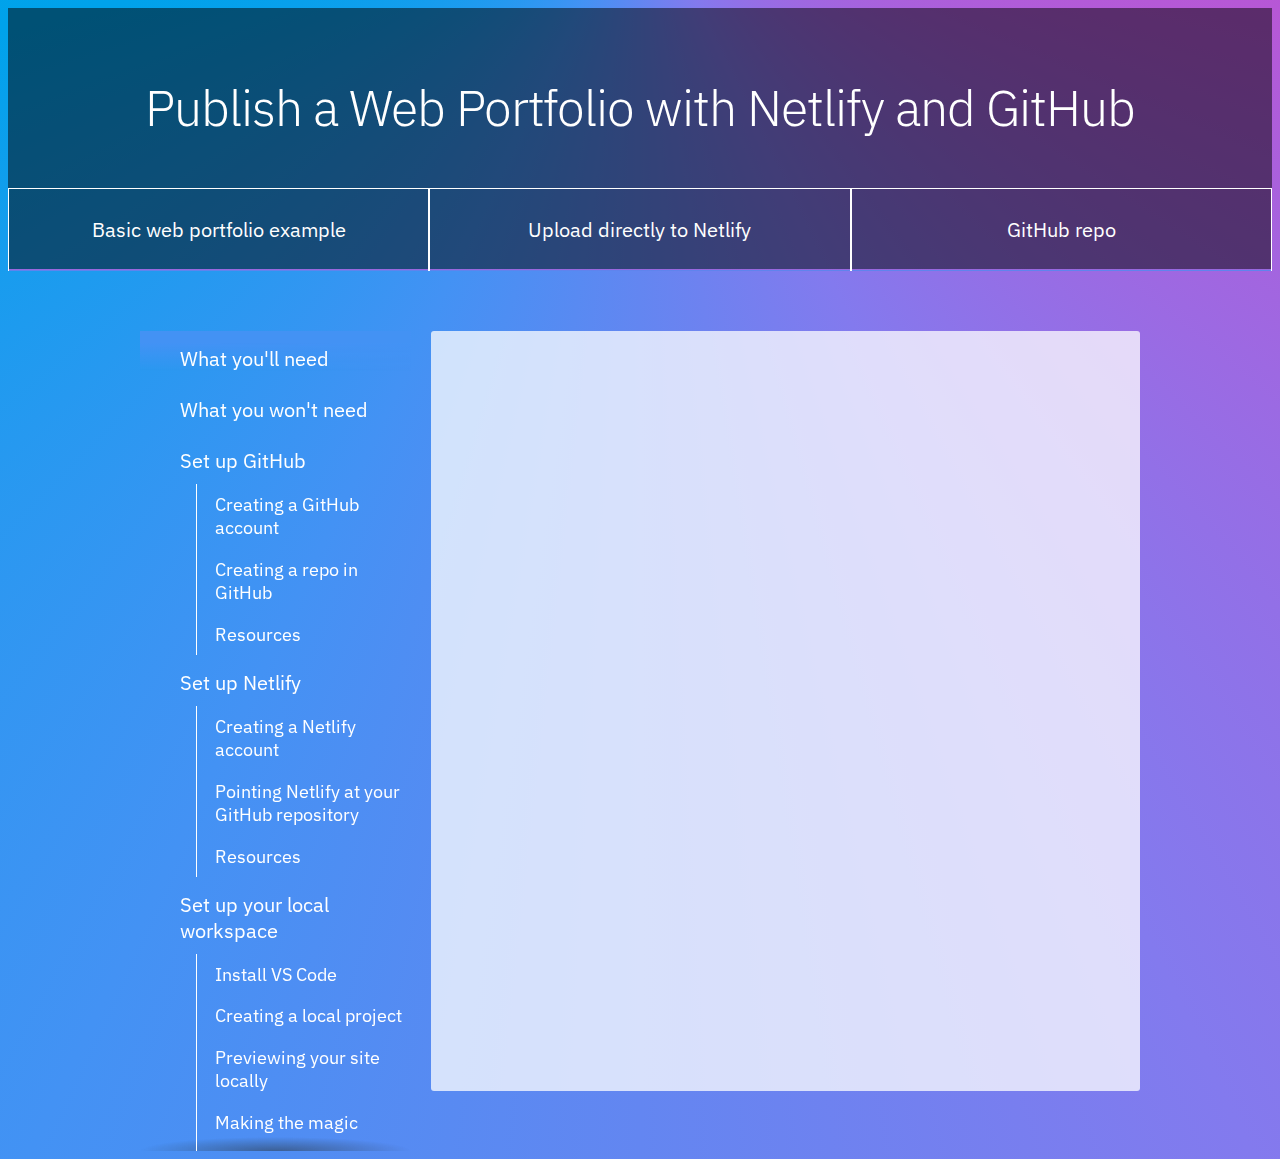
==== pages/netlify-and-github.html @ b7635936 "Add new page, restructure header" ====
<!DOCTYPE html>
<html lang="en">

<head>
    <meta charset="UTF-8" />
    <title>Netlify and Github Portfolio</title>
    <link rel="stylesheet" href="../css/normalize.css" />
    <link rel="stylesheet" href="../css/main.css" />
    <!-- GOOGLE FONTS -->
    <link rel="preconnect" href="https://fonts.gstatic.com" />
    <link href="https://fonts.googleapis.com/css2?family=IBM+Plex+Sans&display=swap" rel="stylesheet" />
    <link href="https://fonts.googleapis.com/css2?family=IBM+Plex+Mono&display=swap" rel="stylesheet" />
</head>

<body>
    <header>
        <h1>
            Publish a Web Portfolio with Netlify and GitHub
        </h1>

        <div class="header-navigation">
            <a class="header-navigation-item" href="https://wtd-basic-portfolio.netlify.app/">Basic web portfolio
                example</a>
            <a class="header-navigation-item" href="../index.html">Upload directly to Netlify</a>
            <a class="header-navigation-item" href="https://github.com/bobby-pancakes/docs-basic-portfolio">GitHub
                repo</a>
        </div>
    </header>

    <div class="wrapper">
        <aside id="toc" class="toc scroll-shadows">
            <ul class="toc-list">
                <li>
                    <a href="#what-you-need">What you'll need</a>
                </li>
                <li>
                    <a href="#what-you-wont-need">What you won't need</a>
                </li>
                <li>
                    <a href="#set-up-github">Set up GitHub</a>
                    <ul>
                        <li data-level="2">
                            <a href="#creating-a-github-account">Creating a GitHub account</a>
                        </li>
                        <li data-level="2">
                            <a href="#creating-a-repo-in-github">Creating a repo in GitHub</a>
                        </li>
                        <li data-level="2"><a href="#resources">Resources</a></li>
                    </ul>
                </li>
                <li>
                    <a href="#set-up-netlify">Set up Netlify</a>
                    <ul>
                        <li data-level="2">
                            <a href="#creating-a-netlify-account">Creating a Netlify account</a>
                        </li>
                        <li data-level="2">
                            <a href="#pointing-netlify-at-your-github-repository">Pointing Netlify at your GitHub
                                repository</a>
                        </li>
                        <li data-level="2"><a href="#resources-1">Resources</a></li>
                    </ul>
                </li>
                <li>
                    <a href="#set-up-your-local-workspace">Set up your local workspace</a>
                    <ul>
                        <li data-level="2">
                            <a href="#install-vs-code">Install VS Code</a>
                        </li>
                        <li data-level="2">
                            <a href="#creating-a-local-project">Creating a local project</a>
                        </li>
                        <li data-level="2">
                            <a href="#previewing-your-site-locally">Previewing your site locally</a>
                        </li>
                        <li data-level="2">
                            <a href="#making-the-magic">Making the magic</a>
                        </li>
                        <li data-level="2">
                            <a href="#vs-code-extensions">VS Code extensions</a>
                            <ul>
                                <li data-level="3"><a href="#utilities">Utilities</a></li>
                                <li data-level="3"><a href="#themes">Themes</a></li>
                            </ul>
                        </li>
                        <li data-level="2">
                            <a href="#resources-2">Resources</a>
                            <ul>
                                <li data-level="3"><a href="#html-links">HTML links</a></li>
                                <li data-level="3"><a href="#css-links">CSS links</a></li>
                            </ul>
                        </li>
                    </ul>
                </li>
                <li>
                    <a href="#add-your-html-and-css-to-your-github-repo">Add your HTML and CSS to your GitHub repo</a>
                    <ul>
                        <li data-level="2">
                            <a href="#uploading-your-files-to-github">Uploading your files to GitHub</a>
                        </li>
                        <li data-level="2"><a href="#resources-3">Resources</a></li>
                    </ul>
                </li>
                <li>
                    <a href="#review-your-live-website-and-make-changes-as-necessary">Review your live website and make
                        changes as
                        necessary</a>
                    <ul>
                        <li data-level="2">
                            <a href="#checking-your-site-publishing-status">Checking your site's publishing status</a>
                        </li>
                    </ul>
                </li>
                <li>
                    <a href="#portfolio-examples">Portfolio examples</a>
                </li>
            </ul>
        </aside>

        <main class="content">

        </main>

    </div>
</body>

</html>
---- css/main.css ----
/* NOTE
html is set to 62.5% so that all REM measurements are based on 10px sizing. Example: 1.5rem = 15px */

html {
  scroll-behavior: smooth;
  font-size: 62.5%;
}

body {
  font-size: 2rem;
  line-height: 1.6;
  font-weight: 400;
  font-family: "IBM Plex Sans", "HelveticaNeue", "Helvetica Neue", Helvetica,
    Arial, sans-serif;
  color: #222;
  background: conic-gradient(from 0deg at 50% -10%,
      #db1eae,
      #d235bb,
      #b559d7,
      #837aee,
      #4392f4,
      #00a2eb,
      #03abe0,
      #1eaedb);
  box-sizing: border-box;
}

code,
kbd,
pre,
samp {
  font-family: "IBM Plex mono", monospace;
}

::selection {
  color: #ffffff;
  background: #837aee;
  /* WebKit/Blink Browsers */
}

::-moz-selection {
  color: #ffffff;
  background: #837aee;
  /* Gecko Browsers */
}

/* Typography
–––––––––––––––––––––––––––––––––––––––––––––––––– */
h1,
h2,
h3,
h4,
h5,
h6 {
  margin-bottom: 2rem;
  font-weight: 300;
}

h1 {
  margin-top: 0;
  font-size: 4rem;
  line-height: 1.2;
  letter-spacing: -0.1rem;
}

h2 {
  margin-top: 8rem;
  font-size: 3.6rem;
  line-height: 1.25;
  letter-spacing: -0.1rem;
}

h3 {
  margin-top: 6rem;
  font-size: 3rem;
  line-height: 1.3;
  letter-spacing: -0.1rem;
}

h4 {
  font-size: 2.4rem;
  line-height: 1.35;
  letter-spacing: -0.08rem;
}

h5 {
  font-size: 1.8rem;
  line-height: 1.5;
  letter-spacing: -0.05rem;
}

h6 {
  font-size: 1.5rem;
  line-height: 1.6;
  letter-spacing: 0;
}

/* Larger than phablet */
@media (min-width: 550px) {
  h1 {
    font-size: 5rem;
  }

  h2 {
    font-size: 4.2rem;
  }

  h3 {
    font-size: 3.6rem;
  }

  h4 {
    font-size: 3rem;
  }

  h5 {
    font-size: 2.4rem;
  }

  h6 {
    font-size: 1.5rem;
  }
}

p {
  margin-top: 0;
}

p.first-paragraph {
  font-size: 115%;
}

/* Links
–––––––––––––––––––––––––––––––––––––––––––––––––– */
a {
  display: inline-block;
  background: linear-gradient(to bottom, #0fa0ce 0%, #0fa0ce 100%);
  background-position: 0 100%;
  background-repeat: repeat-x;
  background-size: 4px 4px;
  color: #333333;
  text-decoration: none;
  border-radius: 3px;
  transition: background-size 0.4s, color 0.6s, box-shadow 0.4s, padding 0.4s,
    margin 0.4s;
}

a:hover {
  color: #ffffff;
  background-size: 4px 50px;
  box-shadow: 0 8px 6px -6px black;
  padding: 0 0.25em;
  margin: 0 -0.25em;
}

/* Lists
–––––––––––––––––––––––––––––––––––––––––––––––––– */
ol {
  font-weight: bold;
}

ol,
ul {
  list-style-position: outside;
  padding-left: 1em;
  margin-top: 0;
}

ul ul,
ul ol,
ol ol,
ol ul {
  margin: 1.5rem 0 1.5rem 3rem;
  font-size: 90%;
}

ol li p,
ul li p,
li pre {
  font-weight: normal;
}

li {
  margin-bottom: 1rem;
}

li p {
  display: inline;
}

li img {
  display: block;
  margin-top: 1rem;
  margin-bottom: 3rem;
  box-shadow: 0 20px 25px -5px rgba(0, 0, 0, 0.1),
    0 10px 10px -5px rgba(0, 0, 0, 0.04);
}

/* Code
–––––––––––––––––––––––––––––––––––––––––––––––––– */
code {
  padding: 0.2rem 0.5rem;
  margin: 0 0.2rem;
  font-size: 90%;
  white-space: nowrap;
  background: #f1f1f1;
  border: 1px solid #e1e1e1;
  border-radius: 4px;
}

pre>code {
  display: block;
  padding: 1rem 1.5rem;
  white-space: pre-wrap;
}

/* Layout
–––––––––––––––––––––––––––––––––––––––––––––––––– */
.wrapper {
  position: relative;
  display: flex;
  width: 100%;
  max-width: 1000px;
  margin: 0 auto;
  margin-top: 3em;
  z-index: 1;
}

/* Header
–––––––––––––––––––––––––––––––––––––––––––––––––– */
body>header {
  text-align: center;
  padding-top: 1em;
  background: rgba(0, 0, 0, 0.5);
}

body>header a,
body>header h1 {
  color: #ffffff;
}

body>header h1 {
  margin: 1em 0;
}

header .header-navigation {
  display: flex;
  justify-content: space-around;
  margin-top: 2em;
}

header .header-navigation-item {
  flex: 1;
  padding: 1.25em 0;
  height: 100%;
  border: solid 1px;
  border-color: #ffffff;
  border-bottom: solid 0px;
  border-radius: 0;
}

header a {
  background: linear-gradient(to bottom, #b559d7 0%, #4392f4 100%);
  background-position: 0 100%;
  background-repeat: repeat-x;
  background-size: 2px 2px;
}

header a:hover {
  background-size: 4px 100%;
  padding: 1.25em 0;
  margin: 0;
  /* background: linear-gradient(to bottom, #4392f4 0%, #b559d7 100%); */
}

/* TOC
–––––––––––––––––––––––––––––––––––––––––––––––––– */
.toc {
  display: none;
  position: sticky;
  width: 30%;
  top: 1em;
  padding-right: 1em;
  height: calc(100vh - 4em);
  overflow-y: scroll;
}

/* Larger than Desktop */
@media (min-width: 1000px) {
  .content {
    width: 100%;
  }

  .toc {
    display: block;
  }
}

.toc a {
  display: inline-block;
  color: #ffffff;
  width: 100%;
  background: linear-gradient(90deg,
      #4392f4,
      #837aee,
      #b559d7);
  background-position: 0 100%;
  background-repeat: no-repeat;
  background-size: 0%;
  text-decoration: none;
  transition: background-size 0.5s, box-shadow 0.75s;
  padding: 0.5em 1em;
  padding-right: 0;
  box-shadow: none;
  border-radius: 0;
}

.toc a:hover {
  background-size: 100%;
  box-shadow: 0 8px 6px -6px black;
}

.toc li[data-level="2"] a,
.toc li[data-level="3"] a {
  border-left: 1px solid #ffffff;
}

.toc ul {
  list-style-type: none;
  margin: 0;
}

.toc ul.toc-list>li {
  margin-left: 0;
  margin-top: .25em;
}

.toc li {
  margin: 0;
  margin-left: 1em;
  line-height: 1.3em;
}

.toc>li:last-child {
  margin-bottom: 1em;
}

.scroll-shadows {
  --bgRGB: 67, 146, 244;
  --bg: rgb(var(--bgRGB));
  --bgTrans: rgba(var(--bgRGB), 0);
  --shadow: rgba(41, 50, 56, 0.5);
  overflow: auto;
  background:
    /* Shadow Cover TOP */
    linear-gradient(var(--bg) 30%,
      var(--bgTrans)) center top,

    /* Shadow Cover BOTTOM */
    linear-gradient(var(--bgTrans),
      var(--bg) 70%) center bottom,

    /* Shadow TOP */
    radial-gradient(farthest-side at 50% 0,
      var(--shadow),
      rgba(0, 0, 0, 0)) center top,

    /* Shadow BOTTOM */
    radial-gradient(farthest-side at 50% 100%,
      var(--shadow),
      rgba(0, 0, 0, 0)) center bottom;

  background-repeat: no-repeat;
  background-size: 100% 40px, 100% 40px, 100% 14px, 100% 14px;
  background-attachment: local, local, scroll, scroll;
}

/* Content styles
–––––––––––––––––––––––––––––––––––––––––––––––––– */
.content {
  width: 80%;
  max-width: 900px;
  background: rgba(255, 255, 255, 0.75);
  border-radius: 3px;
  padding: 2em 1em;
  margin-left: 1em;
  margin-bottom: 3em;
}

.content h2,
.content h3 {
  margin-top: 1em;
}

.procedure>li {
  margin-left: 2em;
}

.procedure>li ul li {
  list-style-type: disc;
}

.tip {
  font-size: 1.7rem;
  margin-left: 2em;
  padding: 1em 2em;
  background-color: rgba(30, 174, 219, 0.1);
  border-left: 5px solid #1eaedb;
  border-radius: 3px;
  box-shadow: 0 20px 25px -5px rgba(0, 0, 0, 0.1),
    0 10px 10px -5px rgba(0, 0, 0, 0.04);
}

.note {
  display: inline-block;
  font-size: 1.7rem;
  margin: 1em 2em;
  padding: 1em 2em;
  background-color: rgba(51, 51, 51, 0.1);
  border-left: 5px solid #333;
  border-radius: 3px;
  box-shadow: 0 20px 25px -5px rgba(0, 0, 0, 0.1),
    0 10px 10px -5px rgba(0, 0, 0, 0.04);
}

.inline-image {
  display: inline-block;
  margin: 0;
  padding: 0 0.25em;
}
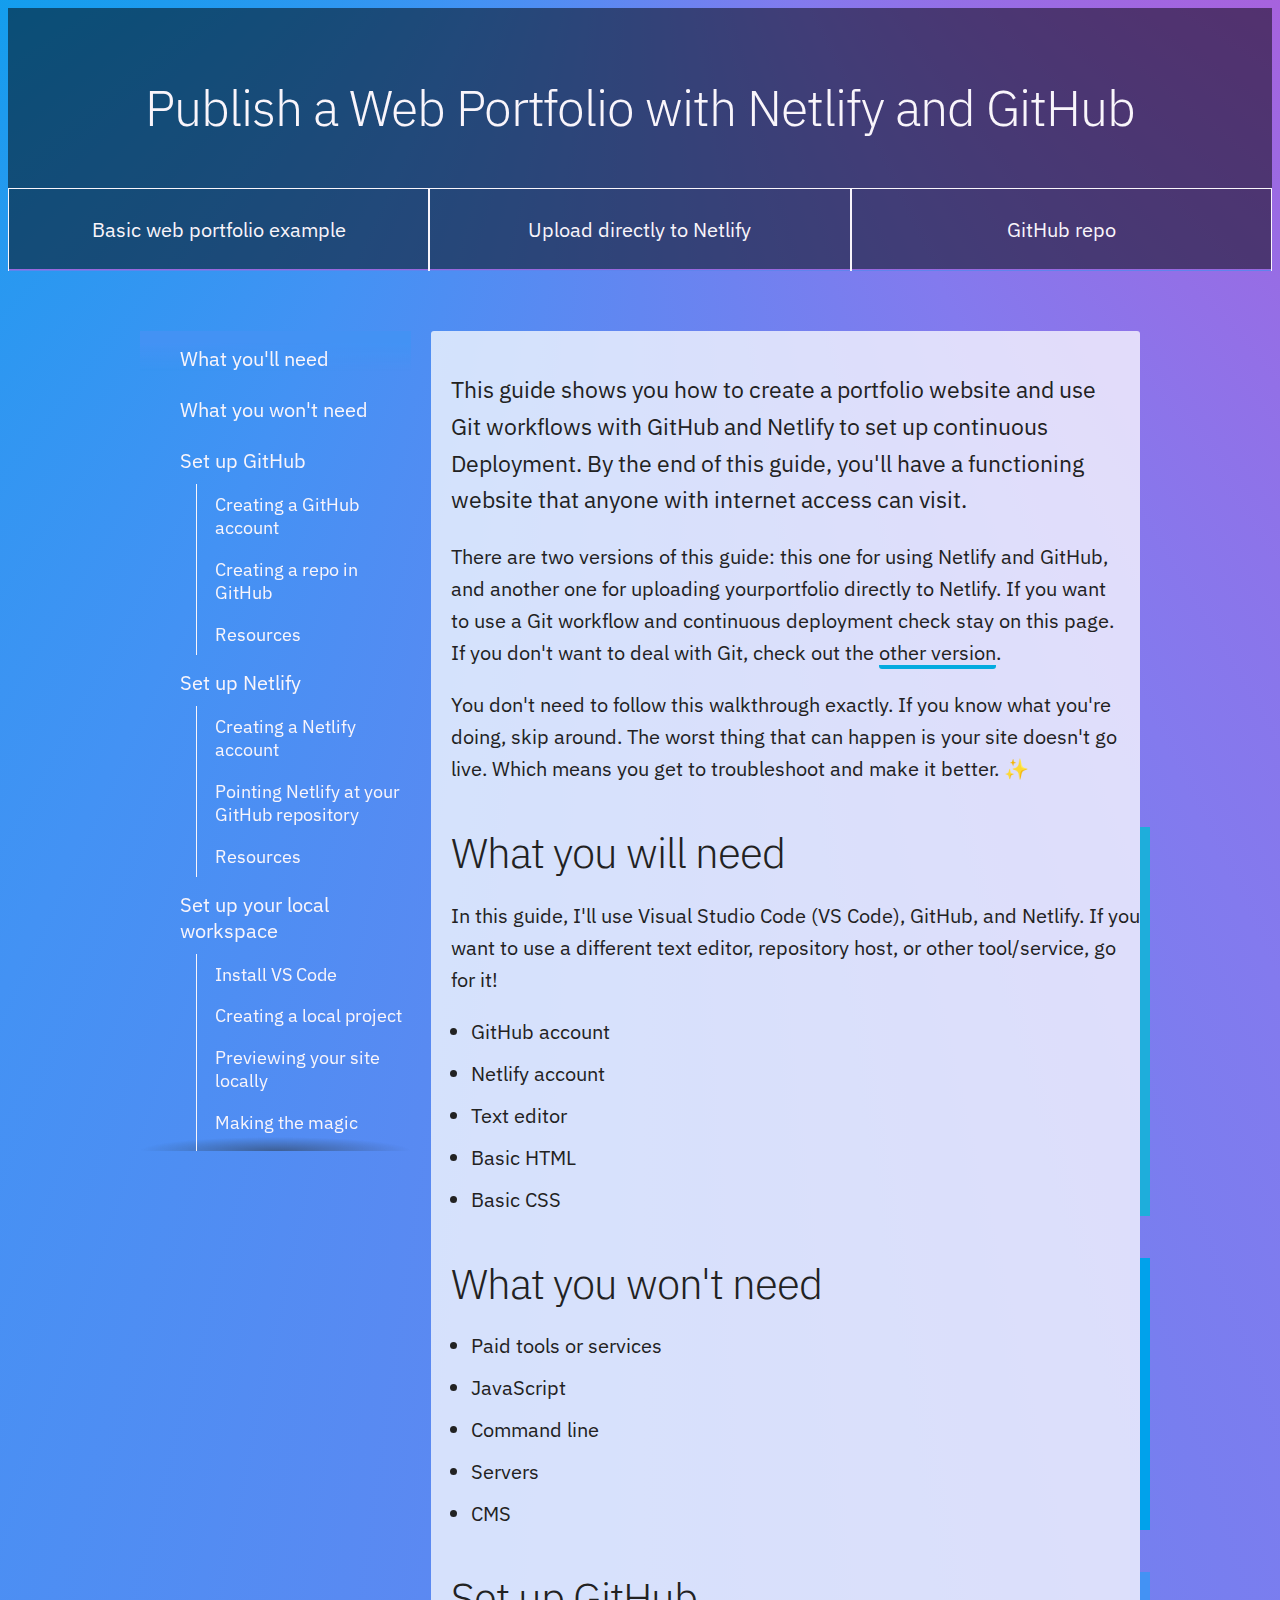
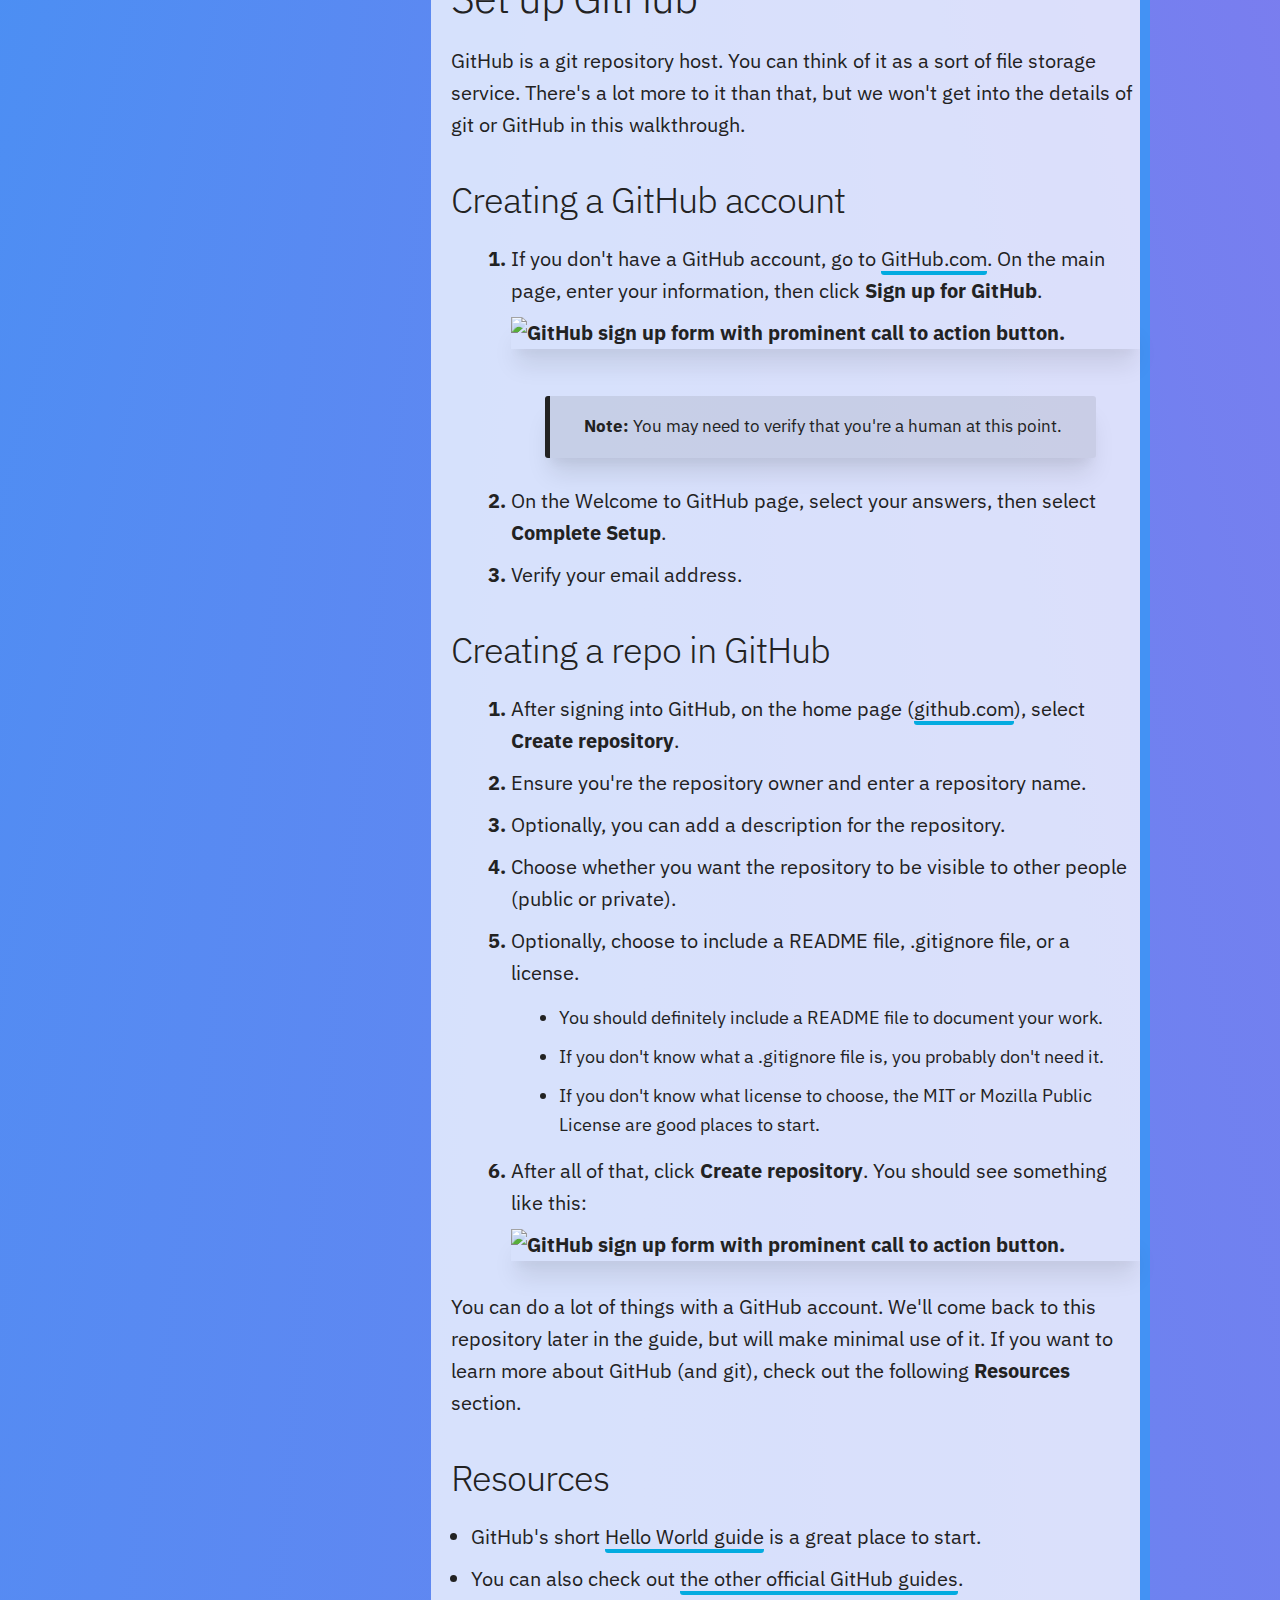
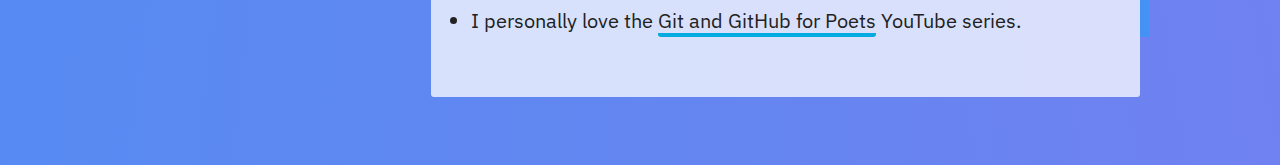
==== commit fd72f138: "Move initial content to new page" ====
--- a/pages/netlify-and-github.html
+++ b/pages/netlify-and-github.html
@@ -8,8 +8,12 @@
     <link rel="stylesheet" href="../css/main.css" />
     <!-- GOOGLE FONTS -->
     <link rel="preconnect" href="https://fonts.gstatic.com" />
-    <link href="https://fonts.googleapis.com/css2?family=IBM+Plex+Sans&display=swap" rel="stylesheet" />
-    <link href="https://fonts.googleapis.com/css2?family=IBM+Plex+Mono&display=swap" rel="stylesheet" />
+    <link
+        href="https://fonts.googleapis.com/css2?family=IBM+Plex+Sans&display=swap"
+        rel="stylesheet" />
+    <link
+        href="https://fonts.googleapis.com/css2?family=IBM+Plex+Mono&display=swap"
+        rel="stylesheet" />
 </head>
 
 <body>
@@ -19,10 +23,14 @@
         </h1>
 
         <div class="header-navigation">
-            <a class="header-navigation-item" href="https://wtd-basic-portfolio.netlify.app/">Basic web portfolio
+            <a class="header-navigation-item"
+                href="https://wtd-basic-portfolio.netlify.app/">Basic web
+                portfolio
                 example</a>
-            <a class="header-navigation-item" href="../index.html">Upload directly to Netlify</a>
-            <a class="header-navigation-item" href="https://github.com/bobby-pancakes/docs-basic-portfolio">GitHub
+            <a class="header-navigation-item" href="../index.html">Upload
+                directly to Netlify</a>
+            <a class="header-navigation-item"
+                href="https://github.com/bobby-pancakes/docs-basic-portfolio">GitHub
                 repo</a>
         </div>
     </header>
@@ -40,38 +48,48 @@
                     <a href="#set-up-github">Set up GitHub</a>
                     <ul>
                         <li data-level="2">
-                            <a href="#creating-a-github-account">Creating a GitHub account</a>
-                        </li>
-                        <li data-level="2">
-                            <a href="#creating-a-repo-in-github">Creating a repo in GitHub</a>
-                        </li>
-                        <li data-level="2"><a href="#resources">Resources</a></li>
+                            <a href="#creating-a-github-account">Creating a
+                                GitHub account</a>
+                        </li>
+                        <li data-level="2">
+                            <a href="#creating-a-repo-in-github">Creating a repo
+                                in GitHub</a>
+                        </li>
+                        <li data-level="2"><a href="#resources">Resources</a>
+                        </li>
                     </ul>
                 </li>
                 <li>
                     <a href="#set-up-netlify">Set up Netlify</a>
                     <ul>
                         <li data-level="2">
-                            <a href="#creating-a-netlify-account">Creating a Netlify account</a>
-                        </li>
-                        <li data-level="2">
-                            <a href="#pointing-netlify-at-your-github-repository">Pointing Netlify at your GitHub
+                            <a href="#creating-a-netlify-account">Creating a
+                                Netlify account</a>
+                        </li>
+                        <li data-level="2">
+                            <a
+                                href="#pointing-netlify-at-your-github-repository">Pointing
+                                Netlify at your GitHub
                                 repository</a>
                         </li>
-                        <li data-level="2"><a href="#resources-1">Resources</a></li>
-                    </ul>
-                </li>
-                <li>
-                    <a href="#set-up-your-local-workspace">Set up your local workspace</a>
+                        <li data-level="2"><a href="#resources-1">Resources</a>
+                        </li>
+                    </ul>
+                </li>
+                <li>
+                    <a href="#set-up-your-local-workspace">Set up your local
+                        workspace</a>
                     <ul>
                         <li data-level="2">
                             <a href="#install-vs-code">Install VS Code</a>
                         </li>
                         <li data-level="2">
-                            <a href="#creating-a-local-project">Creating a local project</a>
-                        </li>
-                        <li data-level="2">
-                            <a href="#previewing-your-site-locally">Previewing your site locally</a>
+                            <a href="#creating-a-local-project">Creating a local
+                                project</a>
+                        </li>
+                        <li data-level="2">
+                            <a href="#previewing-your-site-locally">Previewing
+                                your site locally</a>
                         </li>
                         <li data-level="2">
                             <a href="#making-the-magic">Making the magic</a>
@@ -79,35 +97,45 @@
                         <li data-level="2">
                             <a href="#vs-code-extensions">VS Code extensions</a>
                             <ul>
-                                <li data-level="3"><a href="#utilities">Utilities</a></li>
-                                <li data-level="3"><a href="#themes">Themes</a></li>
+                                <li data-level="3"><a
+                                        href="#utilities">Utilities</a></li>
+                                <li data-level="3"><a href="#themes">Themes</a>
+                                </li>
                             </ul>
                         </li>
                         <li data-level="2">
                             <a href="#resources-2">Resources</a>
                             <ul>
-                                <li data-level="3"><a href="#html-links">HTML links</a></li>
-                                <li data-level="3"><a href="#css-links">CSS links</a></li>
+                                <li data-level="3"><a href="#html-links">HTML
+                                        links</a></li>
+                                <li data-level="3"><a href="#css-links">CSS
+                                        links</a></li>
                             </ul>
                         </li>
                     </ul>
                 </li>
                 <li>
-                    <a href="#add-your-html-and-css-to-your-github-repo">Add your HTML and CSS to your GitHub repo</a>
-                    <ul>
-                        <li data-level="2">
-                            <a href="#uploading-your-files-to-github">Uploading your files to GitHub</a>
-                        </li>
-                        <li data-level="2"><a href="#resources-3">Resources</a></li>
-                    </ul>
-                </li>
-                <li>
-                    <a href="#review-your-live-website-and-make-changes-as-necessary">Review your live website and make
+                    <a href="#add-your-html-and-css-to-your-github-repo">Add
+                        your HTML and CSS to your GitHub repo</a>
+                    <ul>
+                        <li data-level="2">
+                            <a href="#uploading-your-files-to-github">Uploading
+                                your files to GitHub</a>
+                        </li>
+                        <li data-level="2"><a href="#resources-3">Resources</a>
+                        </li>
+                    </ul>
+                </li>
+                <li>
+                    <a
+                        href="#review-your-live-website-and-make-changes-as-necessary">Review
+                        your live website and make
                         changes as
                         necessary</a>
                     <ul>
                         <li data-level="2">
-                            <a href="#checking-your-site-publishing-status">Checking your site's publishing status</a>
+                            <a href="#checking-your-site-publishing-status">Checking
+                                your site's publishing status</a>
                         </li>
                     </ul>
                 </li>
@@ -118,7 +146,211 @@
         </aside>
 
         <main class="content">
-
+            <p class="first-paragraph">This guide shows you how to create a
+                portfolio
+                website and use Git workflows with GitHub and Netlify to set up
+                continuous Deployment. By the end of this guide,
+                you'll have a functioning website that anyone with internet
+                access can visit.
+            </p>
+            <p>There are two versions of this guide: this one for using Netlify
+                and GitHub, and
+                another one for uploading yourportfolio directly to Netlify. If
+                you want to use a Git workflow and continuous
+                deployment check stay on this page. If
+                you don't want to deal with Git,
+                check out the <a href="../index.html">other version</a>.
+            </p>
+            <p>
+                You don't need to follow this walkthrough exactly. If you know
+                what
+                you're doing, skip around. The worst thing that can happen is
+                your
+                site doesn't go live. Which means you get to troubleshoot and
+                make it
+                better. ✨
+            </p>
+
+            <section class="topic">
+                <h2 id="what-you-need">What you will need</h2>
+                <p>
+                    In this guide, I'll use Visual Studio Code
+                    (VS Code), GitHub, and Netlify. If you want to use a
+                    different
+                    text editor, repository host, or other tool/service, go for
+                    it!
+                </p>
+                <ul>
+                    <li>GitHub account</li>
+                    <li>Netlify account</li>
+                    <li>Text editor</li>
+                    <li>Basic HTML</li>
+                    <li>Basic CSS</li>
+                </ul>
+            </section>
+
+
+            <section class="topic">
+                <h2 id="what-you-wont-need">What you won't need</h2>
+                <ul>
+                    <li>Paid tools or services</li>
+                    <li>JavaScript</li>
+                    <li>Command line</li>
+                    <li>Servers</li>
+                    <li>CMS</li>
+                </ul>
+            </section>
+
+
+            <section class="topic">
+                <h2 id="set-up-github">Set up GitHub</h2>
+                <p>
+                    GitHub is a git repository host. You can think of it as a
+                    sort of file
+                    storage service. There's a lot more to it than that, but we
+                    won't get
+                    into the details of git or GitHub in this walkthrough.
+                </p>
+
+                <h3 id="creating-a-github-account">Creating a GitHub account
+                </h3>
+                <ol class="procedure">
+                    <li>
+                        <p>
+                            If you don't have a GitHub account, go to
+                            <a href="https://github.com/">GitHub.com</a>. On the
+                            main page,
+                            enter your information, then click
+                            <strong>Sign up for GitHub</strong>.
+                        </p>
+
+                        <img src="../images/github.png"
+                            alt="GitHub sign up form with prominent call to action button."
+                            title="GitHub sign up form" />
+
+                        <p class="note">
+                            <strong>Note:</strong> You may need to verify that
+                            you're a human
+                            at this point.
+                        </p>
+                    </li>
+                    <li>
+                        <p>
+                            On the Welcome to GitHub page, select your answers,
+                            then select
+                            <strong>Complete Setup</strong>.
+                        </p>
+                    </li>
+                    <li>
+                        <p>Verify your email address.</p>
+                    </li>
+                </ol>
+
+                <h3 id="creating-a-repo-in-github">Creating a repo in GitHub
+                </h3>
+                <ol class="procedure">
+                    <li>
+                        <p>
+                            After signing into GitHub, on the home page (<a
+                                href="http://github.com">github.com</a>), select
+                            <strong>Create repository</strong>.
+                        </p>
+                    </li>
+                    <li>
+                        <p>
+                            Ensure you're the repository owner and enter a
+                            repository name.
+                        </p>
+                    </li>
+                    <li>
+                        <p>Optionally, you can add a description for the
+                            repository.</p>
+                    </li>
+                    <li>
+                        <p>
+                            Choose whether you want the repository to be visible
+                            to other
+                            people (public or private).
+                        </p>
+                    </li>
+                    <li>
+                        <p>
+                            Optionally, choose to include a README file,
+                            .gitignore file, or a
+                            license.
+                        </p>
+                        <ul>
+                            <li>
+                                <p>
+                                    You should definitely include a README file
+                                    to document your
+                                    work.
+                                </p>
+                            </li>
+                            <li>
+                                <p>
+                                    If you don't know what a .gitignore file is,
+                                    you probably
+                                    don't need it.
+                                </p>
+                            </li>
+                            <li>
+                                <p>
+                                    If you don't know what license to choose,
+                                    the MIT or Mozilla
+                                    Public License are good places to start.
+                                </p>
+                            </li>
+                        </ul>
+                    </li>
+                    <li>
+                        <p>
+                            After all of that, click <strong>Create
+                                repository</strong>. You
+                            should see something like this:
+                        </p>
+
+                        <img src="../images/new-repo.png"
+                            alt="GitHub sign up form with prominent call to action button."
+                            title="GitHub sign up form" />
+                    </li>
+                </ol>
+                <p>
+                    You can do a lot of things with a GitHub account. We'll come
+                    back to
+                    this repository later in the guide, but will make minimal
+                    use of it.
+                    If you want to learn more about GitHub (and git), check out
+                    the
+                    following
+                    <strong>Resources</strong> section.
+                </p>
+
+                <h3 id="resources">Resources</h3>
+                <ul>
+                    <li>
+                        GitHub's short
+                        <a
+                            href="https://guides.github.com/activities/hello-world/">Hello
+                            World guide</a>
+                        is a great place to start.
+                    </li>
+                    <li>
+                        You can also check out
+                        <a href="https://guides.github.com/">the other official
+                            GitHub
+                            guides</a>.
+                    </li>
+                    <li>
+                        I personally love the
+                        <a
+                            href="https://www.youtube.com/playlist?list=PLRqwX-V7Uu6ZF9C0YMKuns9sLDzK6zoiV&amp;app">Git
+                            and GitHub for
+                            Poets</a>
+                        YouTube series.
+                    </li>
+                </ul>
+            </section>
         </main>
 
     </div>
--- a/css/main.css
+++ b/css/main.css
@@ -1,5 +1,18 @@
 /* NOTE
 html is set to 62.5% so that all REM measurements are based on 10px sizing. Example: 1.5rem = 15px */
+
+:root {
+  --gradient1: #db1eae;
+  --gradient2: #d235bb;
+  --gradient3: #b559d7;
+  --gradient4: #837aee;
+  --gradient5: #4392f4;
+  --gradient6: #00a2eb;
+  --gradient7: #03abe0;
+  --gradient8: #1eaedb;
+  --color-font: #222222;
+  --color-white: #f9f5fb;
+}
 
 html {
   scroll-behavior: smooth;
@@ -12,16 +25,16 @@
   font-weight: 400;
   font-family: "IBM Plex Sans", "HelveticaNeue", "Helvetica Neue", Helvetica,
     Arial, sans-serif;
-  color: #222;
+  color: var(--color-font);
   background: conic-gradient(from 0deg at 50% -10%,
-      #db1eae,
-      #d235bb,
-      #b559d7,
-      #837aee,
-      #4392f4,
-      #00a2eb,
-      #03abe0,
-      #1eaedb);
+      var(--gradient1),
+      var(--gradient2),
+      var(--gradient3),
+      var(--gradient4),
+      var(--gradient5),
+      var(--gradient6),
+      var(--gradient7),
+      var(--gradient8));
   box-sizing: border-box;
 }
 
@@ -33,14 +46,14 @@
 }
 
 ::selection {
-  color: #ffffff;
-  background: #837aee;
+  color: var(--color-white);
+  background: var(--gradient4);
   /* WebKit/Blink Browsers */
 }
 
 ::-moz-selection {
-  color: #ffffff;
-  background: #837aee;
+  color: var(--color-white);
+  background: var(--gradient4);
   /* Gecko Browsers */
 }
 
@@ -134,11 +147,11 @@
 –––––––––––––––––––––––––––––––––––––––––––––––––– */
 a {
   display: inline-block;
-  background: linear-gradient(to bottom, #0fa0ce 0%, #0fa0ce 100%);
+  background: linear-gradient(to bottom, var(--gradient7) 0%, var(--gradient7) 100%);
   background-position: 0 100%;
   background-repeat: repeat-x;
   background-size: 4px 4px;
-  color: #333333;
+  color: var(--color-font);
   text-decoration: none;
   border-radius: 3px;
   transition: background-size 0.4s, color 0.6s, box-shadow 0.4s, padding 0.4s,
@@ -146,7 +159,7 @@
 }
 
 a:hover {
-  color: #ffffff;
+  color: var(--color-white);
   background-size: 4px 50px;
   box-shadow: 0 8px 6px -6px black;
   padding: 0 0.25em;
@@ -203,8 +216,8 @@
   margin: 0 0.2rem;
   font-size: 90%;
   white-space: nowrap;
-  background: #f1f1f1;
-  border: 1px solid #e1e1e1;
+  background: var(--color-white);
+  border: 1px solid var(--color-white);
   border-radius: 4px;
 }
 
@@ -236,7 +249,7 @@
 
 body>header a,
 body>header h1 {
-  color: #ffffff;
+  color: var(--color-white);
 }
 
 body>header h1 {
@@ -254,13 +267,13 @@
   padding: 1.25em 0;
   height: 100%;
   border: solid 1px;
-  border-color: #ffffff;
+  border-color: var(--color-white);
   border-bottom: solid 0px;
   border-radius: 0;
 }
 
 header a {
-  background: linear-gradient(to bottom, #b559d7 0%, #4392f4 100%);
+  background: linear-gradient(to bottom, var(--gradient3) 0%, var(--gradient5) 100%);
   background-position: 0 100%;
   background-repeat: repeat-x;
   background-size: 2px 2px;
@@ -270,7 +283,6 @@
   background-size: 4px 100%;
   padding: 1.25em 0;
   margin: 0;
-  /* background: linear-gradient(to bottom, #4392f4 0%, #b559d7 100%); */
 }
 
 /* TOC
@@ -298,12 +310,12 @@
 
 .toc a {
   display: inline-block;
-  color: #ffffff;
+  color: var(--color-white);
   width: 100%;
   background: linear-gradient(90deg,
-      #4392f4,
-      #837aee,
-      #b559d7);
+      var(--gradient5),
+      var(--gradient4),
+      var(--gradient3));
   background-position: 0 100%;
   background-repeat: no-repeat;
   background-size: 0%;
@@ -322,7 +334,7 @@
 
 .toc li[data-level="2"] a,
 .toc li[data-level="3"] a {
-  border-left: 1px solid #ffffff;
+  border-left: 1px solid var(--color-white);
 }
 
 .toc ul {
@@ -405,7 +417,7 @@
   margin-left: 2em;
   padding: 1em 2em;
   background-color: rgba(30, 174, 219, 0.1);
-  border-left: 5px solid #1eaedb;
+  border-left: 5px solid var(--gradient8);
   border-radius: 3px;
   box-shadow: 0 20px 25px -5px rgba(0, 0, 0, 0.1),
     0 10px 10px -5px rgba(0, 0, 0, 0.04);
@@ -417,7 +429,7 @@
   margin: 1em 2em;
   padding: 1em 2em;
   background-color: rgba(51, 51, 51, 0.1);
-  border-left: 5px solid #333;
+  border-left: 5px solid var(--color-font);
   border-radius: 3px;
   box-shadow: 0 20px 25px -5px rgba(0, 0, 0, 0.1),
     0 10px 10px -5px rgba(0, 0, 0, 0.04);
@@ -427,4 +439,32 @@
   display: inline-block;
   margin: 0;
   padding: 0 0.25em;
+}
+
+/* 
+#db1eae,
+#d235bb,
+#b559d7,
+#837aee,
+#4392f4,
+#00a2eb,
+#03abe0,
+#1eaedb 
+*/
+
+section.topic {
+  border-right: solid .5em;
+  margin-right: -1.5em;
+}
+
+section.topic:nth-of-type(1n) {
+  border-color: var(--gradient8);
+}
+
+section.topic:nth-of-type(2n) {
+  border-color: var(--gradient6);
+}
+
+section.topic:nth-of-type(3n) {
+  border-color: var(--gradient5);
 }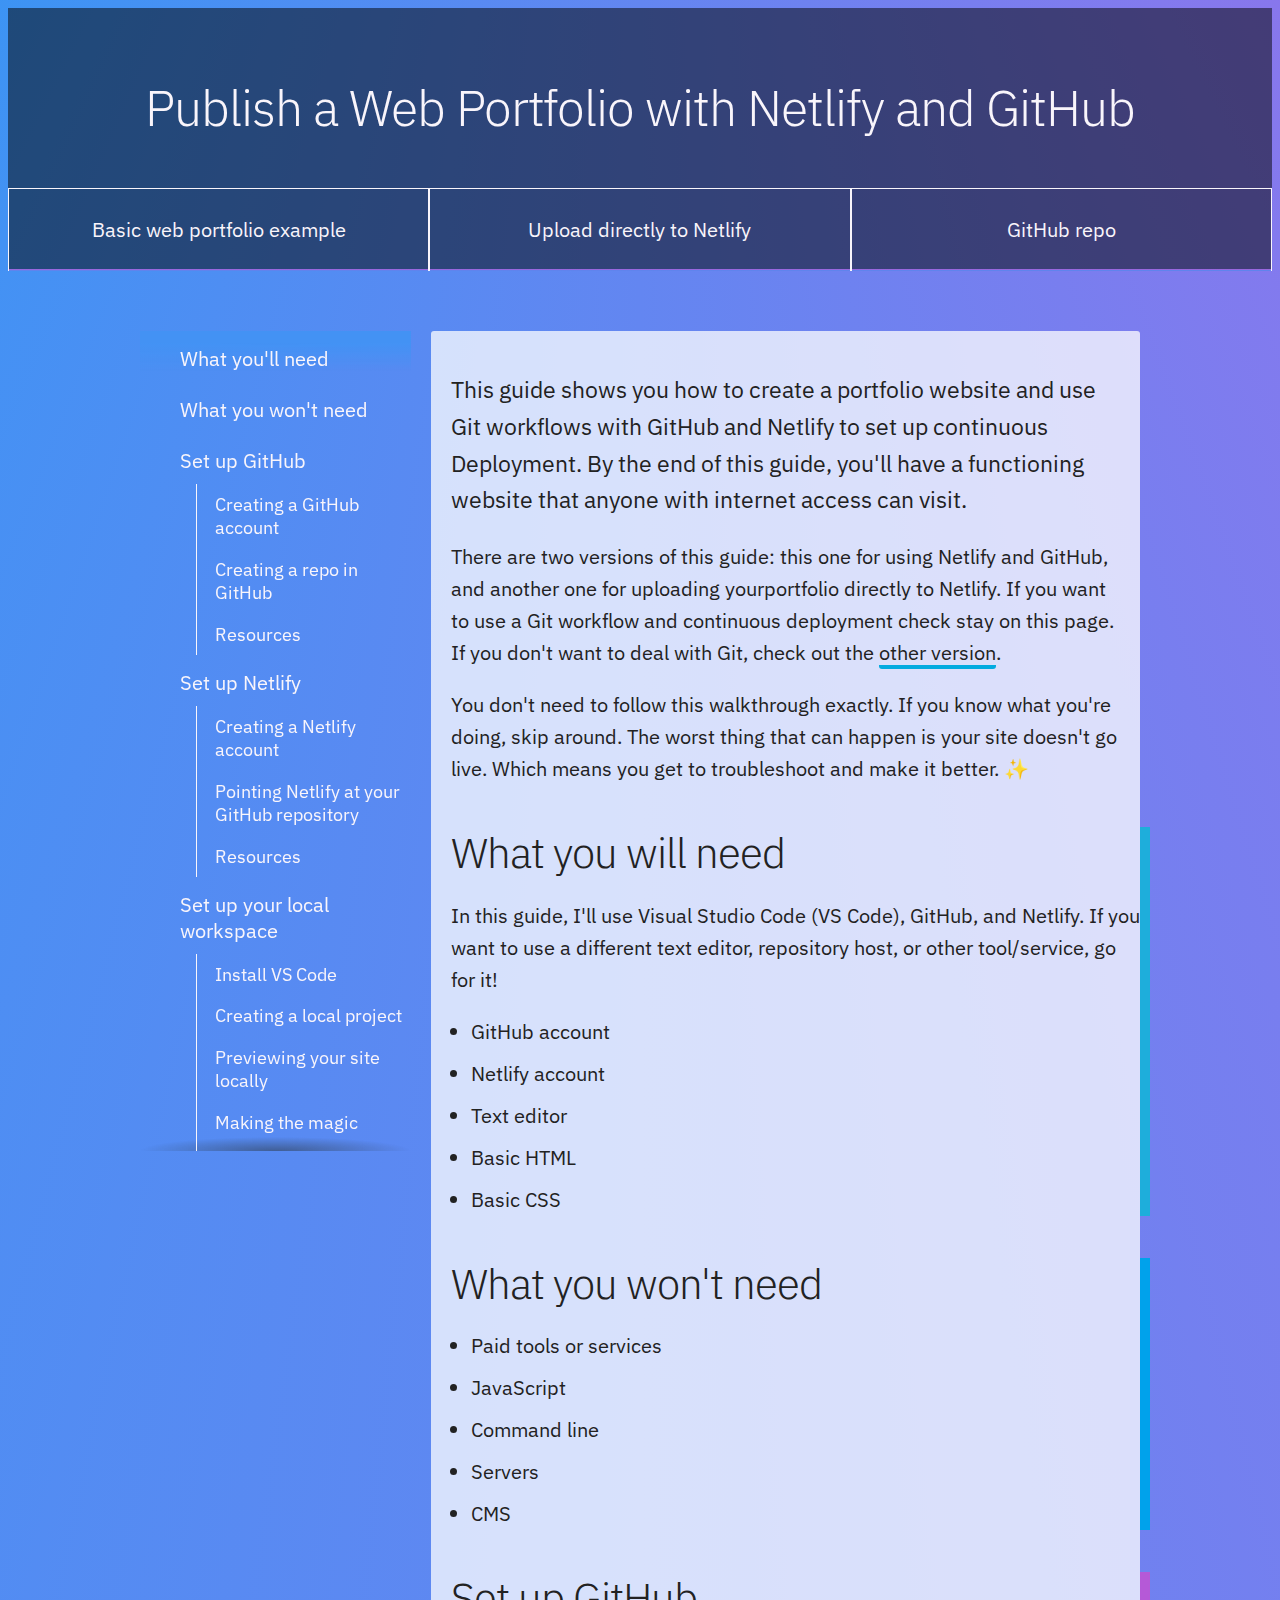
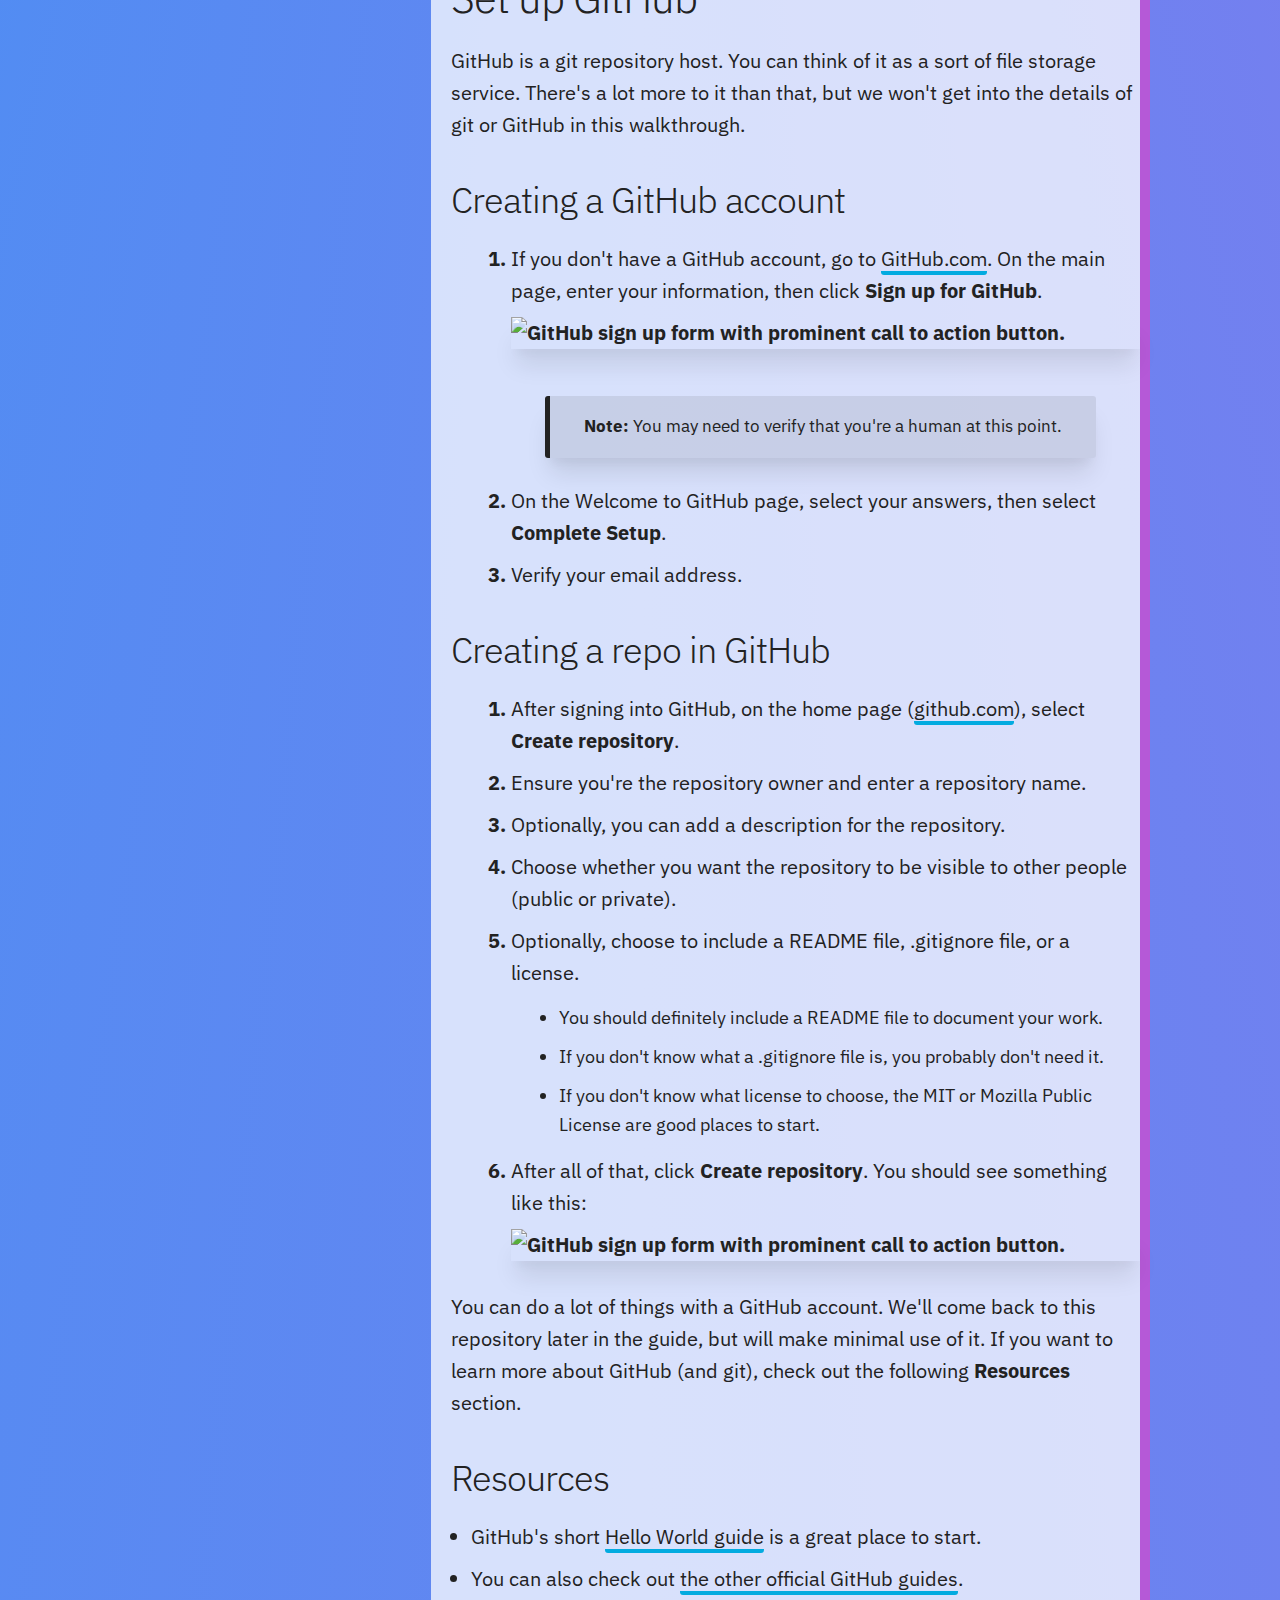
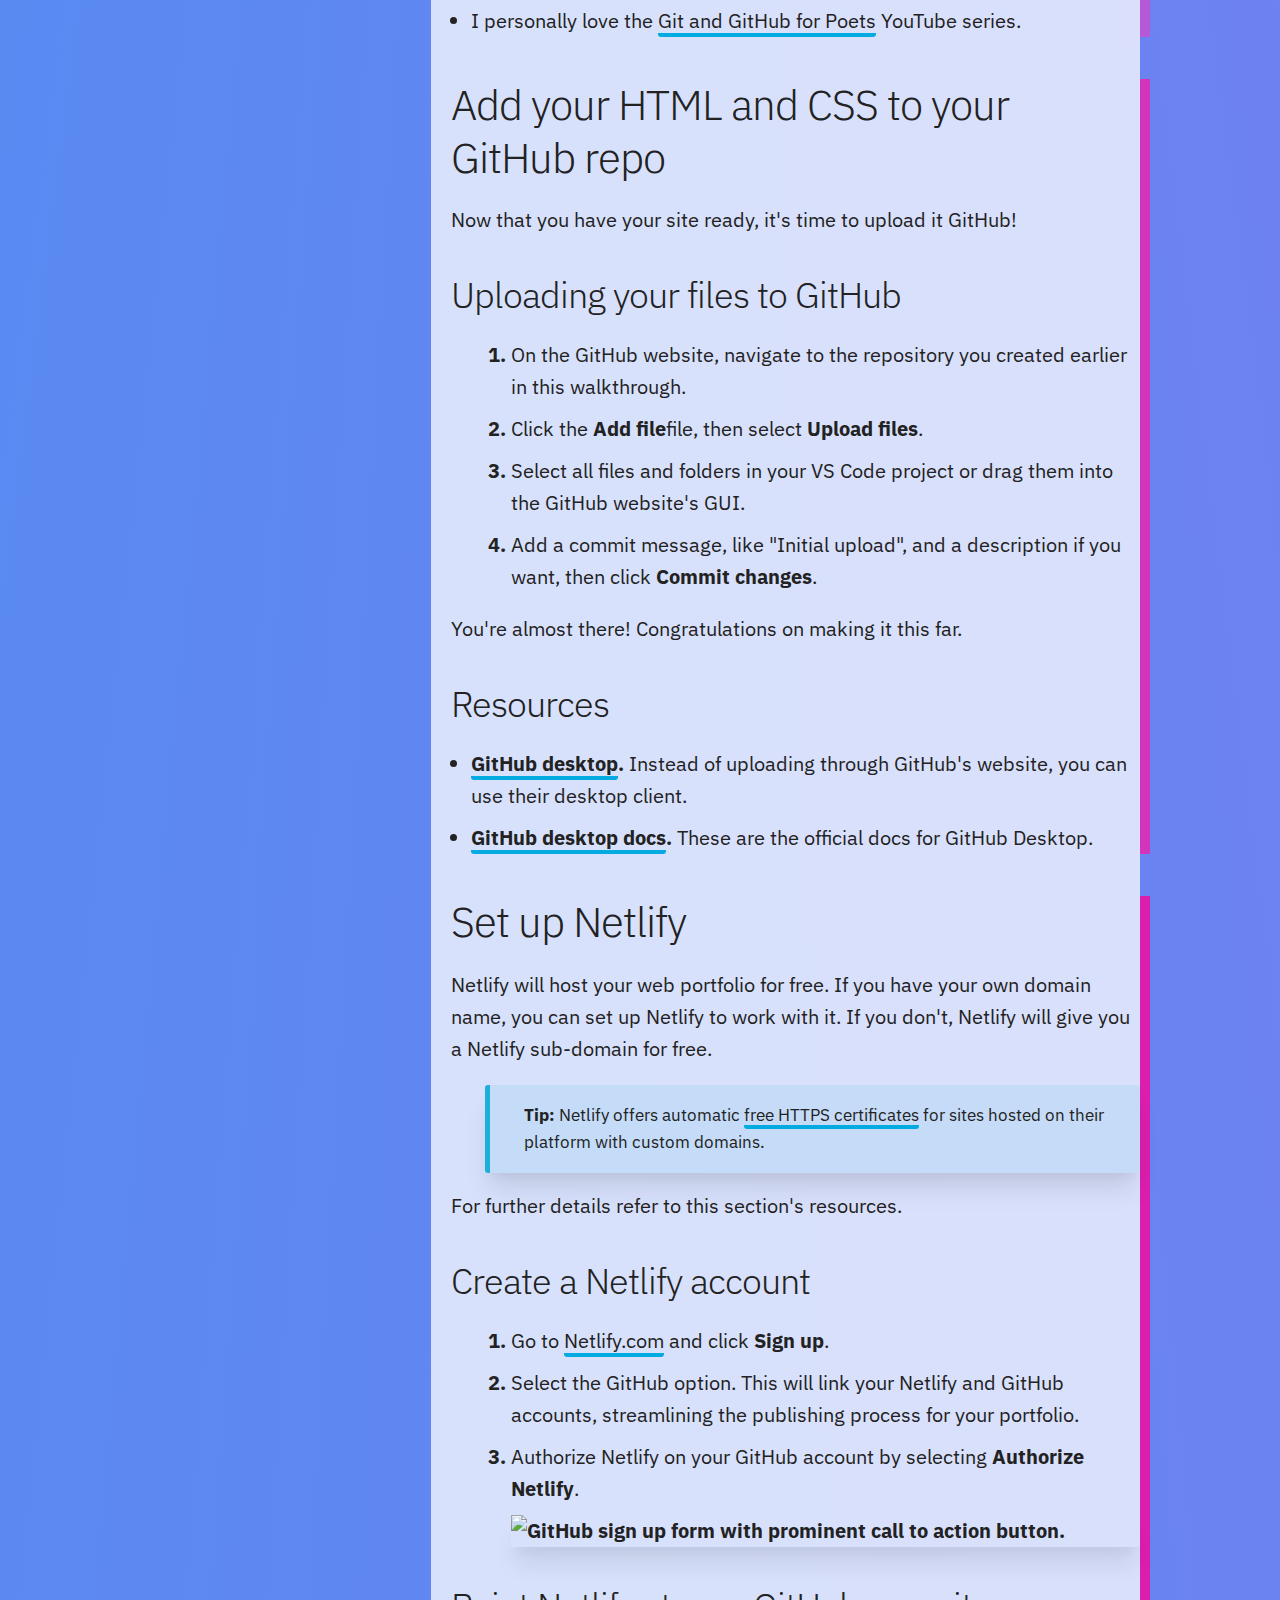
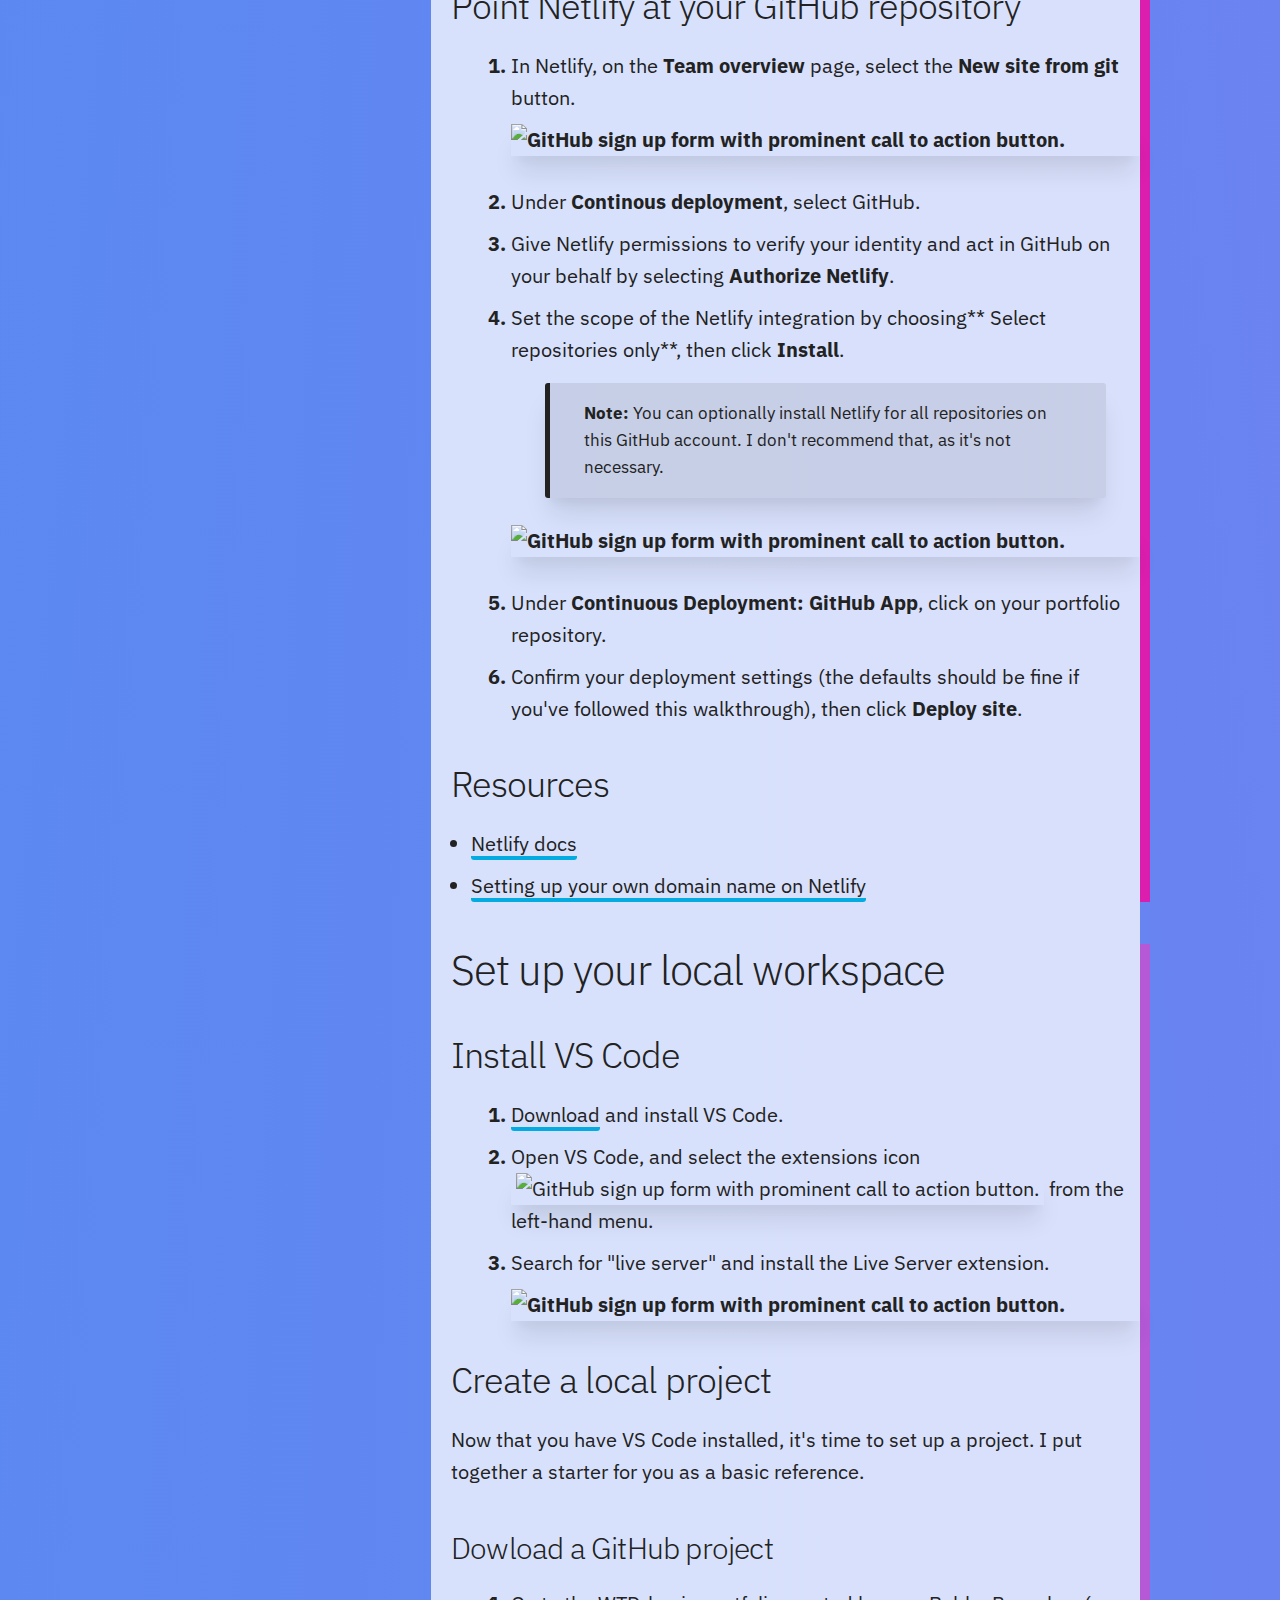
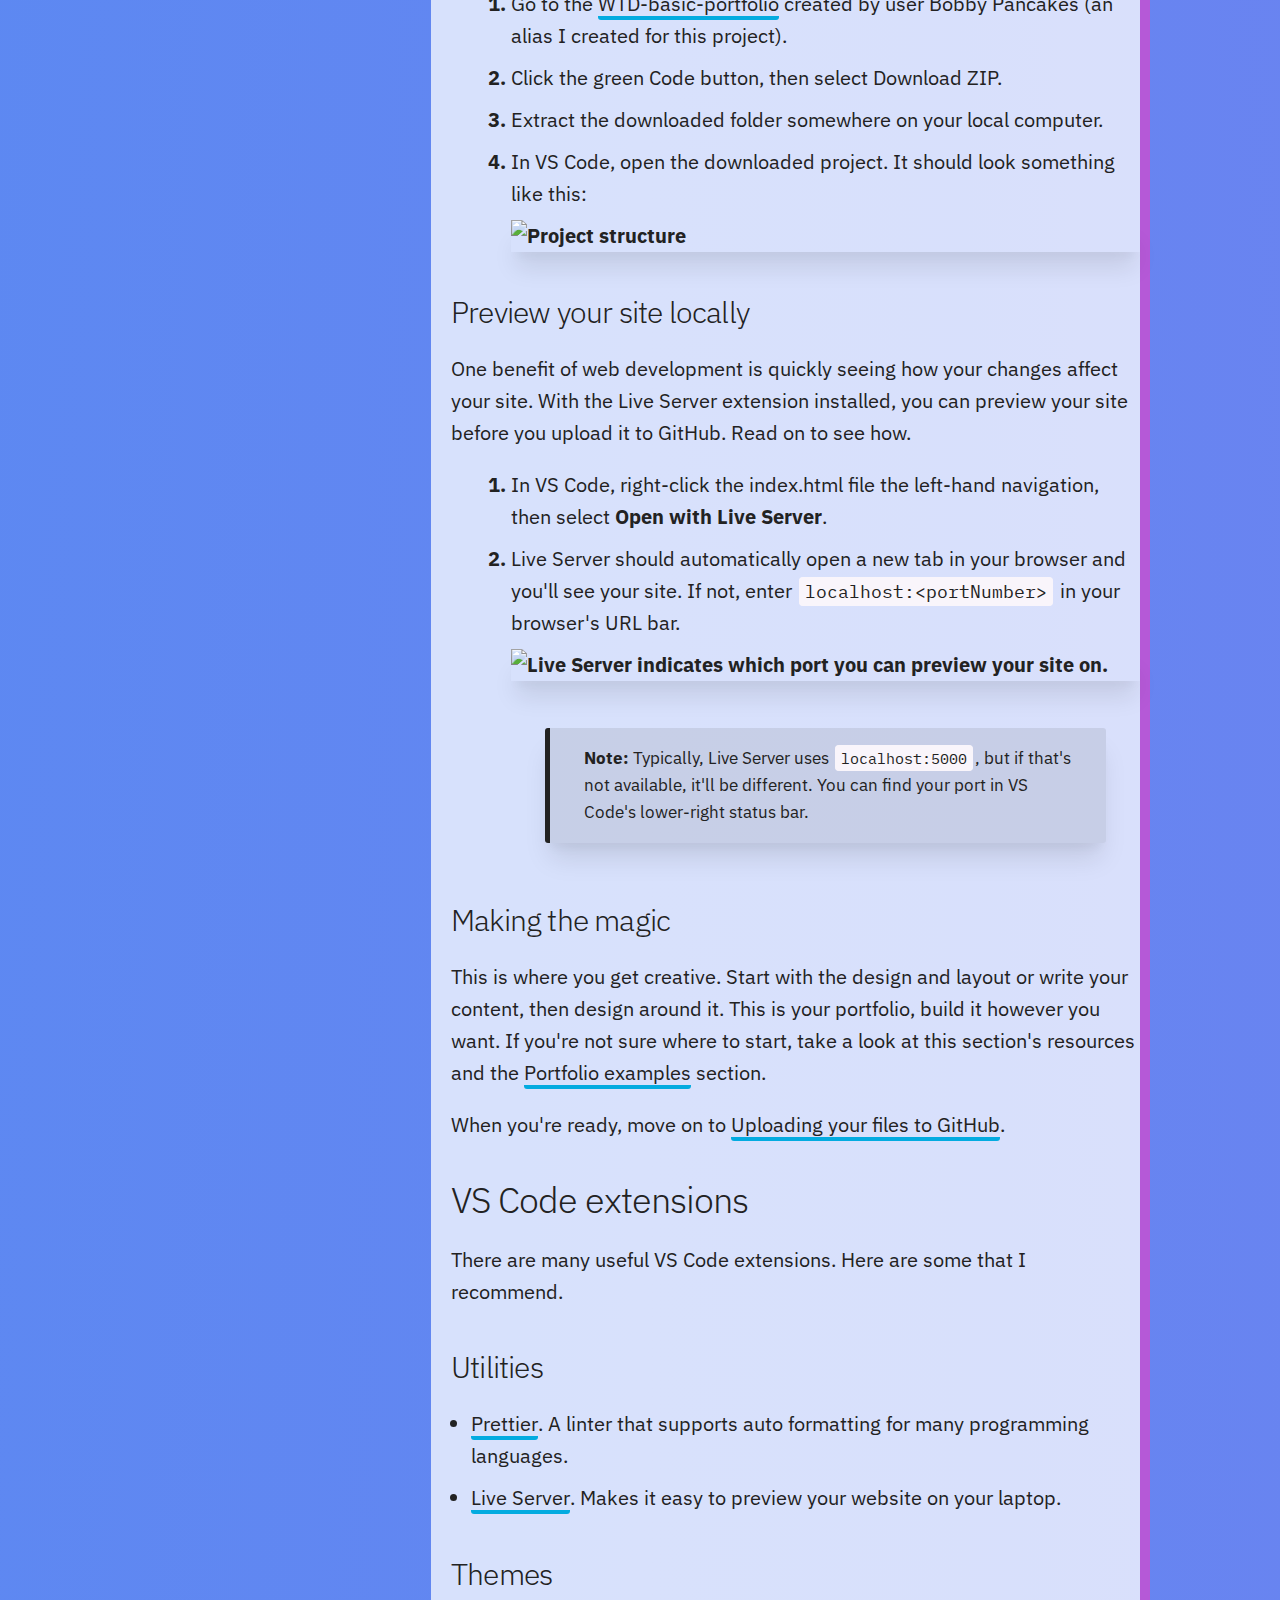
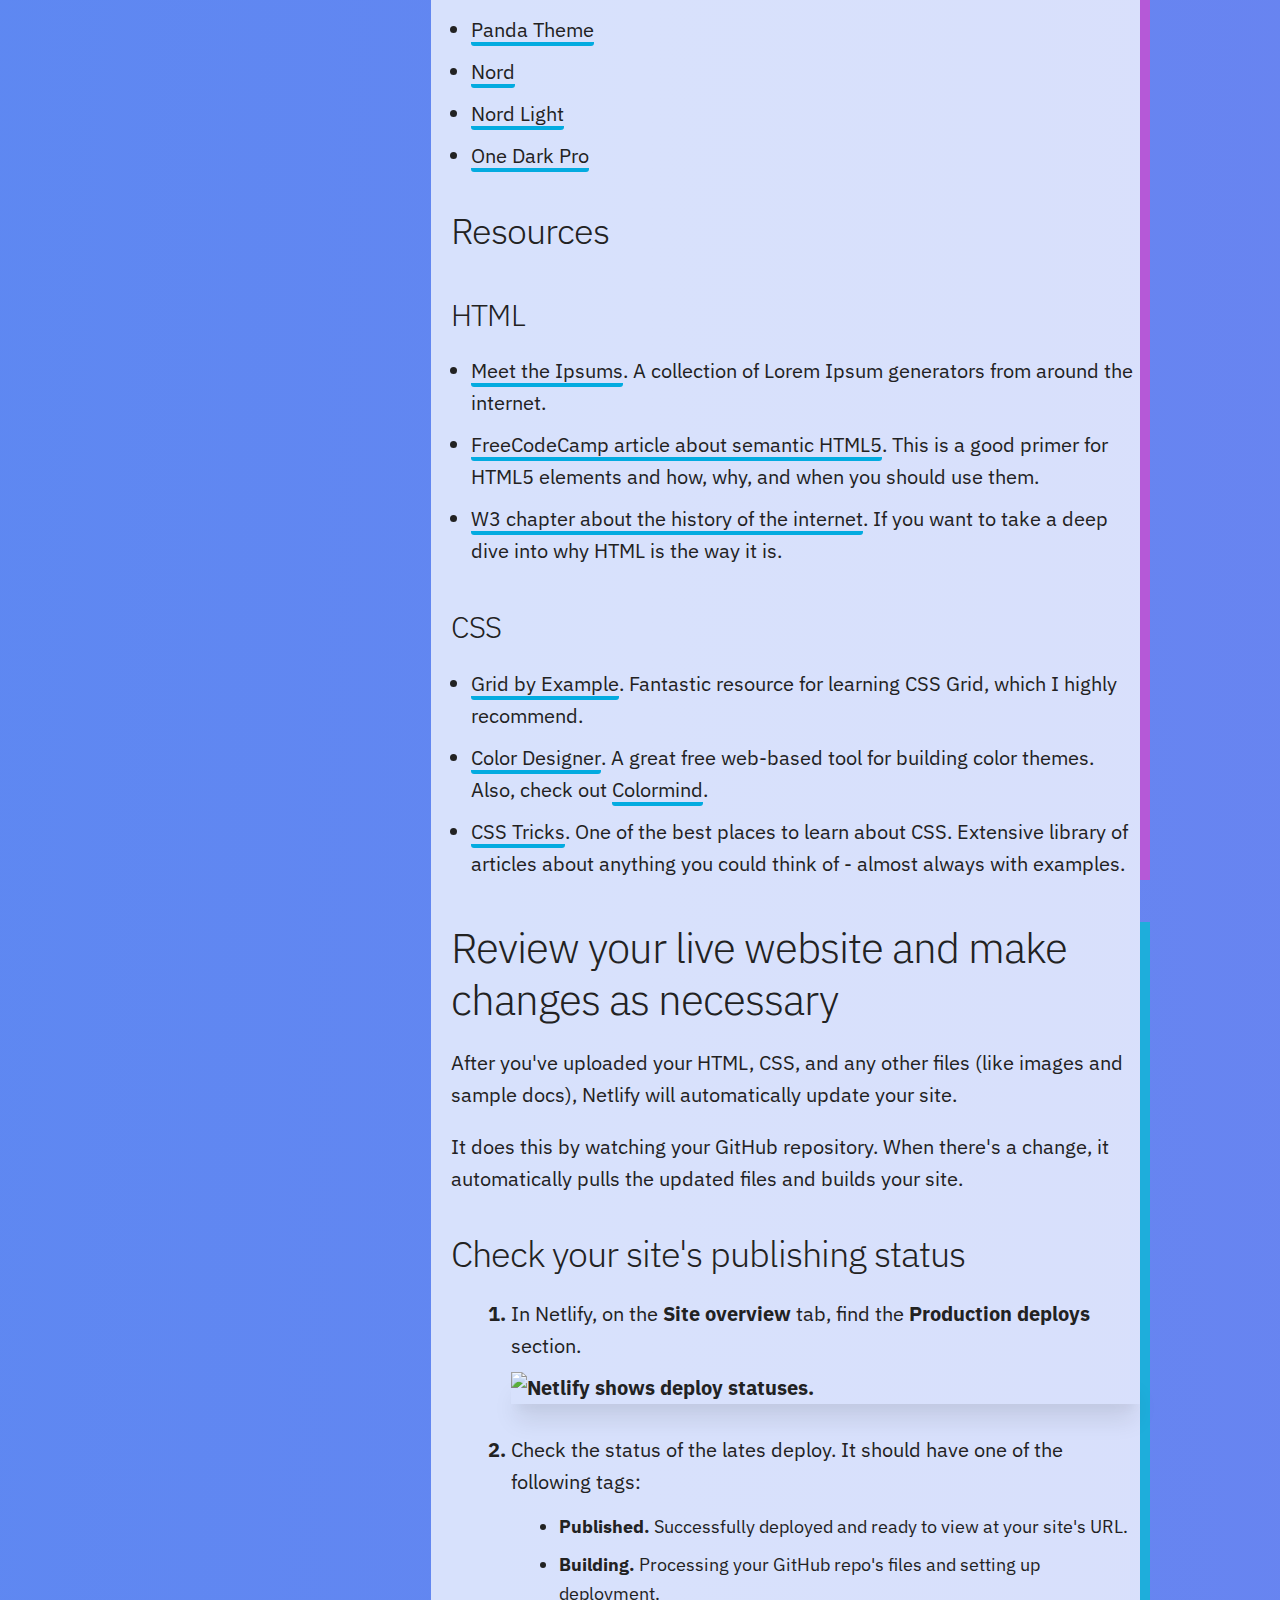
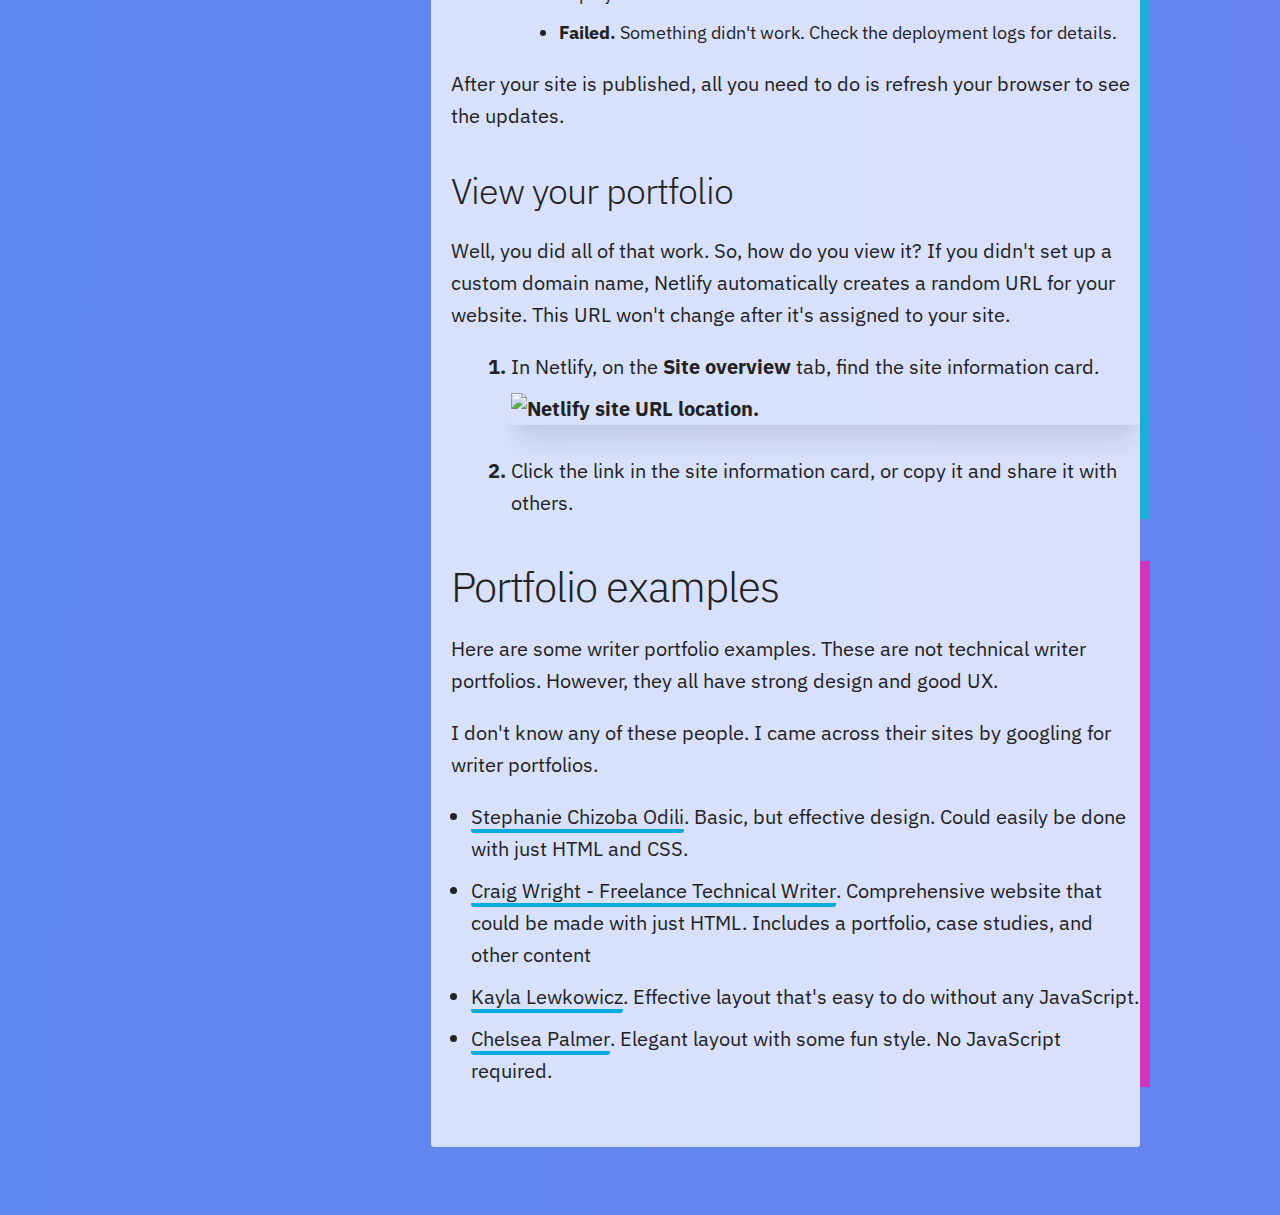
==== commit 076a5a06: "Migrate more content" ====
--- a/pages/netlify-and-github.html
+++ b/pages/netlify-and-github.html
@@ -351,6 +351,586 @@
                     </li>
                 </ul>
             </section>
+
+            <section class="topic">
+                <h2 id="add-your-html-and-css-to-your-github-repo">
+                    Add your HTML and CSS to your GitHub repo
+                </h2>
+                <p>Now that you have your site ready, it's time to upload it
+                    GitHub!</p>
+
+                <h3 id="upload-your-files-to-github">
+                    Uploading your files to GitHub
+                </h3>
+                <ol class="procedure">
+                    <li>
+                        <p>
+                            On the GitHub website, navigate to the repository
+                            you created
+                            earlier in this walkthrough.
+                        </p>
+                    </li>
+                    <li>
+                        <p>
+                            Click the <strong>Add file</strong>file, then select
+                            <strong>Upload files</strong>.
+                        </p>
+                    </li>
+                    <li>
+                        <p>
+                            Select all files and folders in your VS Code project
+                            or drag them
+                            into the GitHub website's GUI.
+                        </p>
+                    </li>
+                    <li>
+                        <p>
+                            Add a commit message, like "Initial upload", and a
+                            description if
+                            you want, then click <strong>Commit
+                                changes</strong>.
+                        </p>
+                    </li>
+                </ol>
+
+                <p>You're almost there! Congratulations on making it this far.
+                </p>
+
+                <h3 id="resources-3">Resources</h3>
+                <ul>
+                    <li>
+                        <strong><a href="https://desktop.github.com/">GitHub
+                                desktop</a>.</strong>
+                        Instead of uploading through GitHub's website, you can
+                        use their
+                        desktop
+                        client.
+                    </li>
+                    <li>
+                        <strong><a
+                                href="https://docs.github.com/en/free-pro-team@latest/desktop">GitHub
+                                desktop docs</a>.</strong>
+                        These are the official docs for GitHub Desktop.
+                    </li>
+                </ul>
+            </section>
+
+            <section class="topic">
+                <h2 id="set-up-netlify">Set up Netlify</h2>
+
+                <p>
+                    Netlify will host your web portfolio for free. If you have
+                    your own
+                    domain name, you can set up Netlify to work with it. If you
+                    don't,
+                    Netlify will give you a Netlify sub-domain for free.
+                </p>
+                <p class="tip">
+                    <strong>Tip:</strong> Netlify offers automatic
+                    <a
+                        href="https://docs.netlify.com/domains-https/https-ssl/#certificate-service-types">free
+                        HTTPS
+                        certificates</a>
+                    for sites hosted on their platform with custom domains.
+                </p>
+                <p>For further details refer to this section's resources.</p>
+
+                <h3 id="create-a-netlify-account">Create a Netlify account</h3>
+                <ol class="procedure">
+                    <li>
+                        <p>
+                            Go to <a
+                                href="https://www.netlify.com/">Netlify.com</a>
+                            and click
+                            <strong>Sign up</strong>.
+                        </p>
+                    </li>
+                    <li>
+                        <p>Select the GitHub option.</p>
+                        <p>
+                            This will link your Netlify and GitHub accounts,
+                            streamlining the
+                            publishing process for your portfolio.
+                        </p>
+                    </li>
+                    <li>
+                        <p>
+                            Authorize Netlify on your GitHub account by
+                            selecting
+                            <strong>Authorize Netlify</strong>.
+                        </p>
+
+                        <img src="./images/netlify-and-github.png"
+                            alt="GitHub sign up form with prominent call to action button."
+                            title="GitHub sign up form" />
+                    </li>
+                </ol>
+
+                <h3 id="point-netlify-at-your-github-repository">
+                    Point Netlify at your GitHub repository
+                </h3>
+                <ol class="procedure">
+                    <li>
+                        <p>
+                            In Netlify, on the <strong>Team overview</strong>
+                            page, select the
+                            <strong>New site from git</strong> button.
+                        </p>
+
+                        <img src="./images/new-site.png"
+                            alt="GitHub sign up form with prominent call to action button."
+                            title="GitHub sign up form" />
+                    </li>
+                    <li>
+                        <p>Under <strong>Continous deployment</strong>, select
+                            GitHub.</p>
+                    </li>
+                    <li>
+                        <p>
+                            Give Netlify permissions to verify your identity and
+                            act in GitHub
+                            on your behalf by selecting <strong>Authorize
+                                Netlify</strong>.
+                        </p>
+                    </li>
+                    <li>
+                        <p>
+                            Set the scope of the Netlify integration by
+                            choosing** Select
+                            repositories only**, then click
+                            <strong>Install</strong>.
+                        </p>
+                        <p class="note">
+                            <strong>Note:</strong> You can optionally install
+                            Netlify for all
+                            repositories on this GitHub account. I don't
+                            recommend that, as
+                            it's not necessary.
+                        </p>
+
+                        <img src="./images/scope.png"
+                            alt="GitHub sign up form with prominent call to action button."
+                            title="GitHub sign up form" />
+                    </li>
+                    <li>
+                        <p>
+                            Under <strong>Continuous Deployment: GitHub
+                                App</strong>, click on
+                            your portfolio repository.
+                        </p>
+                    </li>
+                    <li>
+                        <p>
+                            Confirm your deployment settings (the defaults
+                            should be fine if
+                            you've followed this walkthrough), then click
+                            <strong>Deploy site</strong>.
+                        </p>
+                    </li>
+                </ol>
+
+                <h3 id="resources-1">Resources</h3>
+                <ul>
+                    <li>
+                        <a href="https://docs.netlify.com/">Netlify docs</a>
+                    </li>
+                    <li>
+                        <a
+                            href="https://docs.netlify.com/domains-https/custom-domains/configure-external-dns/">Setting
+                            up your own
+                            domain name on Netlify</a>
+                    </li>
+                </ul>
+            </section>
+
+            <section class="topic">
+                <h2 id="set-up-your-local-workspace">Set up your local workspace
+                </h2>
+
+                <h3 id="install-vs-code">Install VS Code</h3>
+                <ol class="procedure">
+                    <li>
+                        <p>
+                            <a
+                                href="https://code.visualstudio.com/">Download</a>
+                            and install
+                            VS Code.
+                        </p>
+                    </li>
+                    <li>
+                        <p>
+                            Open VS Code, and select the extensions icon
+                            <img src="./images/extension.png"
+                                alt="GitHub sign up form with prominent call to action button."
+                                title="GitHub sign up form"
+                                class="inline-image" />
+                            from the left-hand menu.
+                        </p>
+                    </li>
+                    <li>
+                        <p>
+                            Search for &quot;live server&quot; and install the
+                            Live Server
+                            extension.
+                        </p>
+
+                        <img src="./images/live-server.png"
+                            alt="GitHub sign up form with prominent call to action button."
+                            title="GitHub sign up form" />
+                    </li>
+                </ol>
+
+                <h3 id="create-a-local-project">Create a local project</h3>
+                <p>
+                    Now that you have VS Code installed, it's time to set up a
+                    project. I
+                    put together a starter for you as a basic reference.
+                </p>
+
+                <h4>Dowload a GitHub project</h4>
+                <ol class="procedure">
+                    <li>
+                        <p>
+                            Go to the
+                            <a
+                                href="https://github.com/bobby-pancakes/basic-portfolio">WTD-basic-portfolio</a>
+                            created by user Bobby Pancakes (an alias I created
+                            for this
+                            project).
+                        </p>
+                    </li>
+                    <li>
+                        <p>Click the green Code button, then select Download
+                            ZIP.</p>
+                    </li>
+                    <li>
+                        <p>
+                            Extract the downloaded folder somewhere on your
+                            local computer.
+                        </p>
+                    </li>
+                    <li>
+                        <p>
+                            In VS Code, open the downloaded project. It should
+                            look something
+                            like this:
+                        </p>
+                        <img src="./images/project.png" alt="Project structure"
+                            title="Project structure" />
+                    </li>
+                </ol>
+
+                <h4 id="preview-your-site-locally">Preview your site locally
+                </h4>
+                <p>
+                    One benefit of web development is quickly seeing how your
+                    changes
+                    affect your site. With the Live Server extension installed,
+                    you can
+                    preview your site before you upload it to GitHub. Read on to
+                    see how.
+                </p>
+                <ol class="procedure">
+                    <li>
+                        <p>
+                            In VS Code, right-click the index.html file the
+                            left-hand
+                            navigation, then select <strong>Open with Live
+                                Server</strong>.
+                        </p>
+                    </li>
+                    <li>
+                        <p>
+                            Live Server should automatically open a new tab in
+                            your browser
+                            and you'll see your site. If not, enter
+                            <code>localhost:&#60;portNumber></code> in your
+                            browser's URL bar.
+                        </p>
+                        <img src="./images/port.png"
+                            alt="Live Server indicates which port you can preview your site on."
+                            title="Live Server port" />
+                        <p class="note">
+                            <strong>Note:</strong> Typically, Live Server uses
+                            <code>localhost:5000</code>, but if that's not
+                            available, it'll be
+                            different. You can find your port in VS Code's
+                            lower-right status
+                            bar.
+                        </p>
+                    </li>
+                </ol>
+
+                <h4 id="making-the-magic">Making the magic</h4>
+                <p>
+                    This is where you get creative. Start with the design and
+                    layout or
+                    write your content, then design around it. This is your
+                    portfolio,
+                    build it however you want. If you're not sure where to
+                    start, take a
+                    look at this section's resources and the
+                    <a href="#portfolio-examples">Portfolio examples</a>
+                    section.
+                </p>
+
+                <p>
+                    When you're ready, move on to
+                    <a href="#uploading-your-files-to-github">Uploading your
+                        files to
+                        GitHub</a>.
+                </p>
+
+                <h3 id="vs-code-extensions">VS Code extensions</h3>
+                <p>
+                    There are many useful VS Code extensions. Here are some that
+                    I
+                    recommend.
+                </p>
+
+                <h4 id="utilities">Utilities</h4>
+                <ul>
+                    <li>
+                        <a
+                            href="https://marketplace.visualstudio.com/items?itemName=esbenp.prettier-vscode">Prettier</a>.
+                        A linter
+                        that supports auto formatting for many programming
+                        languages.
+                    </li>
+                    <li>
+                        <a
+                            href="https://marketplace.visualstudio.com/items?itemName=CoenraadS.bracket-pair-colorizer">Live
+                            Server</a>. Makes it easy to preview your website on
+                        your laptop.
+                    </li>
+                </ul>
+
+                <h4 id="themes">Themes</h4>
+                <ul>
+                    <li>
+                        <a
+                            href="https://marketplace.visualstudio.com/items?itemName=tinkertrain.theme-panda">Panda
+                            Theme</a>
+                    </li>
+                    <li>
+                        <a
+                            href="https://marketplace.visualstudio.com/items?itemName=arcticicestudio.nord-visual-studio-code">Nord</a>
+                    </li>
+                    <li>
+                        <a
+                            href="https://marketplace.visualstudio.com/items?itemName=huytd.nord-light">Nord
+                            Light</a>
+                    </li>
+                    <li>
+                        <a
+                            href="https://marketplace.visualstudio.com/items?itemName=zhuangtongfa.Material-theme">One
+                            Dark Pro</a>
+                    </li>
+                </ul>
+
+                <h3 id="resources-2">Resources</h3>
+
+                <h4 id="html-links">HTML</h4>
+                <ul>
+                    <li>
+                        <a href="https://meettheipsums.com/">Meet the
+                            Ipsums</a>. A
+                        collection of Lorem Ipsum generators from around the
+                        internet.
+                    </li>
+                    <li>
+                        <a
+                            href="https://www.freecodecamp.org/news/semantic-html5-elements/">FreeCodeCamp
+                            article about semantic
+                            HTML5</a>. This is a good primer for HTML5 elements
+                        and how, why,
+                        and when
+                        you should use them.
+                    </li>
+                    <li>
+                        <a
+                            href="https://www.w3.org/People/Raggett/book4/ch02.html">W3
+                            chapter
+                            about the history of the internet</a>.
+                        If you want to take a deep dive into why HTML is the way
+                        it is.
+                    </li>
+                </ul>
+
+                <h4 id="css-links">CSS</h4>
+                <ul>
+                    <li>
+                        <a href="https://gridbyexample.com/">Grid by
+                            Example</a>. Fantastic
+                        resource for learning CSS Grid, which I highly
+                        recommend.
+                    </li>
+                    <li>
+                        <a href="https://colordesigner.io/">Color Designer</a>.
+                        A great free
+                        web-based tool for building color themes. Also, check
+                        out
+                        <a href="http://colormind.io/">Colormind</a>.
+                    </li>
+                    <li>
+                        <a href="https://css-tricks.com/">CSS Tricks</a>. One of
+                        the best
+                        places to learn about CSS. Extensive library of articles
+                        about
+                        anything you could think of - almost always with
+                        examples.
+                    </li>
+                </ul>
+            </section>
+
+            <section class="topic">
+                <h2 id="review-your-live-website-and-make-changes-as-necessary">
+                    Review your live website and make changes as necessary
+                </h2>
+                <p>
+                    After you've uploaded your HTML, CSS, and any other files
+                    (like images
+                    and sample docs), Netlify will automatically update your
+                    site.
+                </p>
+                <p>
+                    It does this by watching your GitHub repository. When
+                    there's a
+                    change, it automatically pulls the updated files and builds
+                    your site.
+                </p>
+
+                <h3 id="check-your-site-publishing-status">
+                    Check your site's publishing status
+                </h3>
+                <ol class="procedure">
+                    <li>
+                        <p>
+                            In Netlify, on the <strong>Site overview</strong>
+                            tab, find the
+                            <strong>Production deploys</strong> section.
+                        </p>
+                        <img src="./images/deploy.png"
+                            alt="Netlify shows deploy statuses."
+                            title="Netlify deploy status" />
+                    </li>
+                    <li>
+                        <p>
+                            Check the status of the lates deploy. It should have
+                            one of the
+                            following tags:
+                        </p>
+
+                        <ul>
+                            <li>
+                                <p>
+                                    <strong>Published.</strong> Successfully
+                                    deployed and ready to
+                                    view at your site's URL.
+                                </p>
+                            </li>
+                            <li>
+                                <p>
+                                    <strong>Building.</strong> Processing your
+                                    GitHub repo's files
+                                    and setting up deployment.
+                                </p>
+                            </li>
+                            <li>
+                                <p>
+                                    <strong>Failed.</strong> Something didn't
+                                    work. Check the
+                                    deployment logs for details.
+                                </p>
+                            </li>
+                        </ul>
+                    </li>
+                </ol>
+                <p>
+                    After your site is published, all you need to do is refresh
+                    your
+                    browser to see the updates.
+                </p>
+
+                <h3 id="view-your-portfolio">View your portfolio</h3>
+                <p>
+                    Well, you did all of that work. So, how do you view it? If
+                    you didn't
+                    set up a custom domain name, Netlify automatically creates a
+                    random
+                    URL for your website. This URL won't change after it's
+                    assigned to
+                    your site.
+                </p>
+                <ol class="procedure">
+                    <li>
+                        <p>
+                            In Netlify, on the <strong>Site overview</strong>
+                            tab, find the
+                            site information card.
+                        </p>
+                        <img src="./images/site-url.png"
+                            alt="Netlify site URL location."
+                            title="Netlify site URL" />
+                    </li>
+                    <li>
+                        <p>
+                            Click the link in the site information card, or copy
+                            it and share
+                            it with others.
+                        </p>
+                    </li>
+                </ol>
+            </section>
+
+            <section class="topic">
+                <h2 id="portfolio-examples">Portfolio examples</h2>
+                <p>
+                    Here are some writer portfolio examples. These are not
+                    technical
+                    writer portfolios. However, they all have strong design and
+                    good UX.
+                </p>
+                <p>
+                    I don't know any of these people. I came across their sites
+                    by
+                    googling for writer portfolios.
+                </p>
+                <ul>
+                    <li>
+                        <a href="https://www.stephanieodili.com">Stephanie
+                            Chizoba
+                            Odili</a>.
+                        <p>
+                            Basic, but effective design. Could easily be done
+                            with just HTML
+                            and CSS.
+                        </p>
+                    </li>
+                    <li>
+                        <a href="https://www.straygoat.co.uk/">Craig Wright -
+                            Freelance
+                            Technical Writer</a>.
+                        <p>
+                            Comprehensive website that could be made with just
+                            HTML. Includes
+                            a portfolio, case studies, and other content
+                        </p>
+                    </li>
+                    <li>
+                        <a href="https://www.kaylalewkowicz.com/">Kayla
+                            Lewkowicz</a>.
+                        <p>Effective layout that's easy to do without any
+                            JavaScript.</p>
+                    </li>
+                    <li>
+                        <a href="https://www.chelsealpalmer.com/home/">Chelsea
+                            Palmer</a>.
+                        <p>Elegant layout with some fun style. No JavaScript
+                            required.</p>
+                    </li>
+                </ul>
+            </section>
         </main>
 
     </div>
--- a/css/main.css
+++ b/css/main.css
@@ -466,5 +466,13 @@
 }
 
 section.topic:nth-of-type(3n) {
-  border-color: var(--gradient5);
+  border-color: var(--gradient3);
+}
+
+section.topic:nth-of-type(4n) {
+  border-color: var(--gradient2);
+}
+
+section.topic:nth-of-type(5n) {
+  border-color: var(--gradient1);
 }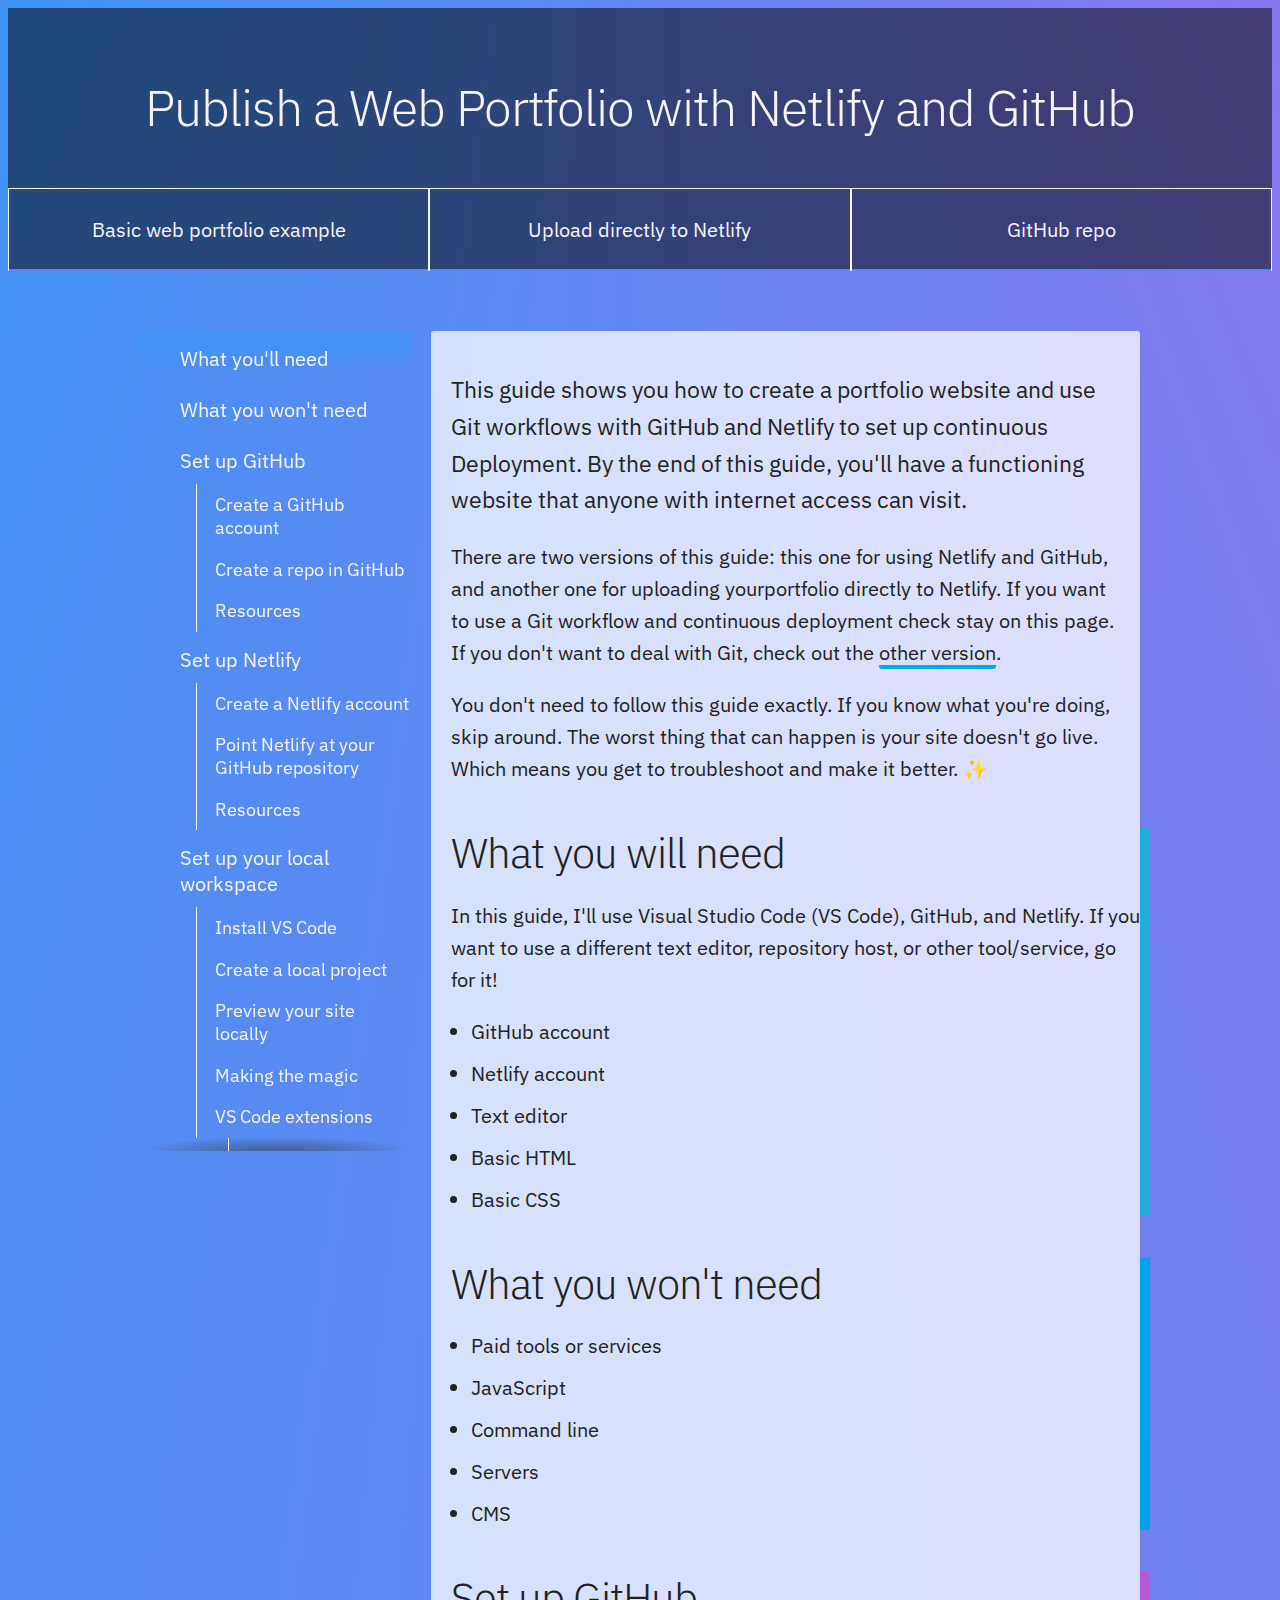
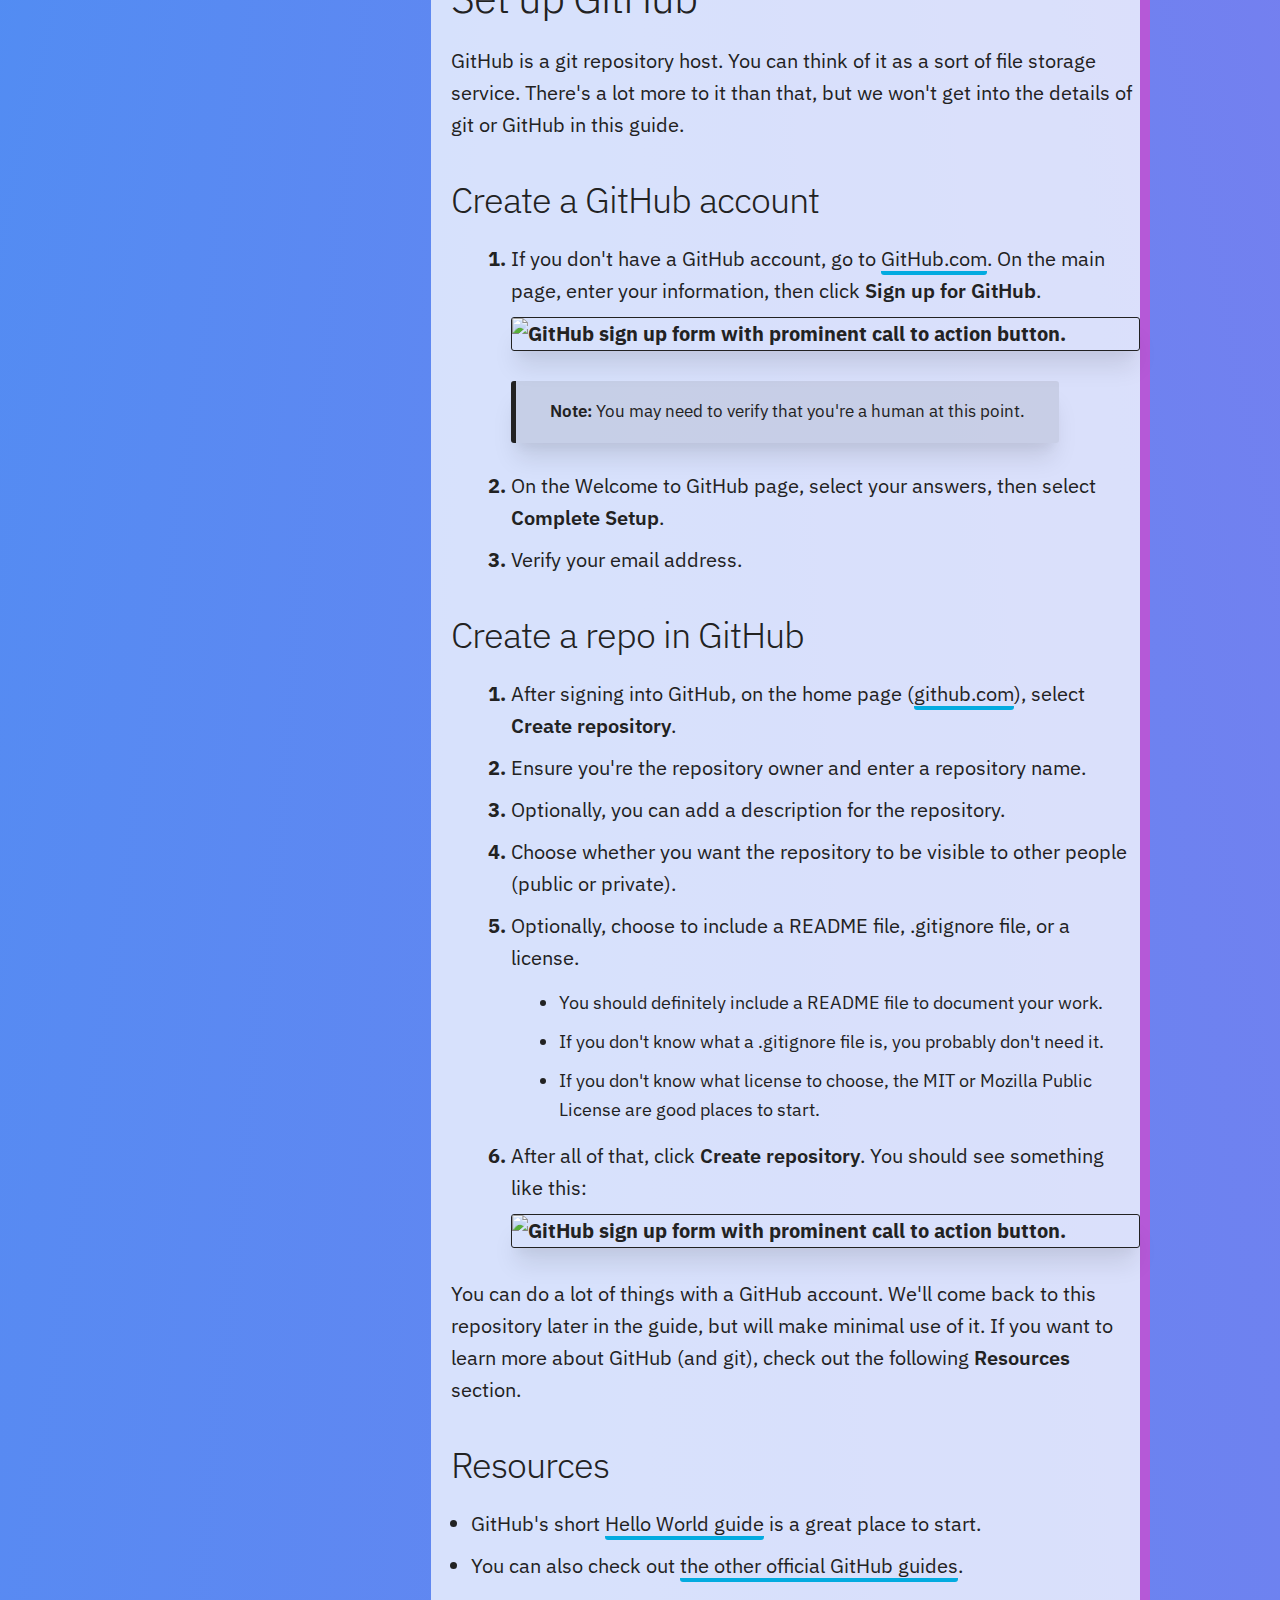
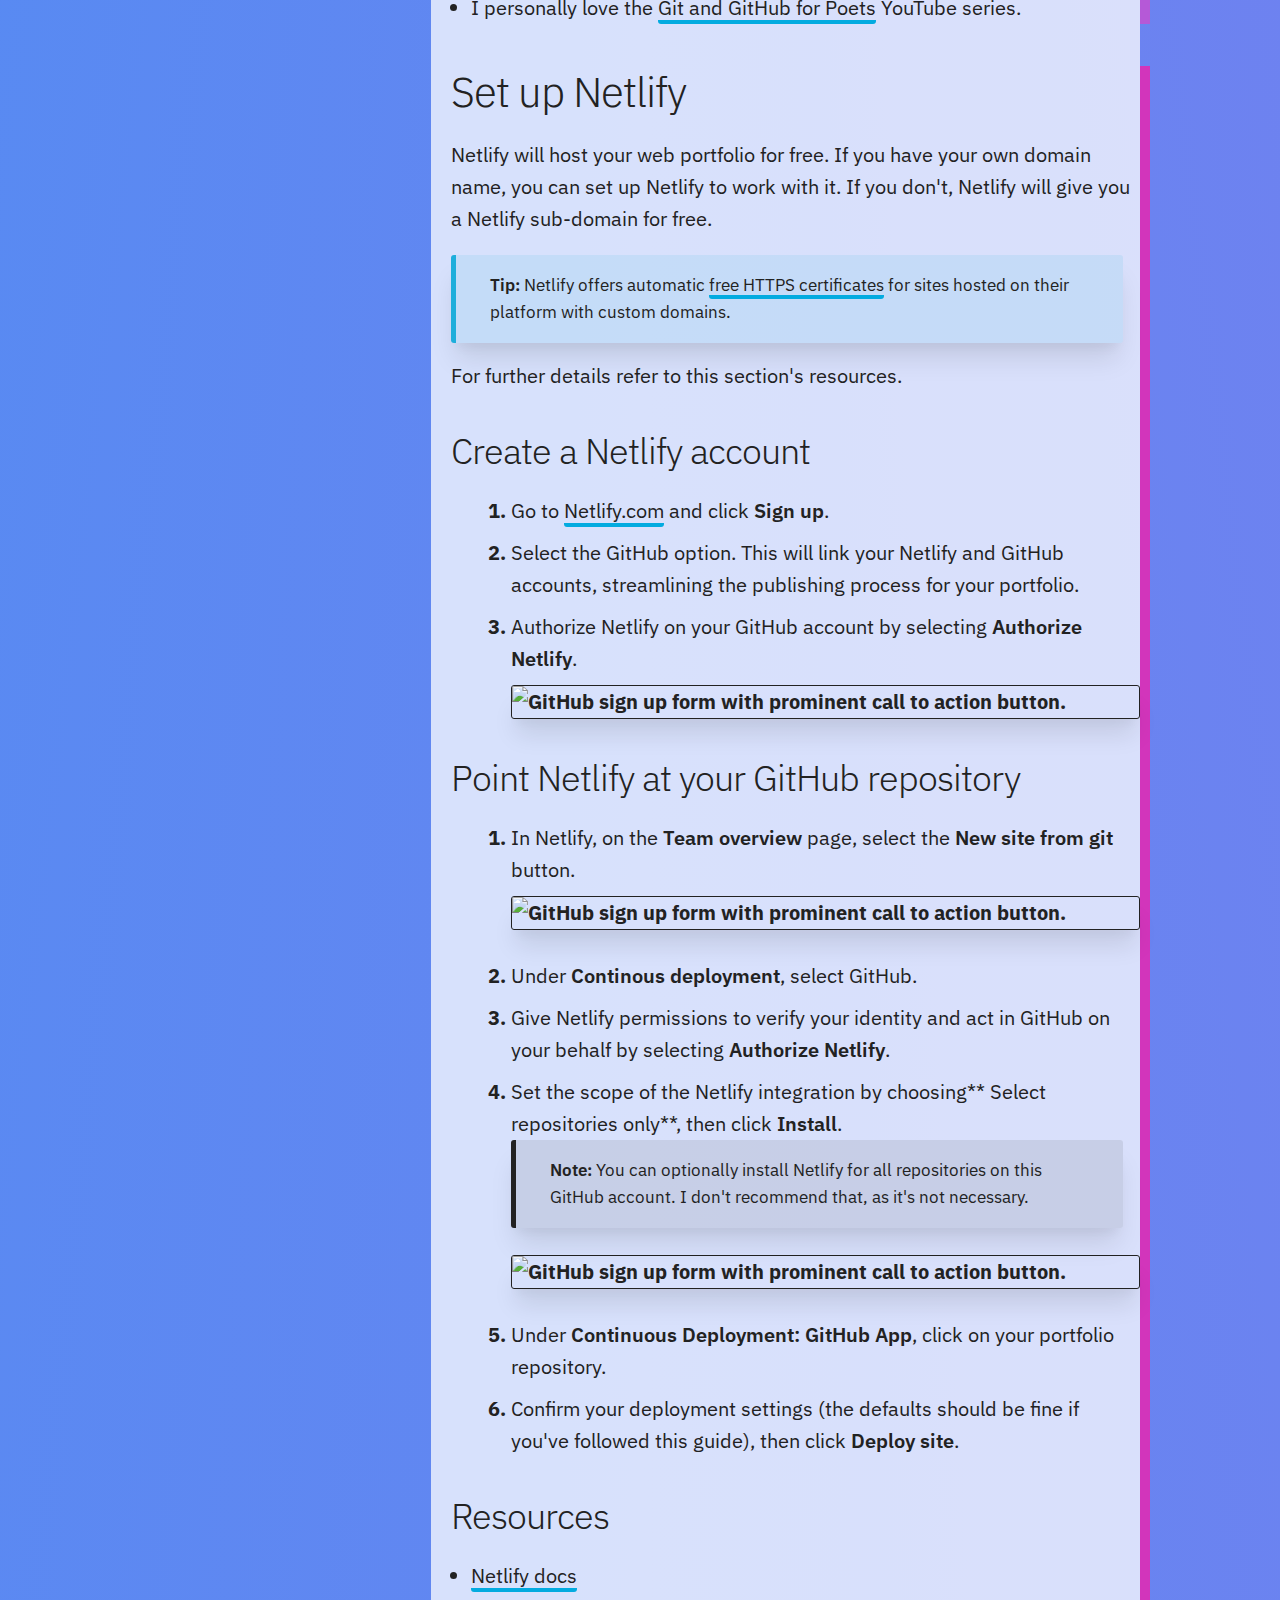
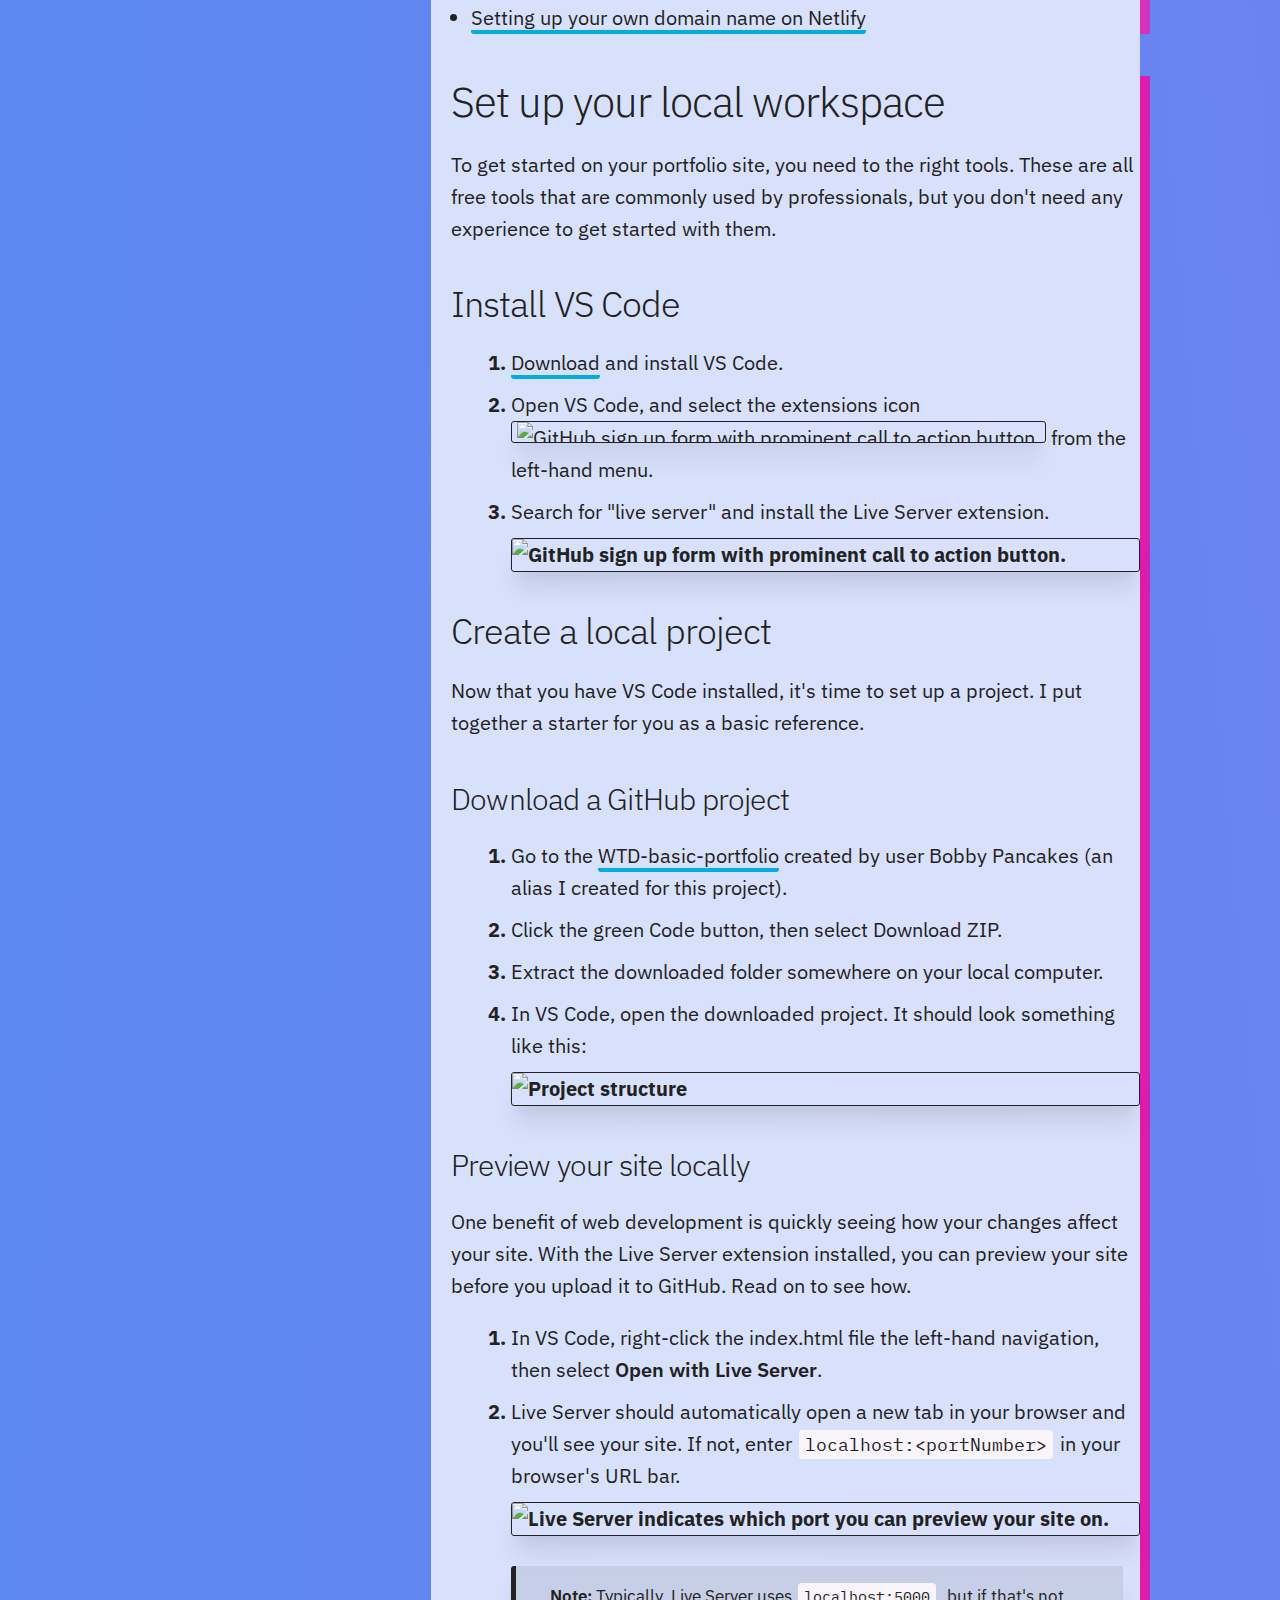
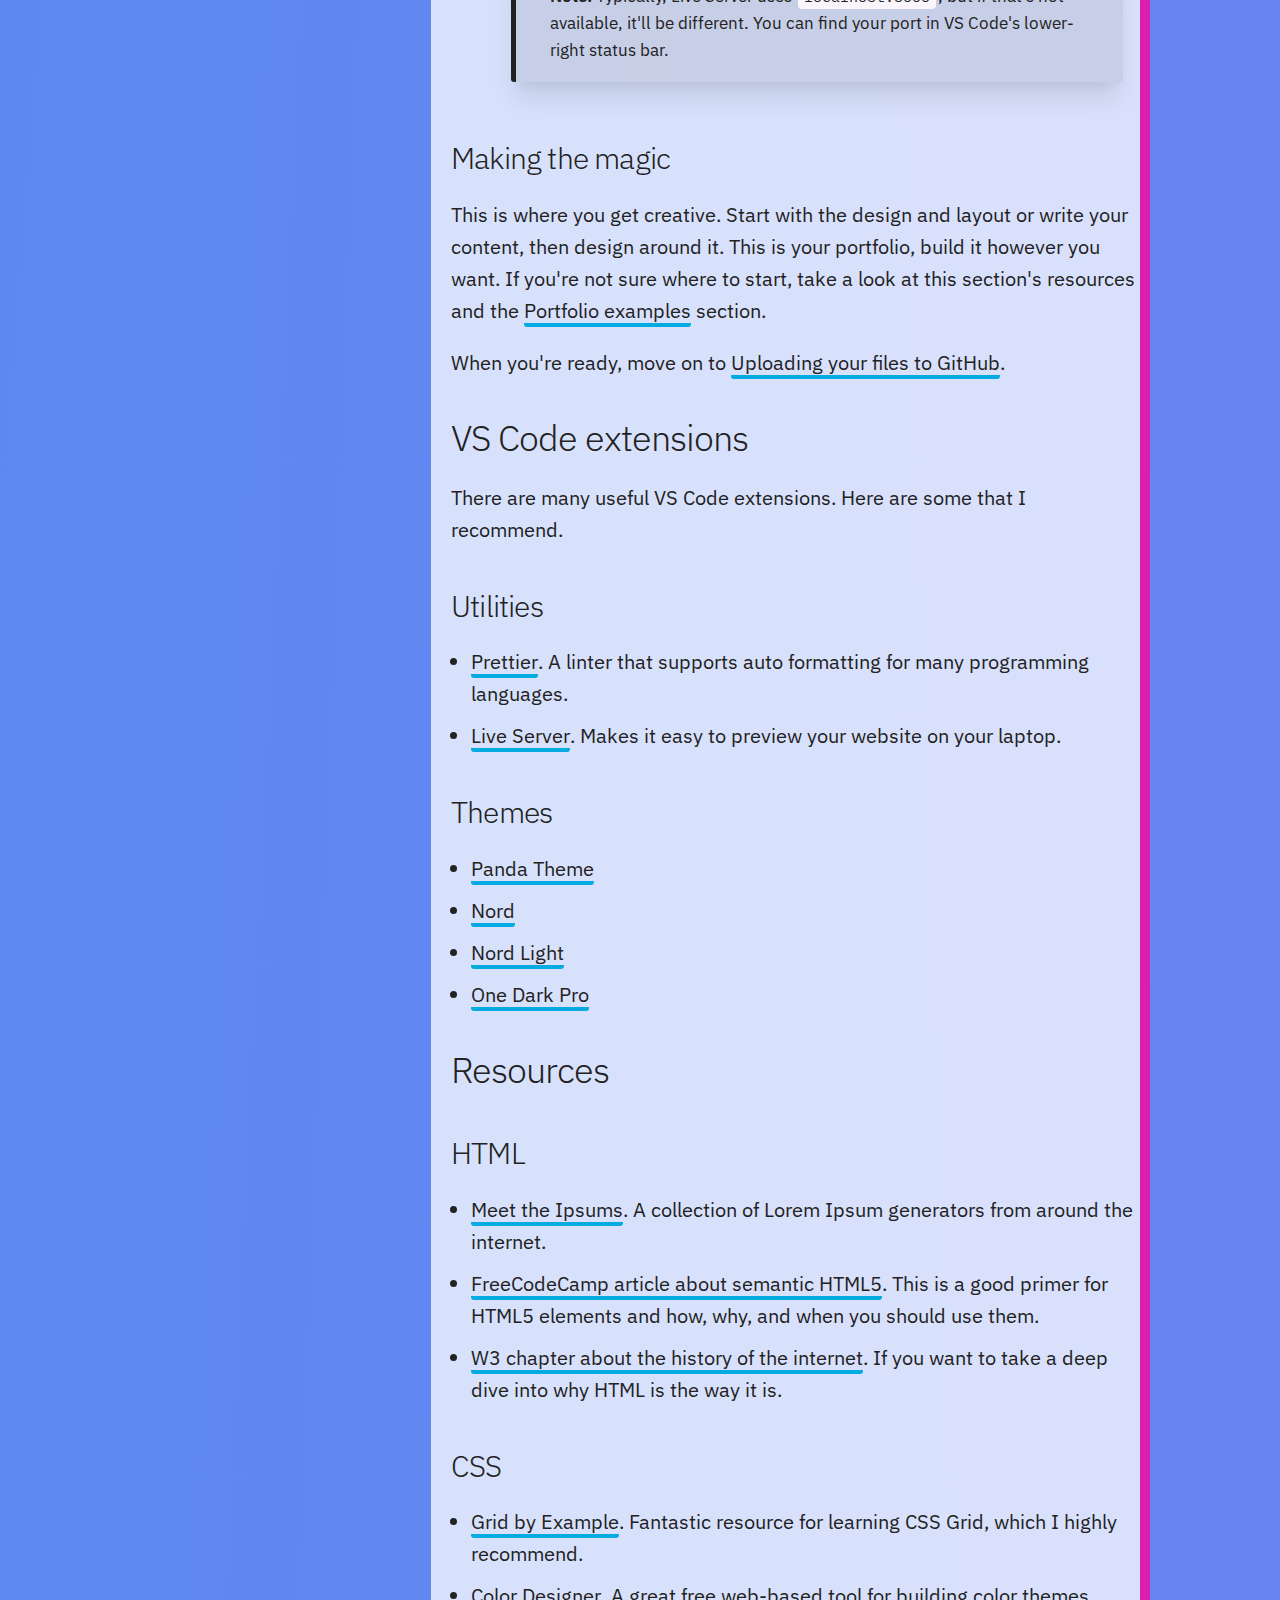
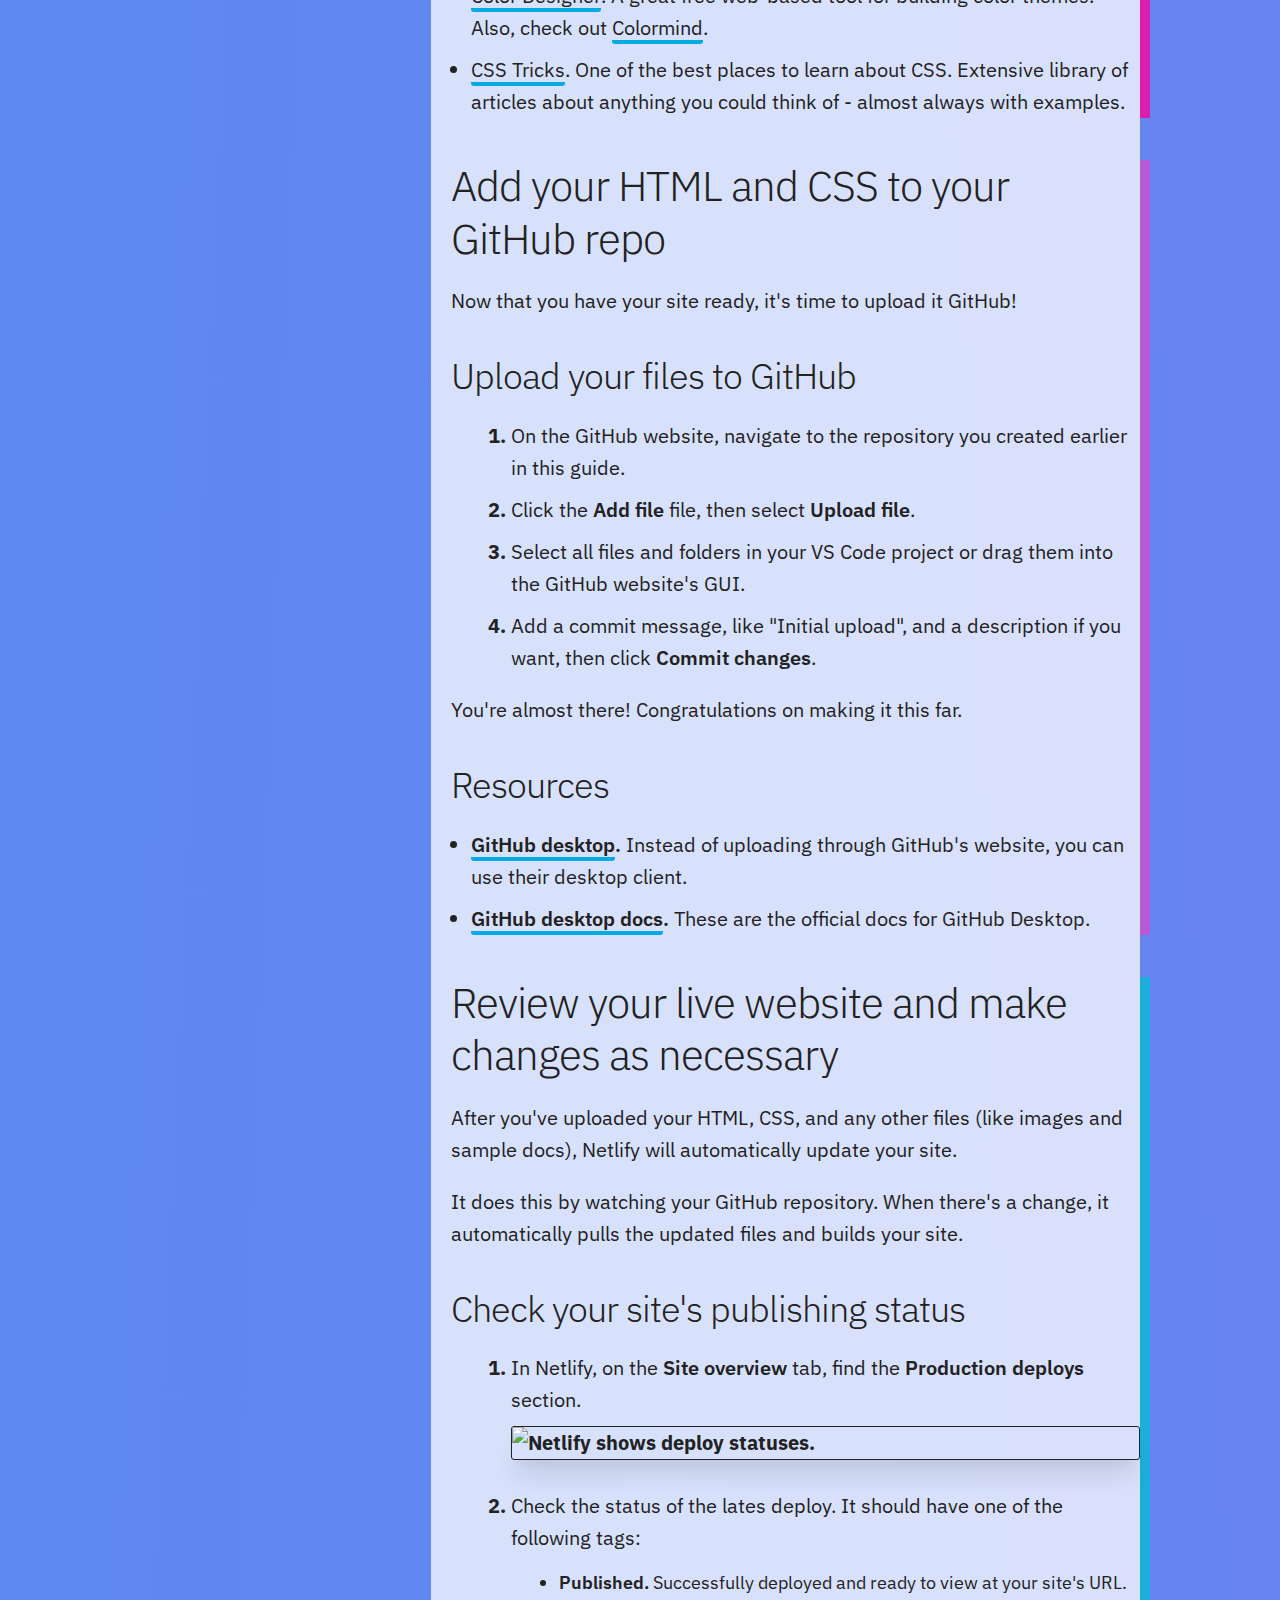
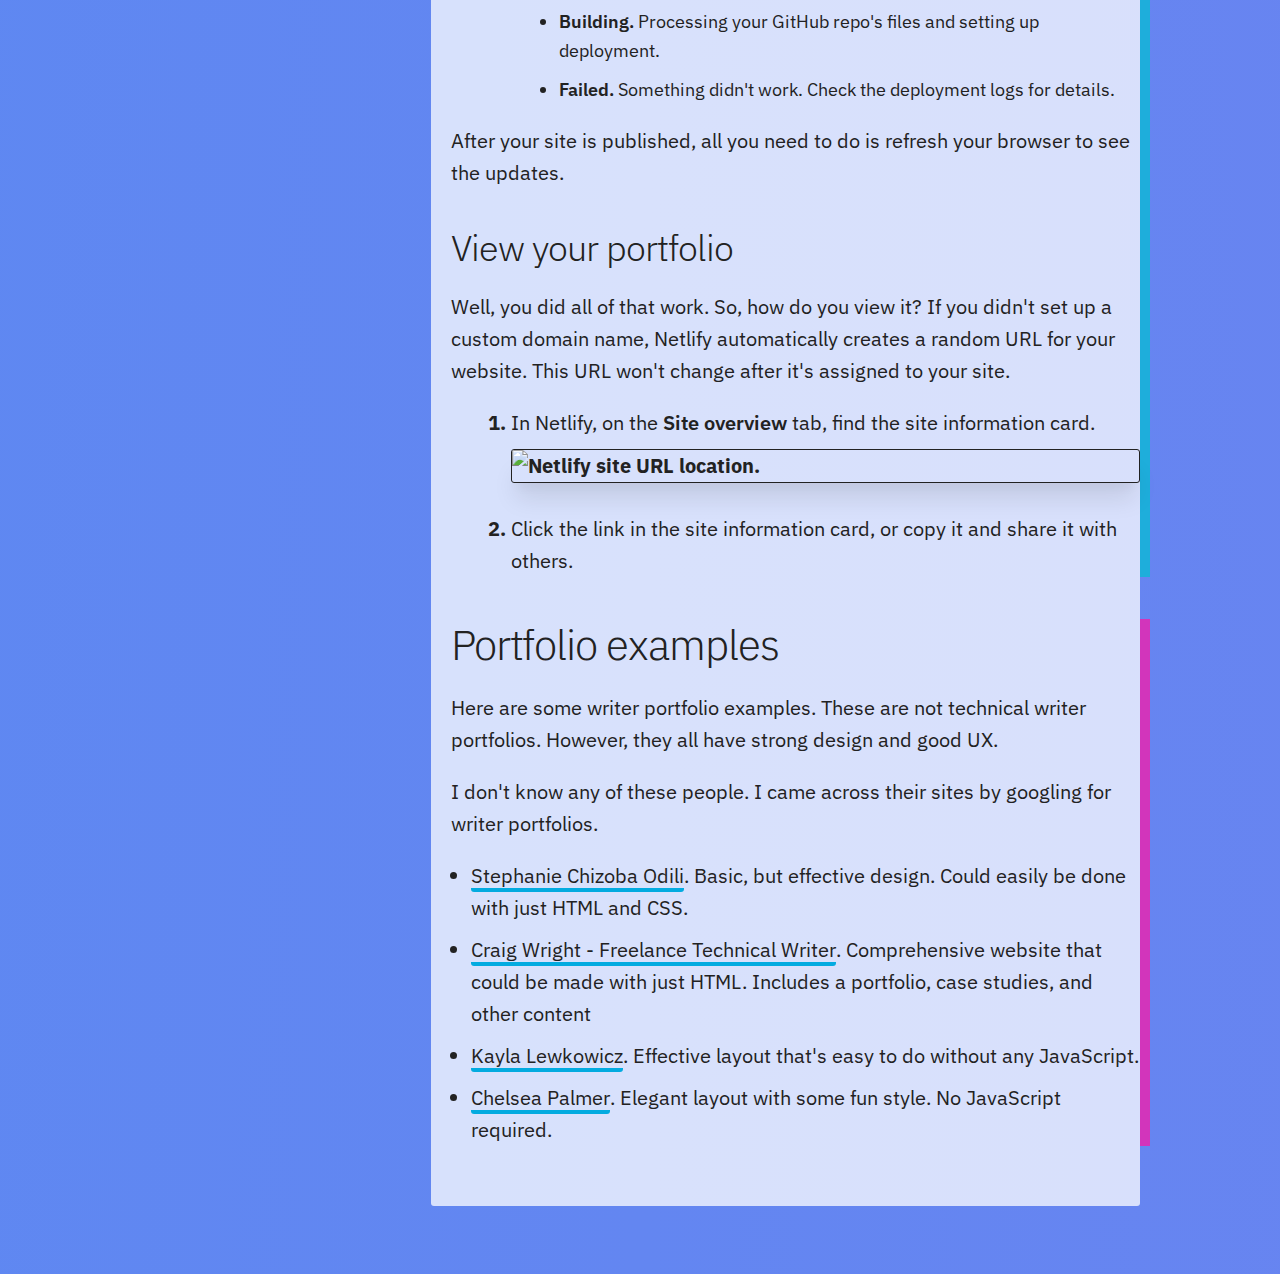
==== commit 0214f60f: "Clean up new page" ====
--- a/pages/netlify-and-github.html
+++ b/pages/netlify-and-github.html
@@ -48,11 +48,11 @@
                     <a href="#set-up-github">Set up GitHub</a>
                     <ul>
                         <li data-level="2">
-                            <a href="#creating-a-github-account">Creating a
+                            <a href="#create-a-github-account">Create a
                                 GitHub account</a>
                         </li>
                         <li data-level="2">
-                            <a href="#creating-a-repo-in-github">Creating a repo
+                            <a href="#create-a-repo-in-github">Create a repo
                                 in GitHub</a>
                         </li>
                         <li data-level="2"><a href="#resources">Resources</a>
@@ -63,12 +63,11 @@
                     <a href="#set-up-netlify">Set up Netlify</a>
                     <ul>
                         <li data-level="2">
-                            <a href="#creating-a-netlify-account">Creating a
+                            <a href="#create-a-netlify-account">Create a
                                 Netlify account</a>
                         </li>
                         <li data-level="2">
-                            <a
-                                href="#pointing-netlify-at-your-github-repository">Pointing
+                            <a href="#point-netlify-at-your-github-repository">Point
                                 Netlify at your GitHub
                                 repository</a>
                         </li>
@@ -84,11 +83,11 @@
                             <a href="#install-vs-code">Install VS Code</a>
                         </li>
                         <li data-level="2">
-                            <a href="#creating-a-local-project">Creating a local
+                            <a href="#create-a-local-project">Create a local
                                 project</a>
                         </li>
                         <li data-level="2">
-                            <a href="#previewing-your-site-locally">Previewing
+                            <a href="#preview-your-site-locally">Preview
                                 your site locally</a>
                         </li>
                         <li data-level="2">
@@ -119,7 +118,7 @@
                         your HTML and CSS to your GitHub repo</a>
                     <ul>
                         <li data-level="2">
-                            <a href="#uploading-your-files-to-github">Uploading
+                            <a href="#upload-your-files-to-github">Upload
                                 your files to GitHub</a>
                         </li>
                         <li data-level="2"><a href="#resources-3">Resources</a>
@@ -127,14 +126,11 @@
                     </ul>
                 </li>
                 <li>
-                    <a
-                        href="#review-your-live-website-and-make-changes-as-necessary">Review
-                        your live website and make
-                        changes as
-                        necessary</a>
+                    <a href="#review-your-site">Review
+                        your site</a>
                     <ul>
                         <li data-level="2">
-                            <a href="#checking-your-site-publishing-status">Checking
+                            <a href="#check-your-site-publishing-status">Check
                                 your site's publishing status</a>
                         </li>
                     </ul>
@@ -162,7 +158,7 @@
                 check out the <a href="../index.html">other version</a>.
             </p>
             <p>
-                You don't need to follow this walkthrough exactly. If you know
+                You don't need to follow this guide exactly. If you know
                 what
                 you're doing, skip around. The worst thing that can happen is
                 your
@@ -173,6 +169,7 @@
 
             <section class="topic">
                 <h2 id="what-you-need">What you will need</h2>
+
                 <p>
                     In this guide, I'll use Visual Studio Code
                     (VS Code), GitHub, and Netlify. If you want to use a
@@ -192,6 +189,7 @@
 
             <section class="topic">
                 <h2 id="what-you-wont-need">What you won't need</h2>
+
                 <ul>
                     <li>Paid tools or services</li>
                     <li>JavaScript</li>
@@ -204,16 +202,18 @@
 
             <section class="topic">
                 <h2 id="set-up-github">Set up GitHub</h2>
+
                 <p>
                     GitHub is a git repository host. You can think of it as a
                     sort of file
                     storage service. There's a lot more to it than that, but we
                     won't get
-                    into the details of git or GitHub in this walkthrough.
-                </p>
-
-                <h3 id="creating-a-github-account">Creating a GitHub account
+                    into the details of git or GitHub in this guide.
+                </p>
+
+                <h3 id="create-a-github-account">Create a GitHub account
                 </h3>
+
                 <ol class="procedure">
                     <li>
                         <p>
@@ -221,15 +221,16 @@
                             <a href="https://github.com/">GitHub.com</a>. On the
                             main page,
                             enter your information, then click
-                            <strong>Sign up for GitHub</strong>.
+                            <span class="bold">Sign up for GitHub</span>.
                         </p>
 
                         <img src="../images/github.png"
                             alt="GitHub sign up form with prominent call to action button."
                             title="GitHub sign up form" />
 
-                        <p class="note">
-                            <strong>Note:</strong> You may need to verify that
+                        <p class="admonition note">
+                            <span class="bold">Note:</span> You may need to
+                            verify that
                             you're a human
                             at this point.
                         </p>
@@ -238,7 +239,7 @@
                         <p>
                             On the Welcome to GitHub page, select your answers,
                             then select
-                            <strong>Complete Setup</strong>.
+                            <span class="bold">Complete Setup</span>.
                         </p>
                     </li>
                     <li>
@@ -246,14 +247,15 @@
                     </li>
                 </ol>
 
-                <h3 id="creating-a-repo-in-github">Creating a repo in GitHub
+                <h3 id="create-a-repo-in-github">Create a repo in GitHub
                 </h3>
+
                 <ol class="procedure">
                     <li>
                         <p>
                             After signing into GitHub, on the home page (<a
                                 href="http://github.com">github.com</a>), select
-                            <strong>Create repository</strong>.
+                            <span class="bold">Create repository</span>.
                         </p>
                     </li>
                     <li>
@@ -305,8 +307,8 @@
                     </li>
                     <li>
                         <p>
-                            After all of that, click <strong>Create
-                                repository</strong>. You
+                            After all of that, click <span class="bold">Create
+                                repository</span>. You
                             should see something like this:
                         </p>
 
@@ -323,10 +325,11 @@
                     If you want to learn more about GitHub (and git), check out
                     the
                     following
-                    <strong>Resources</strong> section.
+                    <span class="bold">Resources</span> section.
                 </p>
 
                 <h3 id="resources">Resources</h3>
+
                 <ul>
                     <li>
                         GitHub's short
@@ -348,69 +351,6 @@
                             and GitHub for
                             Poets</a>
                         YouTube series.
-                    </li>
-                </ul>
-            </section>
-
-            <section class="topic">
-                <h2 id="add-your-html-and-css-to-your-github-repo">
-                    Add your HTML and CSS to your GitHub repo
-                </h2>
-                <p>Now that you have your site ready, it's time to upload it
-                    GitHub!</p>
-
-                <h3 id="upload-your-files-to-github">
-                    Uploading your files to GitHub
-                </h3>
-                <ol class="procedure">
-                    <li>
-                        <p>
-                            On the GitHub website, navigate to the repository
-                            you created
-                            earlier in this walkthrough.
-                        </p>
-                    </li>
-                    <li>
-                        <p>
-                            Click the <strong>Add file</strong>file, then select
-                            <strong>Upload files</strong>.
-                        </p>
-                    </li>
-                    <li>
-                        <p>
-                            Select all files and folders in your VS Code project
-                            or drag them
-                            into the GitHub website's GUI.
-                        </p>
-                    </li>
-                    <li>
-                        <p>
-                            Add a commit message, like "Initial upload", and a
-                            description if
-                            you want, then click <strong>Commit
-                                changes</strong>.
-                        </p>
-                    </li>
-                </ol>
-
-                <p>You're almost there! Congratulations on making it this far.
-                </p>
-
-                <h3 id="resources-3">Resources</h3>
-                <ul>
-                    <li>
-                        <strong><a href="https://desktop.github.com/">GitHub
-                                desktop</a>.</strong>
-                        Instead of uploading through GitHub's website, you can
-                        use their
-                        desktop
-                        client.
-                    </li>
-                    <li>
-                        <strong><a
-                                href="https://docs.github.com/en/free-pro-team@latest/desktop">GitHub
-                                desktop docs</a>.</strong>
-                        These are the official docs for GitHub Desktop.
                     </li>
                 </ul>
             </section>
@@ -425,8 +365,8 @@
                     don't,
                     Netlify will give you a Netlify sub-domain for free.
                 </p>
-                <p class="tip">
-                    <strong>Tip:</strong> Netlify offers automatic
+                <p class="admonition">
+                    <span class="bold">Tip:</span> Netlify offers automatic
                     <a
                         href="https://docs.netlify.com/domains-https/https-ssl/#certificate-service-types">free
                         HTTPS
@@ -436,13 +376,14 @@
                 <p>For further details refer to this section's resources.</p>
 
                 <h3 id="create-a-netlify-account">Create a Netlify account</h3>
+
                 <ol class="procedure">
                     <li>
                         <p>
                             Go to <a
                                 href="https://www.netlify.com/">Netlify.com</a>
                             and click
-                            <strong>Sign up</strong>.
+                            <span class="bold">Sign up</span>.
                         </p>
                     </li>
                     <li>
@@ -457,10 +398,10 @@
                         <p>
                             Authorize Netlify on your GitHub account by
                             selecting
-                            <strong>Authorize Netlify</strong>.
-                        </p>
-
-                        <img src="./images/netlify-and-github.png"
+                            <span class="bold">Authorize Netlify</span>.
+                        </p>
+
+                        <img src="../images/netlify-and-github.png"
                             alt="GitHub sign up form with prominent call to action button."
                             title="GitHub sign up form" />
                     </li>
@@ -469,28 +410,32 @@
                 <h3 id="point-netlify-at-your-github-repository">
                     Point Netlify at your GitHub repository
                 </h3>
+
                 <ol class="procedure">
                     <li>
                         <p>
-                            In Netlify, on the <strong>Team overview</strong>
+                            In Netlify, on the <span class="bold">Team
+                                overview</span>
                             page, select the
-                            <strong>New site from git</strong> button.
-                        </p>
-
-                        <img src="./images/new-site.png"
+                            <span class="bold">New site from git</span> button.
+                        </p>
+
+                        <img src="../images/new-site.png"
                             alt="GitHub sign up form with prominent call to action button."
                             title="GitHub sign up form" />
                     </li>
                     <li>
-                        <p>Under <strong>Continous deployment</strong>, select
+                        <p>Under <span class="bold">Continous deployment</span>,
+                            select
                             GitHub.</p>
                     </li>
                     <li>
                         <p>
                             Give Netlify permissions to verify your identity and
                             act in GitHub
-                            on your behalf by selecting <strong>Authorize
-                                Netlify</strong>.
+                            on your behalf by selecting <span
+                                class="bold">Authorize
+                                Netlify</span>.
                         </p>
                     </li>
                     <li>
@@ -498,24 +443,26 @@
                             Set the scope of the Netlify integration by
                             choosing** Select
                             repositories only**, then click
-                            <strong>Install</strong>.
-                        </p>
-                        <p class="note">
-                            <strong>Note:</strong> You can optionally install
+                            <span class="bold">Install</span>.
+                        </p>
+                        <p class="admonition note">
+                            <span class="bold">Note:</span> You can optionally
+                            install
                             Netlify for all
                             repositories on this GitHub account. I don't
                             recommend that, as
                             it's not necessary.
                         </p>
 
-                        <img src="./images/scope.png"
+                        <img src="../images/scope.png"
                             alt="GitHub sign up form with prominent call to action button."
                             title="GitHub sign up form" />
                     </li>
                     <li>
                         <p>
-                            Under <strong>Continuous Deployment: GitHub
-                                App</strong>, click on
+                            Under <span class="bold">Continuous Deployment:
+                                GitHub
+                                App</span>, click on
                             your portfolio repository.
                         </p>
                     </li>
@@ -523,13 +470,14 @@
                         <p>
                             Confirm your deployment settings (the defaults
                             should be fine if
-                            you've followed this walkthrough), then click
-                            <strong>Deploy site</strong>.
+                            you've followed this guide), then click
+                            <span class="bold">Deploy site</span>.
                         </p>
                     </li>
                 </ol>
 
                 <h3 id="resources-1">Resources</h3>
+
                 <ul>
                     <li>
                         <a href="https://docs.netlify.com/">Netlify docs</a>
@@ -547,7 +495,15 @@
                 <h2 id="set-up-your-local-workspace">Set up your local workspace
                 </h2>
 
+                <p>To get started on your portfolio site, you need to the right
+                    tools.
+                    These are all free tools that are commonly used by
+                    professionals, but
+                    you don't need any experience to get started with them.
+                </p>
+
                 <h3 id="install-vs-code">Install VS Code</h3>
+
                 <ol class="procedure">
                     <li>
                         <p>
@@ -560,7 +516,7 @@
                     <li>
                         <p>
                             Open VS Code, and select the extensions icon
-                            <img src="./images/extension.png"
+                            <img src="../images/extension.png"
                                 alt="GitHub sign up form with prominent call to action button."
                                 title="GitHub sign up form"
                                 class="inline-image" />
@@ -574,20 +530,22 @@
                             extension.
                         </p>
 
-                        <img src="./images/live-server.png"
+                        <img src="../images/live-server.png"
                             alt="GitHub sign up form with prominent call to action button."
                             title="GitHub sign up form" />
                     </li>
                 </ol>
 
                 <h3 id="create-a-local-project">Create a local project</h3>
+
                 <p>
                     Now that you have VS Code installed, it's time to set up a
                     project. I
                     put together a starter for you as a basic reference.
                 </p>
 
-                <h4>Dowload a GitHub project</h4>
+                <h4>Download a GitHub project</h4>
+
                 <ol class="procedure">
                     <li>
                         <p>
@@ -615,13 +573,14 @@
                             look something
                             like this:
                         </p>
-                        <img src="./images/project.png" alt="Project structure"
+                        <img src="../images/project.png" alt="Project structure"
                             title="Project structure" />
                     </li>
                 </ol>
 
                 <h4 id="preview-your-site-locally">Preview your site locally
                 </h4>
+
                 <p>
                     One benefit of web development is quickly seeing how your
                     changes
@@ -634,9 +593,8 @@
                     <li>
                         <p>
                             In VS Code, right-click the index.html file the
-                            left-hand
-                            navigation, then select <strong>Open with Live
-                                Server</strong>.
+                            left-hand navigation, then select <span
+                                class="bold">Open with Live Server</span>.
                         </p>
                     </li>
                     <li>
@@ -647,11 +605,12 @@
                             <code>localhost:&#60;portNumber></code> in your
                             browser's URL bar.
                         </p>
-                        <img src="./images/port.png"
+                        <img src="../images/port.png"
                             alt="Live Server indicates which port you can preview your site on."
                             title="Live Server port" />
-                        <p class="note">
-                            <strong>Note:</strong> Typically, Live Server uses
+                        <p class="admonition note">
+                            <span class="bold">Note:</span> Typically, Live
+                            Server uses
                             <code>localhost:5000</code>, but if that's not
                             available, it'll be
                             different. You can find your port in VS Code's
@@ -662,6 +621,7 @@
                 </ol>
 
                 <h4 id="making-the-magic">Making the magic</h4>
+
                 <p>
                     This is where you get creative. Start with the design and
                     layout or
@@ -682,6 +642,7 @@
                 </p>
 
                 <h3 id="vs-code-extensions">VS Code extensions</h3>
+
                 <p>
                     There are many useful VS Code extensions. Here are some that
                     I
@@ -689,6 +650,7 @@
                 </p>
 
                 <h4 id="utilities">Utilities</h4>
+
                 <ul>
                     <li>
                         <a
@@ -706,6 +668,7 @@
                 </ul>
 
                 <h4 id="themes">Themes</h4>
+
                 <ul>
                     <li>
                         <a
@@ -731,6 +694,7 @@
                 <h3 id="resources-2">Resources</h3>
 
                 <h4 id="html-links">HTML</h4>
+
                 <ul>
                     <li>
                         <a href="https://meettheipsums.com/">Meet the
@@ -758,6 +722,7 @@
                 </ul>
 
                 <h4 id="css-links">CSS</h4>
+
                 <ul>
                     <li>
                         <a href="https://gridbyexample.com/">Grid by
@@ -784,9 +749,76 @@
             </section>
 
             <section class="topic">
-                <h2 id="review-your-live-website-and-make-changes-as-necessary">
+                <h2 id="add-your-html-and-css-to-your-github-repo">
+                    Add your HTML and CSS to your GitHub repo
+                </h2>
+
+                <p>Now that you have your site ready, it's time to upload it
+                    GitHub!</p>
+
+                <h3 id="upload-your-files-to-github">
+                    Upload your files to GitHub
+                </h3>
+
+                <ol class="procedure">
+                    <li>
+                        <p>
+                            On the GitHub website, navigate to the repository
+                            you created
+                            earlier in this guide.
+                        </p>
+                    </li>
+                    <li>
+                        <p>
+                            Click the <span class="bold">Add file</span> file,
+                            then select
+                            <span class="bold">Upload file</span>.
+                        </p>
+                    </li>
+                    <li>
+                        <p>
+                            Select all files and folders in your VS Code project
+                            or drag them
+                            into the GitHub website's GUI.
+                        </p>
+                    </li>
+                    <li>
+                        <p>
+                            Add a commit message, like "Initial upload", and a
+                            description if
+                            you want, then click <span class="bold">Commit
+                                changes</span>.
+                        </p>
+                    </li>
+                </ol>
+
+                <p>You're almost there! Congratulations on making it this far.
+                </p>
+
+                <h3 id="resources-3">Resources</h3>
+
+                <ul>
+                    <li>
+                        <span class="bold"><a
+                                href="https://desktop.github.com/">GitHub
+                                desktop</a>.</span>
+                        Instead of uploading through GitHub's website, you can
+                        use their desktop client.
+                    </li>
+                    <li>
+                        <span class="bold"><a
+                                href="https://docs.github.com/en/free-pro-team@latest/desktop">GitHub
+                                desktop docs</a>.</span>
+                        These are the official docs for GitHub Desktop.
+                    </li>
+                </ul>
+            </section>
+
+            <section class="topic">
+                <h2 id="review-your-site">
                     Review your live website and make changes as necessary
                 </h2>
+
                 <p>
                     After you've uploaded your HTML, CSS, and any other files
                     (like images
@@ -803,14 +835,17 @@
                 <h3 id="check-your-site-publishing-status">
                     Check your site's publishing status
                 </h3>
+
                 <ol class="procedure">
                     <li>
                         <p>
-                            In Netlify, on the <strong>Site overview</strong>
+                            In Netlify, on the <span class="bold">Site
+                                overview</span>
                             tab, find the
-                            <strong>Production deploys</strong> section.
-                        </p>
-                        <img src="./images/deploy.png"
+                            <span class="bold">Production deploys</span>
+                            section.
+                        </p>
+                        <img src="../images/deploy.png"
                             alt="Netlify shows deploy statuses."
                             title="Netlify deploy status" />
                     </li>
@@ -824,21 +859,24 @@
                         <ul>
                             <li>
                                 <p>
-                                    <strong>Published.</strong> Successfully
+                                    <span class="bold">Published.</span>
+                                    Successfully
                                     deployed and ready to
                                     view at your site's URL.
                                 </p>
                             </li>
                             <li>
                                 <p>
-                                    <strong>Building.</strong> Processing your
+                                    <span class="bold">Building.</span>
+                                    Processing your
                                     GitHub repo's files
                                     and setting up deployment.
                                 </p>
                             </li>
                             <li>
                                 <p>
-                                    <strong>Failed.</strong> Something didn't
+                                    <span class="bold">Failed.</span> Something
+                                    didn't
                                     work. Check the
                                     deployment logs for details.
                                 </p>
@@ -853,6 +891,7 @@
                 </p>
 
                 <h3 id="view-your-portfolio">View your portfolio</h3>
+
                 <p>
                     Well, you did all of that work. So, how do you view it? If
                     you didn't
@@ -865,11 +904,12 @@
                 <ol class="procedure">
                     <li>
                         <p>
-                            In Netlify, on the <strong>Site overview</strong>
+                            In Netlify, on the <span class="bold">Site
+                                overview</span>
                             tab, find the
                             site information card.
                         </p>
-                        <img src="./images/site-url.png"
+                        <img src="../images/site-url.png"
                             alt="Netlify site URL location."
                             title="Netlify site URL" />
                     </li>
@@ -885,6 +925,7 @@
 
             <section class="topic">
                 <h2 id="portfolio-examples">Portfolio examples</h2>
+
                 <p>
                     Here are some writer portfolio examples. These are not
                     technical
--- a/css/main.css
+++ b/css/main.css
@@ -143,6 +143,13 @@
   font-size: 115%;
 }
 
+li p img {
+  display: inline-block;
+  margin: 0;
+  margin-bottom: -2px;
+  max-height: 1em;
+}
+
 /* Links
 –––––––––––––––––––––––––––––––––––––––––––––––––– */
 a {
@@ -205,6 +212,9 @@
   display: block;
   margin-top: 1rem;
   margin-bottom: 3rem;
+  border: 1px solid;
+  border-color: var(--color-font);
+  border-radius: 3px;
   box-shadow: 0 20px 25px -5px rgba(0, 0, 0, 0.1),
     0 10px 10px -5px rgba(0, 0, 0, 0.04);
 }
@@ -389,6 +399,14 @@
 
 /* Content styles
 –––––––––––––––––––––––––––––––––––––––––––––––––– */
+.bold {
+  font-weight: 600;
+}
+
+.italicize {
+  font-style: italic;
+}
+
 .content {
   width: 80%;
   max-width: 900px;
@@ -412,9 +430,9 @@
   list-style-type: disc;
 }
 
-.tip {
+.admonition {
   font-size: 1.7rem;
-  margin-left: 2em;
+  margin-right: 1em;
   padding: 1em 2em;
   background-color: rgba(30, 174, 219, 0.1);
   border-left: 5px solid var(--gradient8);
@@ -425,14 +443,8 @@
 
 .note {
   display: inline-block;
-  font-size: 1.7rem;
-  margin: 1em 2em;
-  padding: 1em 2em;
   background-color: rgba(51, 51, 51, 0.1);
   border-left: 5px solid var(--color-font);
-  border-radius: 3px;
-  box-shadow: 0 20px 25px -5px rgba(0, 0, 0, 0.1),
-    0 10px 10px -5px rgba(0, 0, 0, 0.04);
 }
 
 .inline-image {
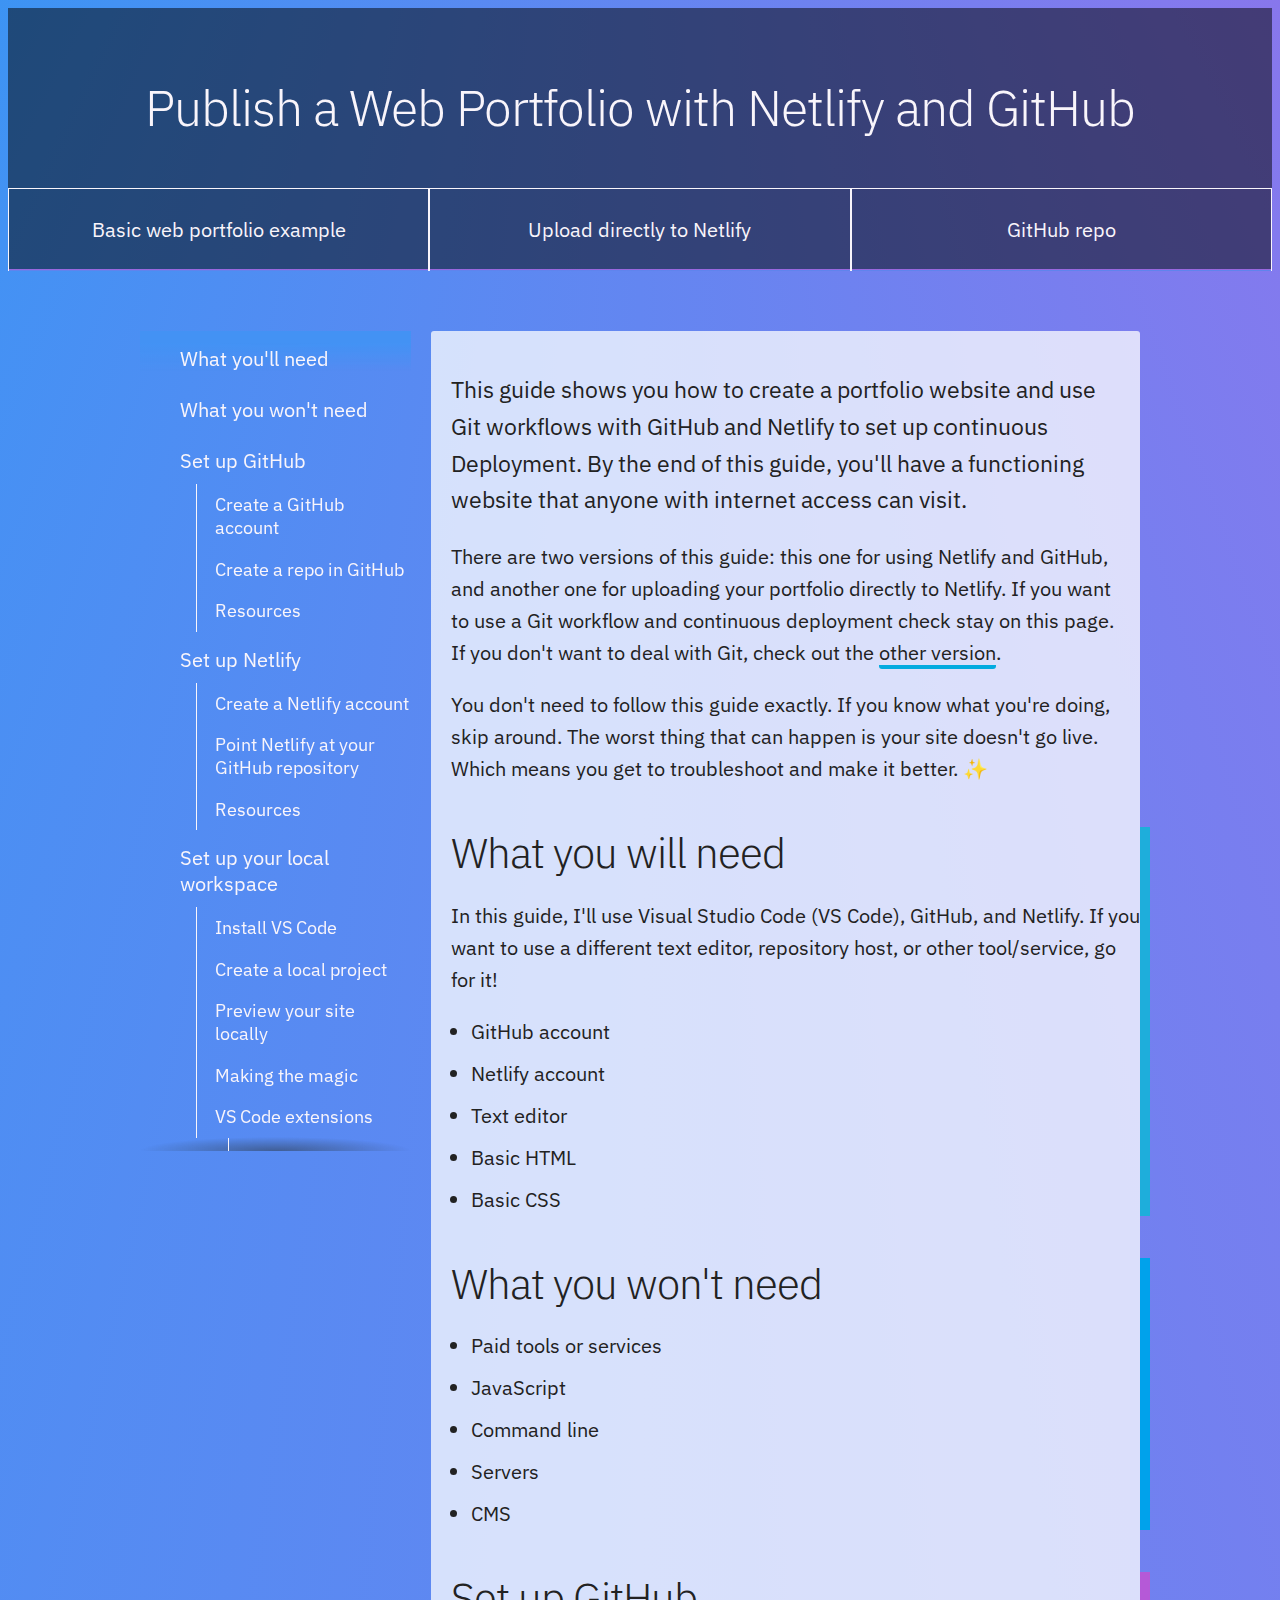
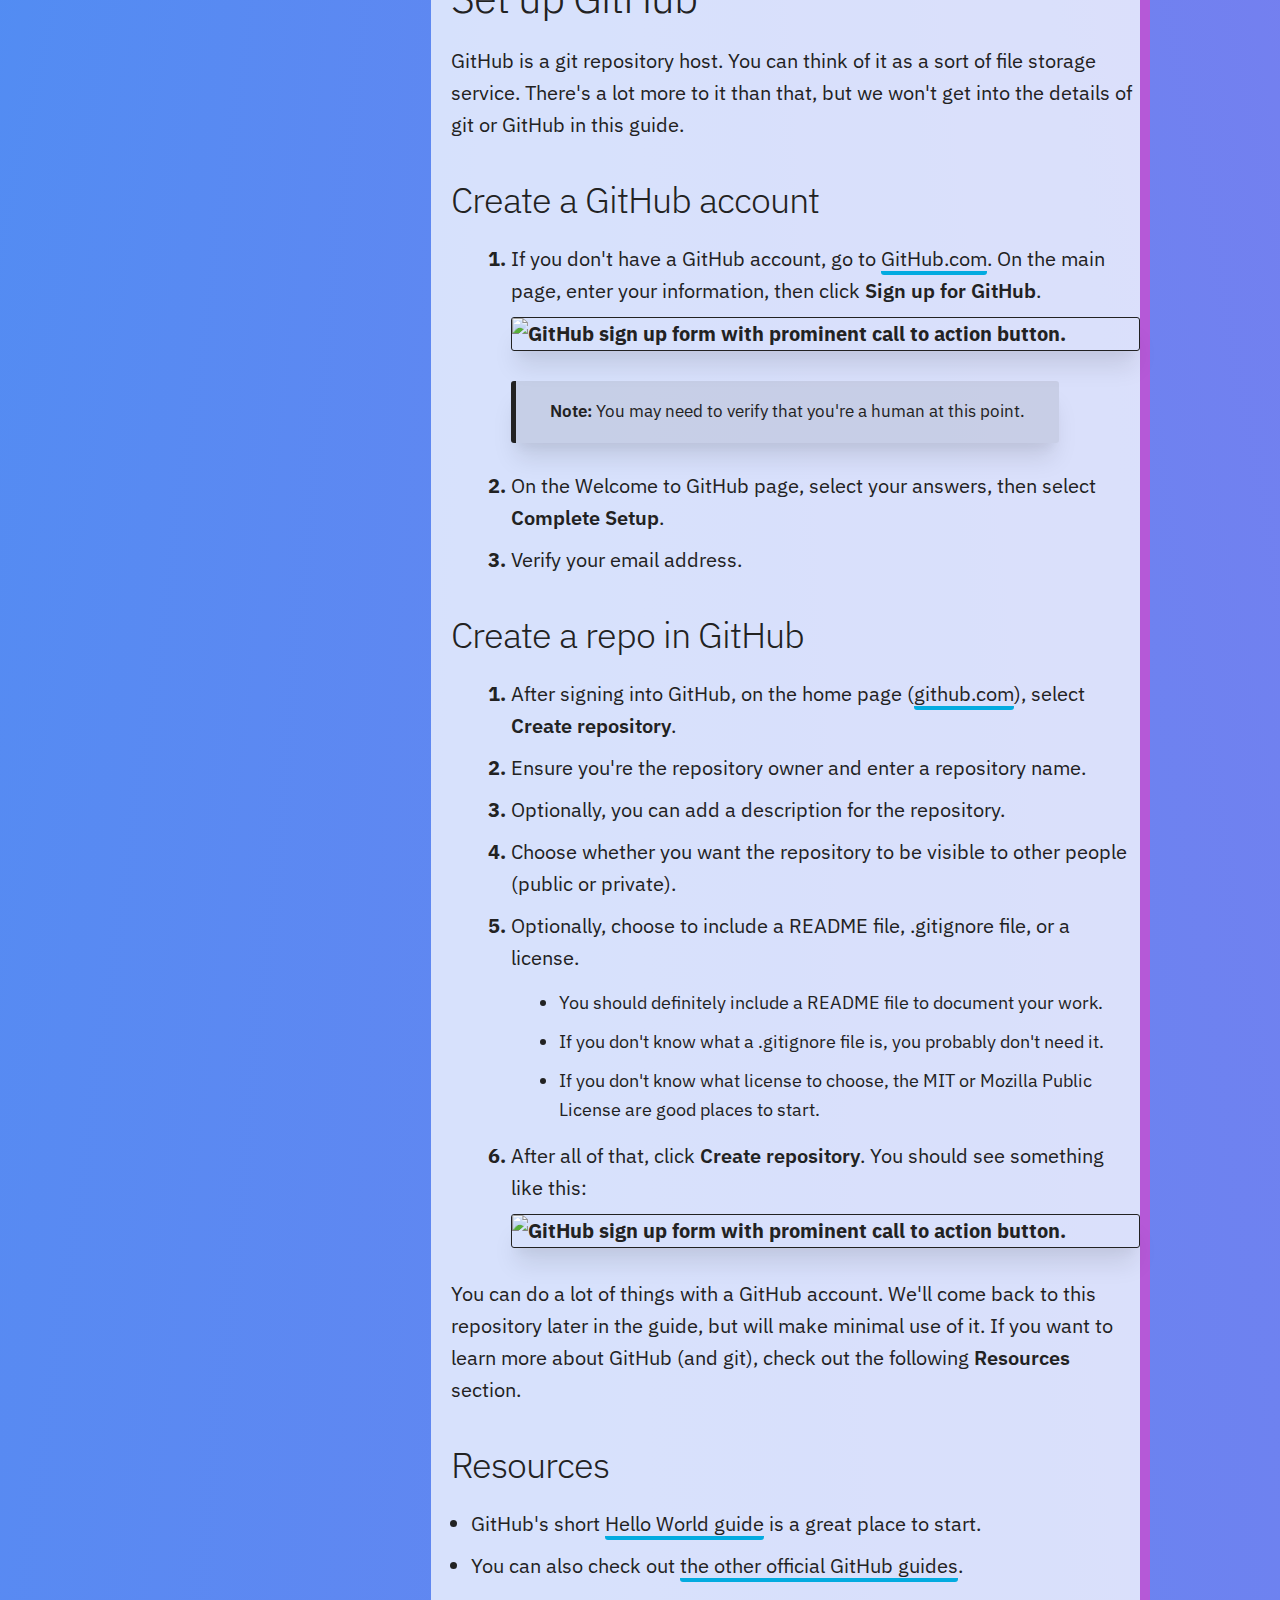
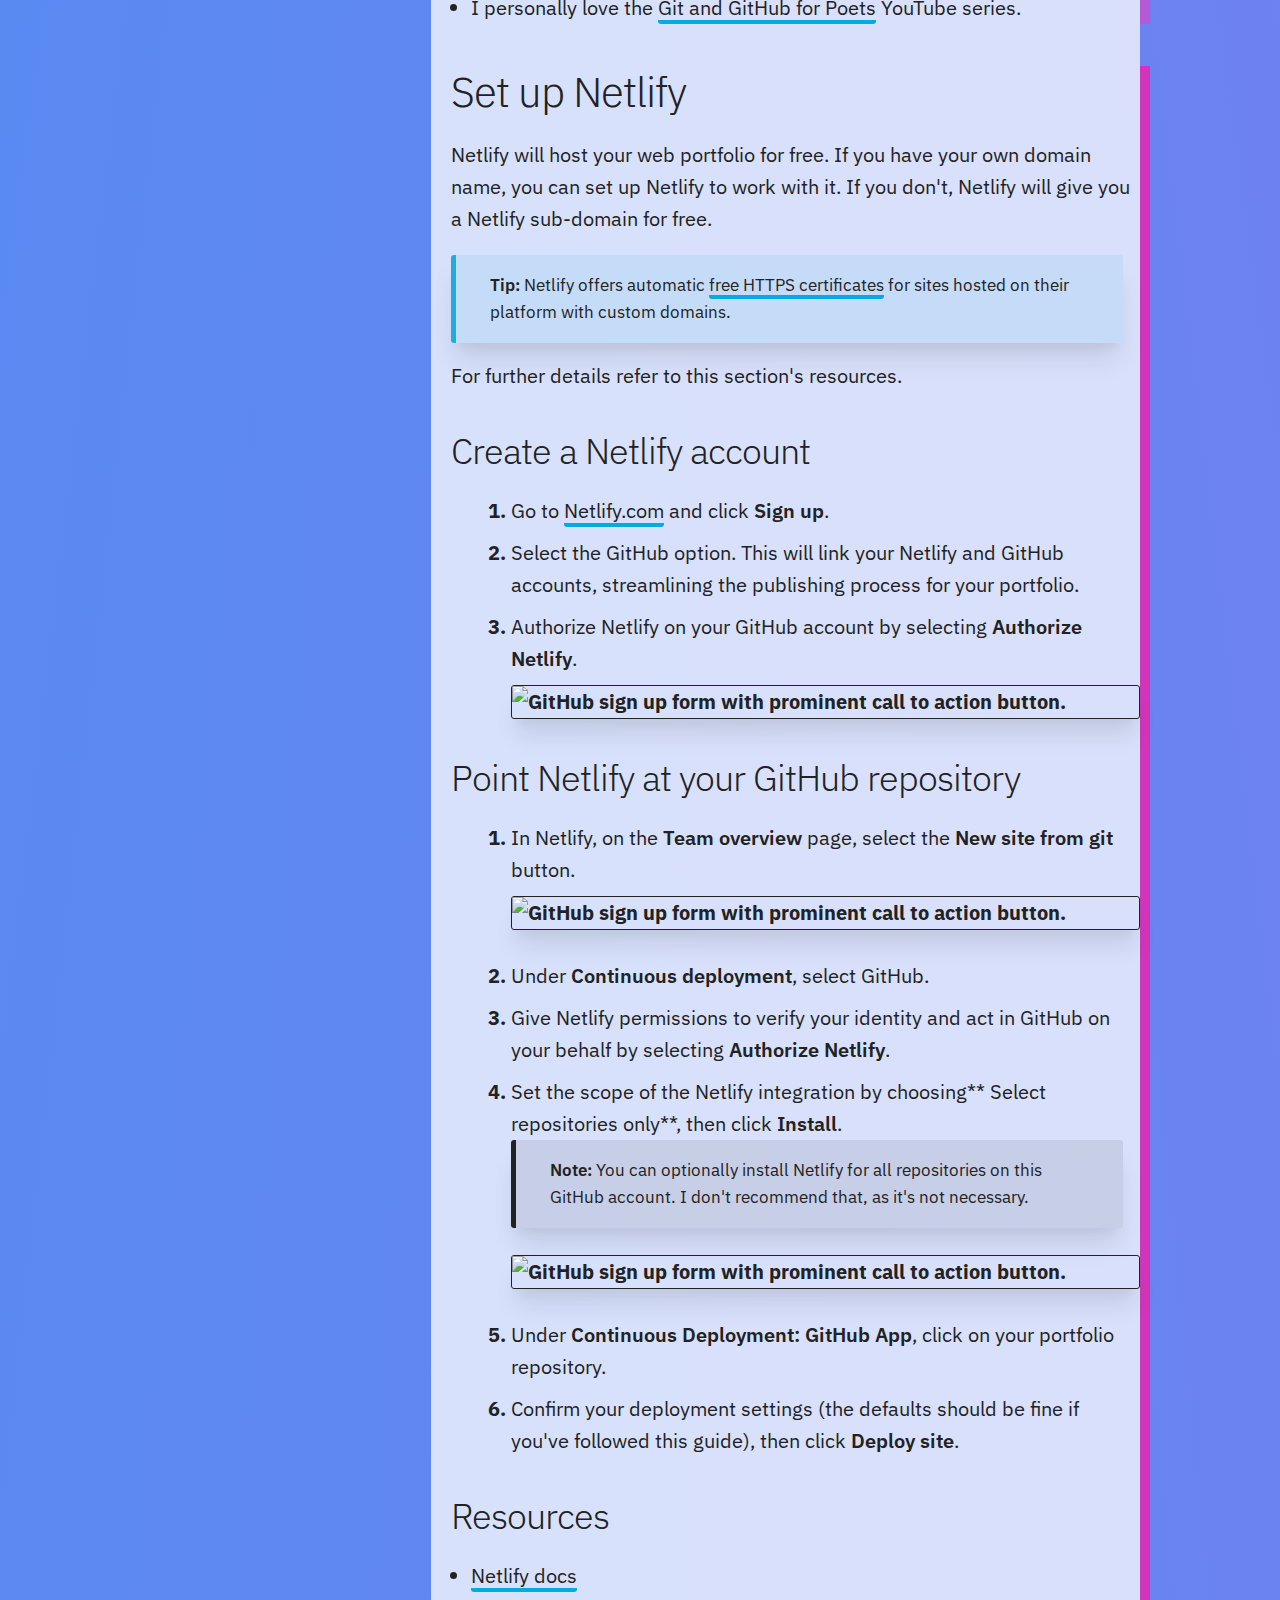
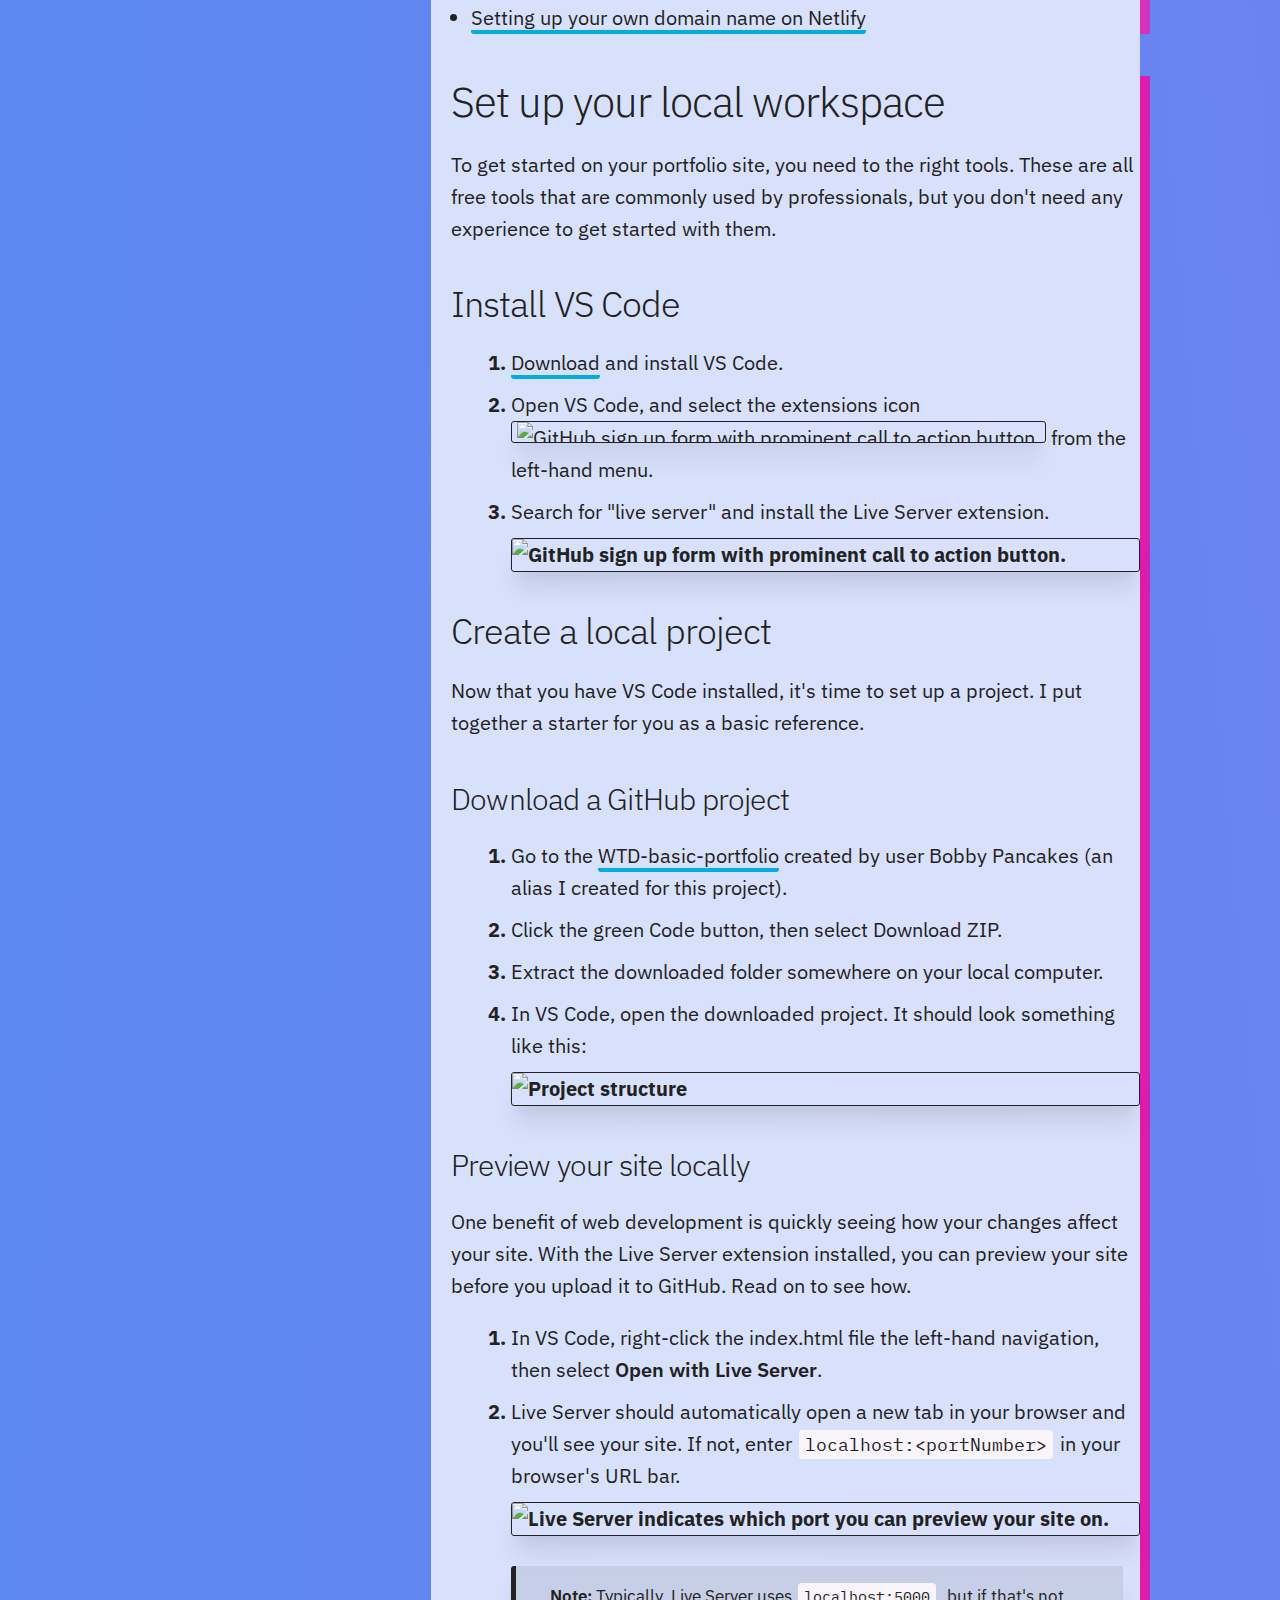
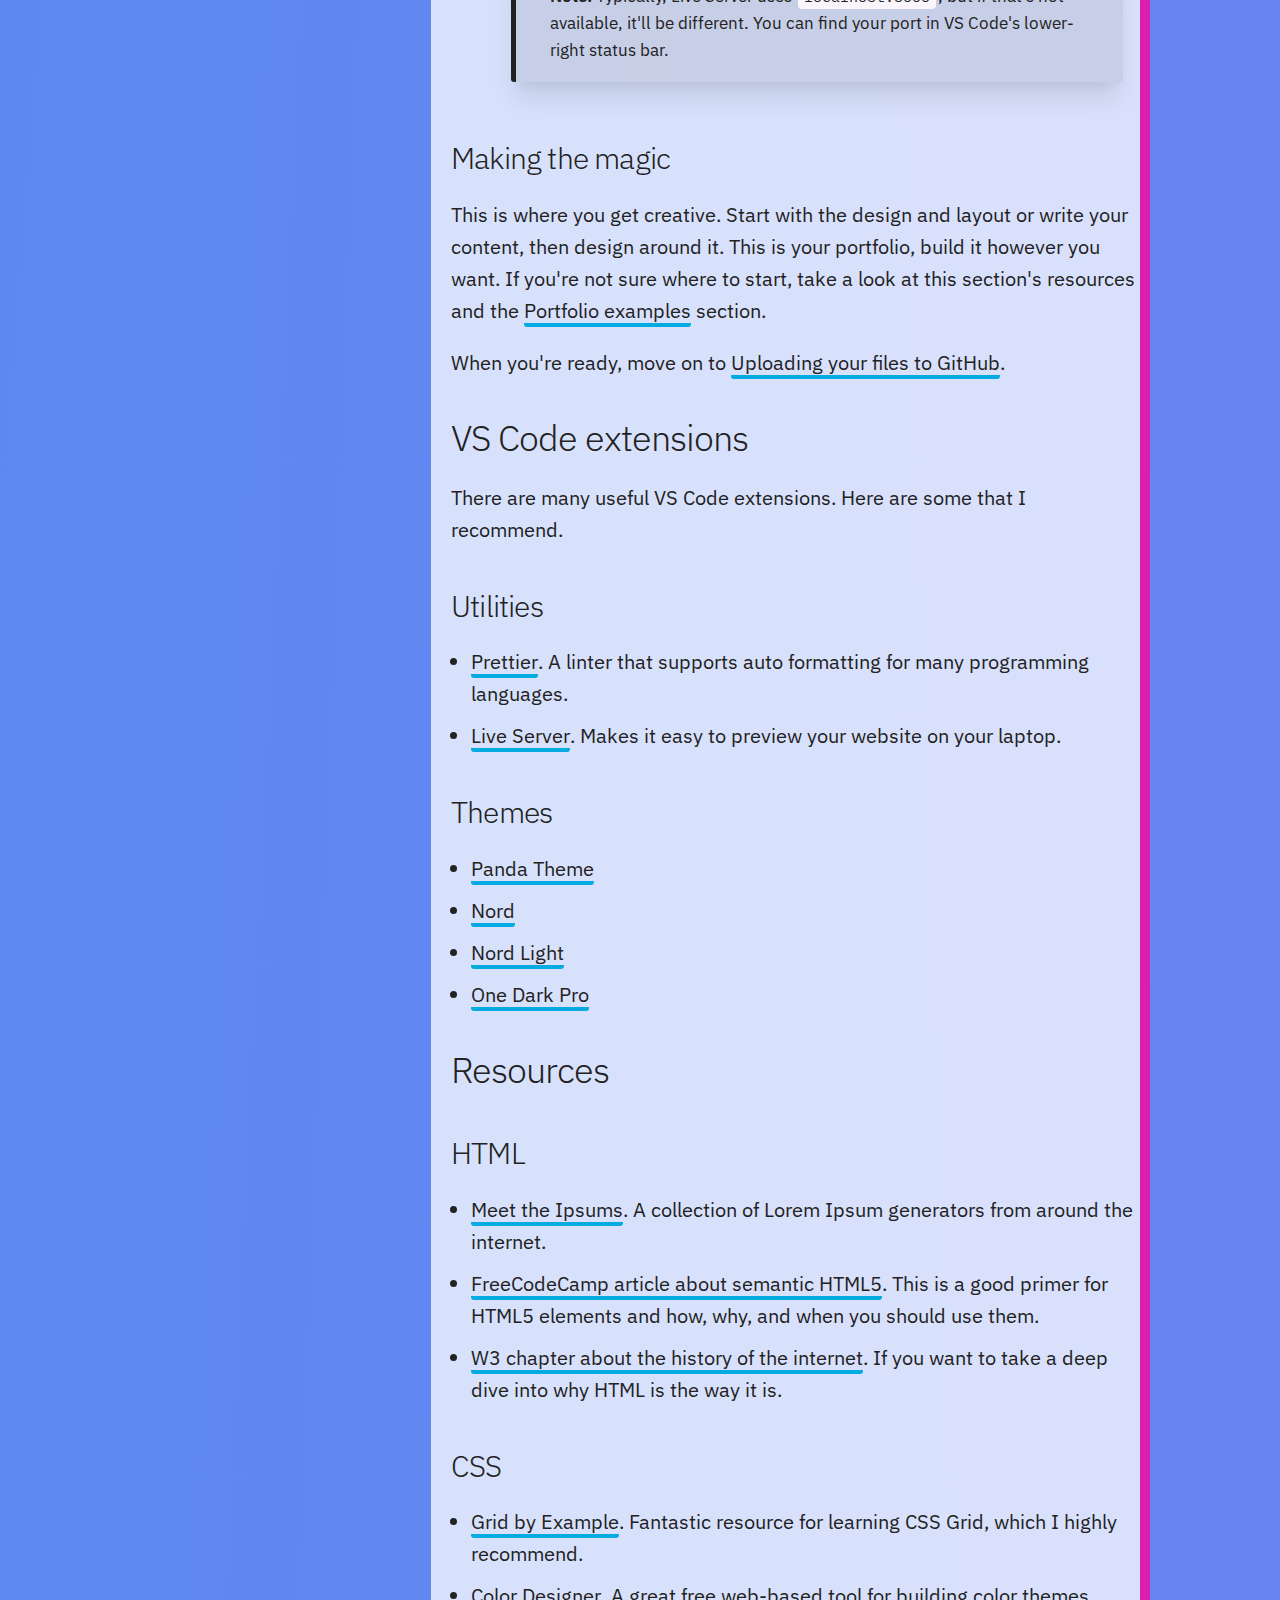
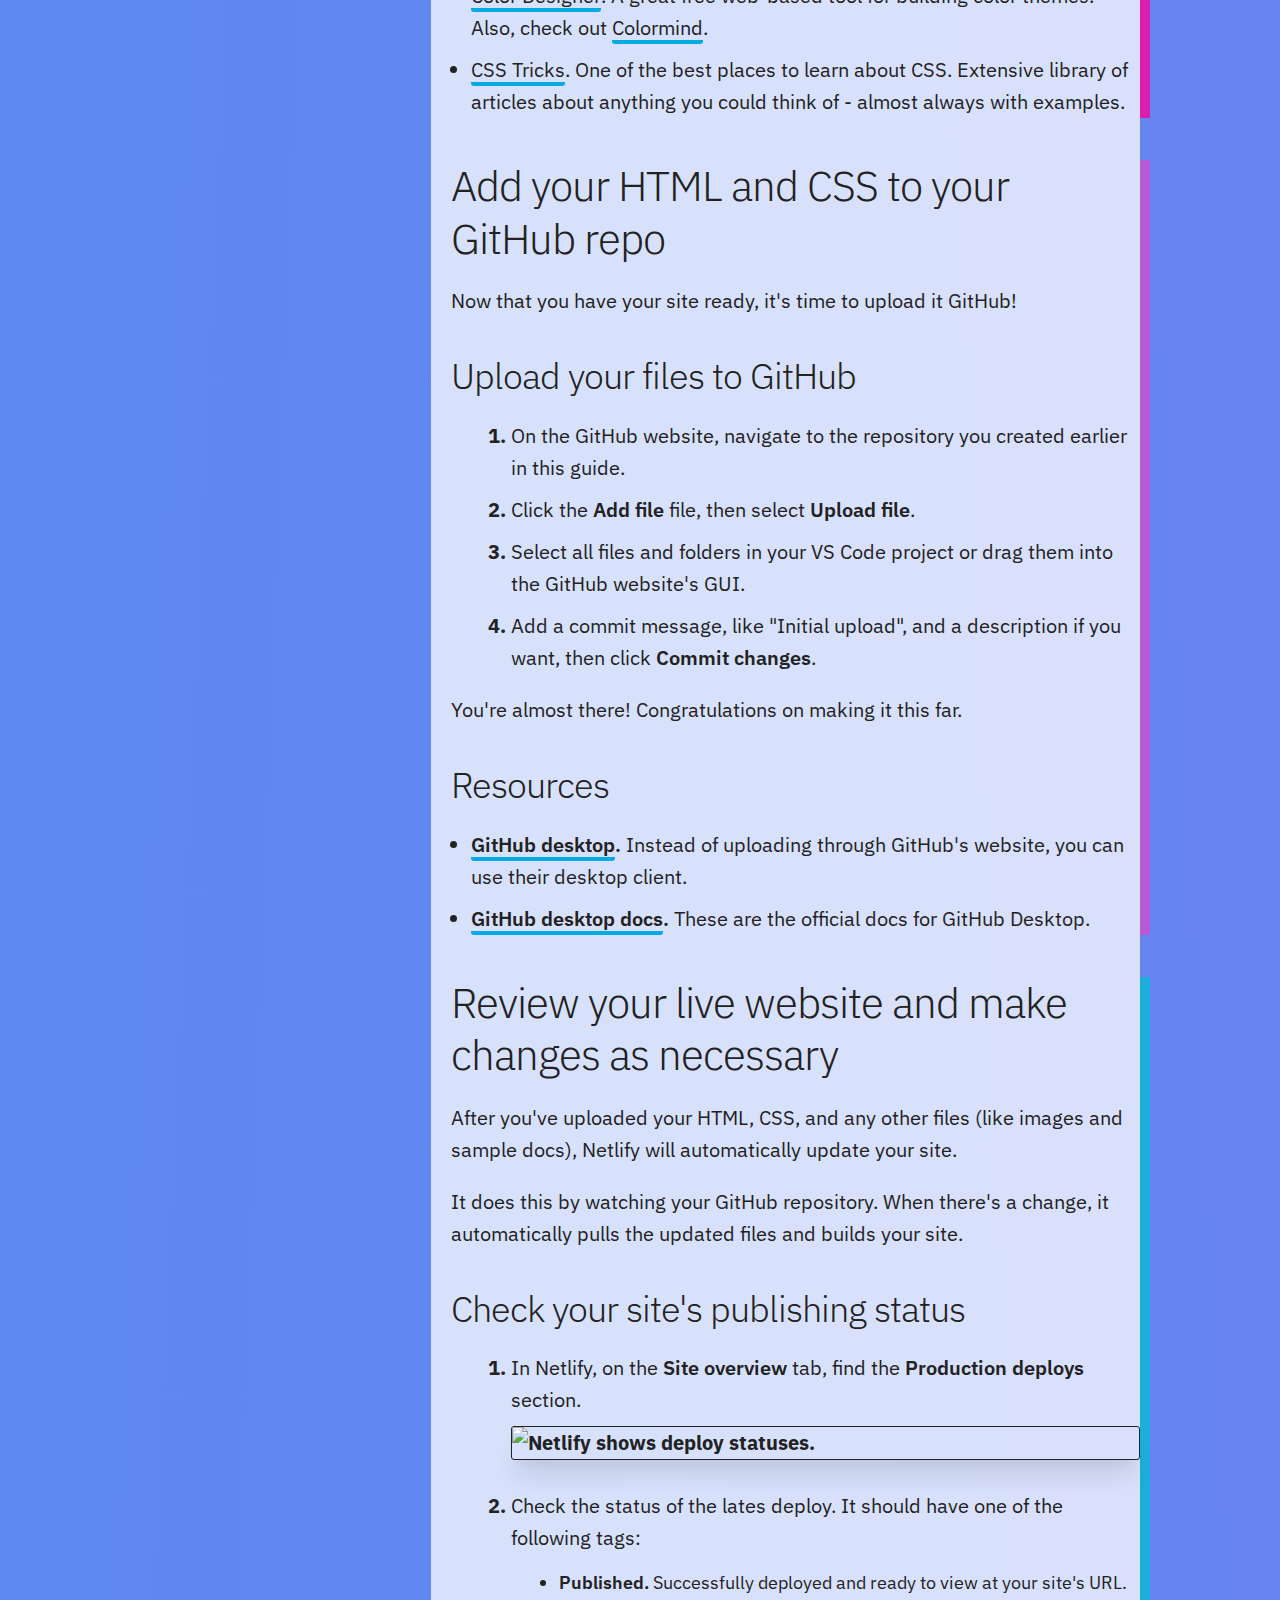
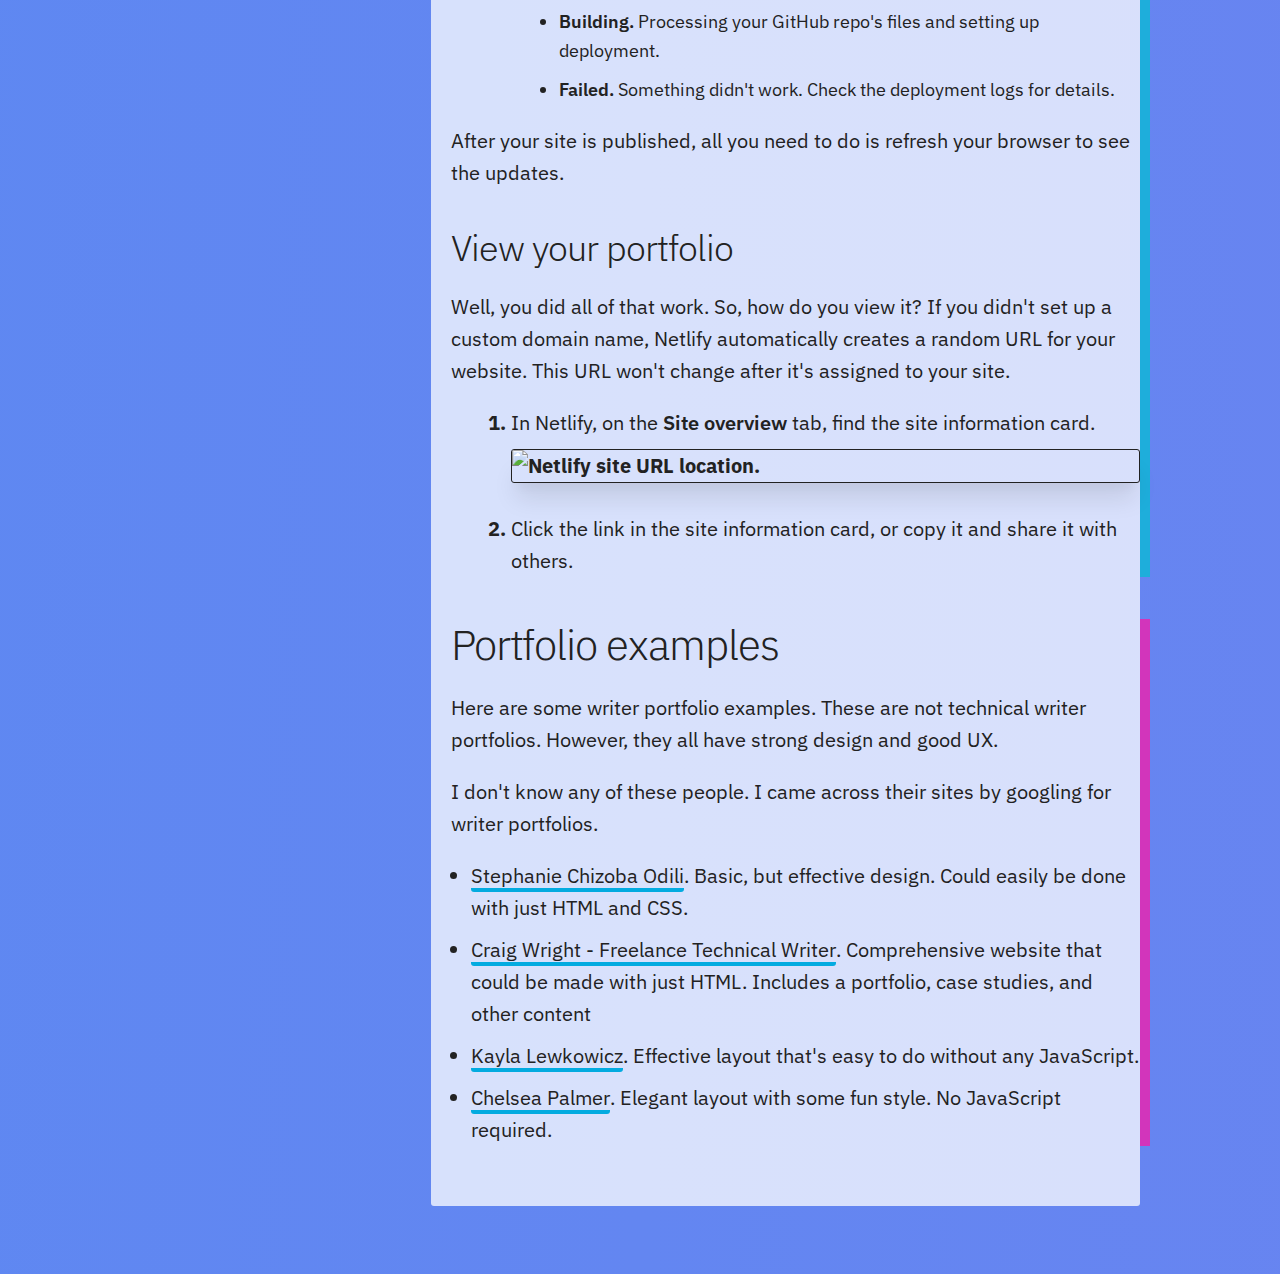
==== commit a947351b: "Typo fixes" ====
--- a/pages/netlify-and-github.html
+++ b/pages/netlify-and-github.html
@@ -1,7 +1,6 @@
 <!DOCTYPE html>
 <html lang="en">
-
-<head>
+  <head>
     <meta charset="UTF-8" />
     <title>Netlify and Github Portfolio</title>
     <link rel="stylesheet" href="../css/normalize.css" />
@@ -9,972 +8,895 @@
     <!-- GOOGLE FONTS -->
     <link rel="preconnect" href="https://fonts.gstatic.com" />
     <link
-        href="https://fonts.googleapis.com/css2?family=IBM+Plex+Sans&display=swap"
-        rel="stylesheet" />
+      href="https://fonts.googleapis.com/css2?family=IBM+Plex+Sans&display=swap"
+      rel="stylesheet"
+    />
     <link
-        href="https://fonts.googleapis.com/css2?family=IBM+Plex+Mono&display=swap"
-        rel="stylesheet" />
-</head>
-
-<body>
+      href="https://fonts.googleapis.com/css2?family=IBM+Plex+Mono&display=swap"
+      rel="stylesheet"
+    />
+  </head>
+
+  <body>
     <header>
-        <h1>
-            Publish a Web Portfolio with Netlify and GitHub
-        </h1>
-
-        <div class="header-navigation">
-            <a class="header-navigation-item"
-                href="https://wtd-basic-portfolio.netlify.app/">Basic web
-                portfolio
-                example</a>
-            <a class="header-navigation-item" href="../index.html">Upload
-                directly to Netlify</a>
-            <a class="header-navigation-item"
-                href="https://github.com/bobby-pancakes/docs-basic-portfolio">GitHub
-                repo</a>
-        </div>
+      <h1>Publish a Web Portfolio with Netlify and GitHub</h1>
+
+      <div class="header-navigation">
+        <a
+          class="header-navigation-item"
+          href="https://wtd-basic-portfolio.netlify.app/"
+          >Basic web portfolio example</a
+        >
+        <a class="header-navigation-item" href="../index.html"
+          >Upload directly to Netlify</a
+        >
+        <a
+          class="header-navigation-item"
+          href="https://github.com/bobby-pancakes/docs-basic-portfolio"
+          >GitHub repo</a
+        >
+      </div>
     </header>
 
     <div class="wrapper">
-        <aside id="toc" class="toc scroll-shadows">
-            <ul class="toc-list">
+      <aside id="toc" class="toc scroll-shadows">
+        <ul class="toc-list">
+          <li>
+            <a href="#what-you-need">What you'll need</a>
+          </li>
+          <li>
+            <a href="#what-you-wont-need">What you won't need</a>
+          </li>
+          <li>
+            <a href="#set-up-github">Set up GitHub</a>
+            <ul>
+              <li data-level="2">
+                <a href="#create-a-github-account">Create a GitHub account</a>
+              </li>
+              <li data-level="2">
+                <a href="#create-a-repo-in-github">Create a repo in GitHub</a>
+              </li>
+              <li data-level="2"><a href="#resources">Resources</a></li>
+            </ul>
+          </li>
+          <li>
+            <a href="#set-up-netlify">Set up Netlify</a>
+            <ul>
+              <li data-level="2">
+                <a href="#create-a-netlify-account">Create a Netlify account</a>
+              </li>
+              <li data-level="2">
+                <a href="#point-netlify-at-your-github-repository"
+                  >Point Netlify at your GitHub repository</a
+                >
+              </li>
+              <li data-level="2"><a href="#resources-1">Resources</a></li>
+            </ul>
+          </li>
+          <li>
+            <a href="#set-up-your-local-workspace"
+              >Set up your local workspace</a
+            >
+            <ul>
+              <li data-level="2">
+                <a href="#install-vs-code">Install VS Code</a>
+              </li>
+              <li data-level="2">
+                <a href="#create-a-local-project">Create a local project</a>
+              </li>
+              <li data-level="2">
+                <a href="#preview-your-site-locally"
+                  >Preview your site locally</a
+                >
+              </li>
+              <li data-level="2">
+                <a href="#making-the-magic">Making the magic</a>
+              </li>
+              <li data-level="2">
+                <a href="#vs-code-extensions">VS Code extensions</a>
+                <ul>
+                  <li data-level="3"><a href="#utilities">Utilities</a></li>
+                  <li data-level="3"><a href="#themes">Themes</a></li>
+                </ul>
+              </li>
+              <li data-level="2">
+                <a href="#resources-2">Resources</a>
+                <ul>
+                  <li data-level="3"><a href="#html-links">HTML links</a></li>
+                  <li data-level="3"><a href="#css-links">CSS links</a></li>
+                </ul>
+              </li>
+            </ul>
+          </li>
+          <li>
+            <a href="#add-your-html-and-css-to-your-github-repo"
+              >Add your HTML and CSS to your GitHub repo</a
+            >
+            <ul>
+              <li data-level="2">
+                <a href="#upload-your-files-to-github"
+                  >Upload your files to GitHub</a
+                >
+              </li>
+              <li data-level="2"><a href="#resources-3">Resources</a></li>
+            </ul>
+          </li>
+          <li>
+            <a href="#review-your-site">Review your site</a>
+            <ul>
+              <li data-level="2">
+                <a href="#check-your-site-publishing-status"
+                  >Check your site's publishing status</a
+                >
+              </li>
+            </ul>
+          </li>
+          <li>
+            <a href="#portfolio-examples">Portfolio examples</a>
+          </li>
+        </ul>
+      </aside>
+
+      <main class="content">
+        <p class="first-paragraph">
+          This guide shows you how to create a portfolio website and use Git
+          workflows with GitHub and Netlify to set up continuous Deployment. By
+          the end of this guide, you'll have a functioning website that anyone
+          with internet access can visit.
+        </p>
+        <p>
+          There are two versions of this guide: this one for using Netlify and
+          GitHub, and another one for uploading your portfolio directly to
+          Netlify. If you want to use a Git workflow and continuous deployment
+          check stay on this page. If you don't want to deal with Git, check out
+          the <a href="../index.html">other version</a>.
+        </p>
+        <p>
+          You don't need to follow this guide exactly. If you know what you're
+          doing, skip around. The worst thing that can happen is your site
+          doesn't go live. Which means you get to troubleshoot and make it
+          better. ✨
+        </p>
+
+        <section class="topic">
+          <h2 id="what-you-need">What you will need</h2>
+
+          <p>
+            In this guide, I'll use Visual Studio Code (VS Code), GitHub, and
+            Netlify. If you want to use a different text editor, repository
+            host, or other tool/service, go for it!
+          </p>
+          <ul>
+            <li>GitHub account</li>
+            <li>Netlify account</li>
+            <li>Text editor</li>
+            <li>Basic HTML</li>
+            <li>Basic CSS</li>
+          </ul>
+        </section>
+
+        <section class="topic">
+          <h2 id="what-you-wont-need">What you won't need</h2>
+
+          <ul>
+            <li>Paid tools or services</li>
+            <li>JavaScript</li>
+            <li>Command line</li>
+            <li>Servers</li>
+            <li>CMS</li>
+          </ul>
+        </section>
+
+        <section class="topic">
+          <h2 id="set-up-github">Set up GitHub</h2>
+
+          <p>
+            GitHub is a git repository host. You can think of it as a sort of
+            file storage service. There's a lot more to it than that, but we
+            won't get into the details of git or GitHub in this guide.
+          </p>
+
+          <h3 id="create-a-github-account">Create a GitHub account</h3>
+
+          <ol class="procedure">
+            <li>
+              <p>
+                If you don't have a GitHub account, go to
+                <a href="https://github.com/">GitHub.com</a>. On the main page,
+                enter your information, then click
+                <span class="bold">Sign up for GitHub</span>.
+              </p>
+
+              <img
+                src="../images/github.png"
+                alt="GitHub sign up form with prominent call to action button."
+                title="GitHub sign up form"
+              />
+
+              <p class="admonition note">
+                <span class="bold">Note:</span> You may need to verify that
+                you're a human at this point.
+              </p>
+            </li>
+            <li>
+              <p>
+                On the Welcome to GitHub page, select your answers, then select
+                <span class="bold">Complete Setup</span>.
+              </p>
+            </li>
+            <li>
+              <p>Verify your email address.</p>
+            </li>
+          </ol>
+
+          <h3 id="create-a-repo-in-github">Create a repo in GitHub</h3>
+
+          <ol class="procedure">
+            <li>
+              <p>
+                After signing into GitHub, on the home page (<a
+                  href="http://github.com"
+                  >github.com</a
+                >), select <span class="bold">Create repository</span>.
+              </p>
+            </li>
+            <li>
+              <p>
+                Ensure you're the repository owner and enter a repository name.
+              </p>
+            </li>
+            <li>
+              <p>Optionally, you can add a description for the repository.</p>
+            </li>
+            <li>
+              <p>
+                Choose whether you want the repository to be visible to other
+                people (public or private).
+              </p>
+            </li>
+            <li>
+              <p>
+                Optionally, choose to include a README file, .gitignore file, or
+                a license.
+              </p>
+              <ul>
                 <li>
-                    <a href="#what-you-need">What you'll need</a>
+                  <p>
+                    You should definitely include a README file to document your
+                    work.
+                  </p>
                 </li>
                 <li>
-                    <a href="#what-you-wont-need">What you won't need</a>
+                  <p>
+                    If you don't know what a .gitignore file is, you probably
+                    don't need it.
+                  </p>
                 </li>
                 <li>
-                    <a href="#set-up-github">Set up GitHub</a>
-                    <ul>
-                        <li data-level="2">
-                            <a href="#create-a-github-account">Create a
-                                GitHub account</a>
-                        </li>
-                        <li data-level="2">
-                            <a href="#create-a-repo-in-github">Create a repo
-                                in GitHub</a>
-                        </li>
-                        <li data-level="2"><a href="#resources">Resources</a>
-                        </li>
-                    </ul>
+                  <p>
+                    If you don't know what license to choose, the MIT or Mozilla
+                    Public License are good places to start.
+                  </p>
+                </li>
+              </ul>
+            </li>
+            <li>
+              <p>
+                After all of that, click
+                <span class="bold">Create repository</span>. You should see
+                something like this:
+              </p>
+
+              <img
+                src="../images/new-repo.png"
+                alt="GitHub sign up form with prominent call to action button."
+                title="GitHub sign up form"
+              />
+            </li>
+          </ol>
+          <p>
+            You can do a lot of things with a GitHub account. We'll come back to
+            this repository later in the guide, but will make minimal use of it.
+            If you want to learn more about GitHub (and git), check out the
+            following
+            <span class="bold">Resources</span> section.
+          </p>
+
+          <h3 id="resources">Resources</h3>
+
+          <ul>
+            <li>
+              GitHub's short
+              <a href="https://guides.github.com/activities/hello-world/"
+                >Hello World guide</a
+              >
+              is a great place to start.
+            </li>
+            <li>
+              You can also check out
+              <a href="https://guides.github.com/"
+                >the other official GitHub guides</a
+              >.
+            </li>
+            <li>
+              I personally love the
+              <a
+                href="https://www.youtube.com/playlist?list=PLRqwX-V7Uu6ZF9C0YMKuns9sLDzK6zoiV&amp;app"
+                >Git and GitHub for Poets</a
+              >
+              YouTube series.
+            </li>
+          </ul>
+        </section>
+
+        <section class="topic">
+          <h2 id="set-up-netlify">Set up Netlify</h2>
+
+          <p>
+            Netlify will host your web portfolio for free. If you have your own
+            domain name, you can set up Netlify to work with it. If you don't,
+            Netlify will give you a Netlify sub-domain for free.
+          </p>
+          <p class="admonition">
+            <span class="bold">Tip:</span> Netlify offers automatic
+            <a
+              href="https://docs.netlify.com/domains-https/https-ssl/#certificate-service-types"
+              >free HTTPS certificates</a
+            >
+            for sites hosted on their platform with custom domains.
+          </p>
+          <p>For further details refer to this section's resources.</p>
+
+          <h3 id="create-a-netlify-account">Create a Netlify account</h3>
+
+          <ol class="procedure">
+            <li>
+              <p>
+                Go to <a href="https://www.netlify.com/">Netlify.com</a>
+                and click
+                <span class="bold">Sign up</span>.
+              </p>
+            </li>
+            <li>
+              <p>Select the GitHub option.</p>
+              <p>
+                This will link your Netlify and GitHub accounts, streamlining
+                the publishing process for your portfolio.
+              </p>
+            </li>
+            <li>
+              <p>
+                Authorize Netlify on your GitHub account by selecting
+                <span class="bold">Authorize Netlify</span>.
+              </p>
+
+              <img
+                src="../images/netlify-and-github.png"
+                alt="GitHub sign up form with prominent call to action button."
+                title="GitHub sign up form"
+              />
+            </li>
+          </ol>
+
+          <h3 id="point-netlify-at-your-github-repository">
+            Point Netlify at your GitHub repository
+          </h3>
+
+          <ol class="procedure">
+            <li>
+              <p>
+                In Netlify, on the <span class="bold">Team overview</span>
+                page, select the
+                <span class="bold">New site from git</span> button.
+              </p>
+
+              <img
+                src="../images/new-site.png"
+                alt="GitHub sign up form with prominent call to action button."
+                title="GitHub sign up form"
+              />
+            </li>
+            <li>
+              <p>
+                Under <span class="bold">Continuous deployment</span>, select
+                GitHub.
+              </p>
+            </li>
+            <li>
+              <p>
+                Give Netlify permissions to verify your identity and act in
+                GitHub on your behalf by selecting
+                <span class="bold">Authorize Netlify</span>.
+              </p>
+            </li>
+            <li>
+              <p>
+                Set the scope of the Netlify integration by choosing** Select
+                repositories only**, then click
+                <span class="bold">Install</span>.
+              </p>
+              <p class="admonition note">
+                <span class="bold">Note:</span> You can optionally install
+                Netlify for all repositories on this GitHub account. I don't
+                recommend that, as it's not necessary.
+              </p>
+
+              <img
+                src="../images/scope.png"
+                alt="GitHub sign up form with prominent call to action button."
+                title="GitHub sign up form"
+              />
+            </li>
+            <li>
+              <p>
+                Under
+                <span class="bold">Continuous Deployment: GitHub App</span>,
+                click on your portfolio repository.
+              </p>
+            </li>
+            <li>
+              <p>
+                Confirm your deployment settings (the defaults should be fine if
+                you've followed this guide), then click
+                <span class="bold">Deploy site</span>.
+              </p>
+            </li>
+          </ol>
+
+          <h3 id="resources-1">Resources</h3>
+
+          <ul>
+            <li>
+              <a href="https://docs.netlify.com/">Netlify docs</a>
+            </li>
+            <li>
+              <a
+                href="https://docs.netlify.com/domains-https/custom-domains/configure-external-dns/"
+                >Setting up your own domain name on Netlify</a
+              >
+            </li>
+          </ul>
+        </section>
+
+        <section class="topic">
+          <h2 id="set-up-your-local-workspace">Set up your local workspace</h2>
+
+          <p>
+            To get started on your portfolio site, you need to the right tools.
+            These are all free tools that are commonly used by professionals,
+            but you don't need any experience to get started with them.
+          </p>
+
+          <h3 id="install-vs-code">Install VS Code</h3>
+
+          <ol class="procedure">
+            <li>
+              <p>
+                <a href="https://code.visualstudio.com/">Download</a>
+                and install VS Code.
+              </p>
+            </li>
+            <li>
+              <p>
+                Open VS Code, and select the extensions icon
+                <img
+                  src="../images/extension.png"
+                  alt="GitHub sign up form with prominent call to action button."
+                  title="GitHub sign up form"
+                  class="inline-image"
+                />
+                from the left-hand menu.
+              </p>
+            </li>
+            <li>
+              <p>
+                Search for &quot;live server&quot; and install the Live Server
+                extension.
+              </p>
+
+              <img
+                src="../images/live-server.png"
+                alt="GitHub sign up form with prominent call to action button."
+                title="GitHub sign up form"
+              />
+            </li>
+          </ol>
+
+          <h3 id="create-a-local-project">Create a local project</h3>
+
+          <p>
+            Now that you have VS Code installed, it's time to set up a project.
+            I put together a starter for you as a basic reference.
+          </p>
+
+          <h4>Download a GitHub project</h4>
+
+          <ol class="procedure">
+            <li>
+              <p>
+                Go to the
+                <a href="https://github.com/bobby-pancakes/basic-portfolio"
+                  >WTD-basic-portfolio</a
+                >
+                created by user Bobby Pancakes (an alias I created for this
+                project).
+              </p>
+            </li>
+            <li>
+              <p>Click the green Code button, then select Download ZIP.</p>
+            </li>
+            <li>
+              <p>
+                Extract the downloaded folder somewhere on your local computer.
+              </p>
+            </li>
+            <li>
+              <p>
+                In VS Code, open the downloaded project. It should look
+                something like this:
+              </p>
+              <img
+                src="../images/project.png"
+                alt="Project structure"
+                title="Project structure"
+              />
+            </li>
+          </ol>
+
+          <h4 id="preview-your-site-locally">Preview your site locally</h4>
+
+          <p>
+            One benefit of web development is quickly seeing how your changes
+            affect your site. With the Live Server extension installed, you can
+            preview your site before you upload it to GitHub. Read on to see
+            how.
+          </p>
+          <ol class="procedure">
+            <li>
+              <p>
+                In VS Code, right-click the index.html file the left-hand
+                navigation, then select
+                <span class="bold">Open with Live Server</span>.
+              </p>
+            </li>
+            <li>
+              <p>
+                Live Server should automatically open a new tab in your browser
+                and you'll see your site. If not, enter
+                <code>localhost:&#60;portNumber></code> in your browser's URL
+                bar.
+              </p>
+              <img
+                src="../images/port.png"
+                alt="Live Server indicates which port you can preview your site on."
+                title="Live Server port"
+              />
+              <p class="admonition note">
+                <span class="bold">Note:</span> Typically, Live Server uses
+                <code>localhost:5000</code>, but if that's not available, it'll
+                be different. You can find your port in VS Code's lower-right
+                status bar.
+              </p>
+            </li>
+          </ol>
+
+          <h4 id="making-the-magic">Making the magic</h4>
+
+          <p>
+            This is where you get creative. Start with the design and layout or
+            write your content, then design around it. This is your portfolio,
+            build it however you want. If you're not sure where to start, take a
+            look at this section's resources and the
+            <a href="#portfolio-examples">Portfolio examples</a>
+            section.
+          </p>
+
+          <p>
+            When you're ready, move on to
+            <a href="#uploading-your-files-to-github"
+              >Uploading your files to GitHub</a
+            >.
+          </p>
+
+          <h3 id="vs-code-extensions">VS Code extensions</h3>
+
+          <p>
+            There are many useful VS Code extensions. Here are some that I
+            recommend.
+          </p>
+
+          <h4 id="utilities">Utilities</h4>
+
+          <ul>
+            <li>
+              <a
+                href="https://marketplace.visualstudio.com/items?itemName=esbenp.prettier-vscode"
+                >Prettier</a
+              >. A linter that supports auto formatting for many programming
+              languages.
+            </li>
+            <li>
+              <a
+                href="https://marketplace.visualstudio.com/items?itemName=CoenraadS.bracket-pair-colorizer"
+                >Live Server</a
+              >. Makes it easy to preview your website on your laptop.
+            </li>
+          </ul>
+
+          <h4 id="themes">Themes</h4>
+
+          <ul>
+            <li>
+              <a
+                href="https://marketplace.visualstudio.com/items?itemName=tinkertrain.theme-panda"
+                >Panda Theme</a
+              >
+            </li>
+            <li>
+              <a
+                href="https://marketplace.visualstudio.com/items?itemName=arcticicestudio.nord-visual-studio-code"
+                >Nord</a
+              >
+            </li>
+            <li>
+              <a
+                href="https://marketplace.visualstudio.com/items?itemName=huytd.nord-light"
+                >Nord Light</a
+              >
+            </li>
+            <li>
+              <a
+                href="https://marketplace.visualstudio.com/items?itemName=zhuangtongfa.Material-theme"
+                >One Dark Pro</a
+              >
+            </li>
+          </ul>
+
+          <h3 id="resources-2">Resources</h3>
+
+          <h4 id="html-links">HTML</h4>
+
+          <ul>
+            <li>
+              <a href="https://meettheipsums.com/">Meet the Ipsums</a>. A
+              collection of Lorem Ipsum generators from around the internet.
+            </li>
+            <li>
+              <a
+                href="https://www.freecodecamp.org/news/semantic-html5-elements/"
+                >FreeCodeCamp article about semantic HTML5</a
+              >. This is a good primer for HTML5 elements and how, why, and when
+              you should use them.
+            </li>
+            <li>
+              <a href="https://www.w3.org/People/Raggett/book4/ch02.html"
+                >W3 chapter about the history of the internet</a
+              >. If you want to take a deep dive into why HTML is the way it is.
+            </li>
+          </ul>
+
+          <h4 id="css-links">CSS</h4>
+
+          <ul>
+            <li>
+              <a href="https://gridbyexample.com/">Grid by Example</a>.
+              Fantastic resource for learning CSS Grid, which I highly
+              recommend.
+            </li>
+            <li>
+              <a href="https://colordesigner.io/">Color Designer</a>. A great
+              free web-based tool for building color themes. Also, check out
+              <a href="http://colormind.io/">Colormind</a>.
+            </li>
+            <li>
+              <a href="https://css-tricks.com/">CSS Tricks</a>. One of the best
+              places to learn about CSS. Extensive library of articles about
+              anything you could think of - almost always with examples.
+            </li>
+          </ul>
+        </section>
+
+        <section class="topic">
+          <h2 id="add-your-html-and-css-to-your-github-repo">
+            Add your HTML and CSS to your GitHub repo
+          </h2>
+
+          <p>
+            Now that you have your site ready, it's time to upload it GitHub!
+          </p>
+
+          <h3 id="upload-your-files-to-github">Upload your files to GitHub</h3>
+
+          <ol class="procedure">
+            <li>
+              <p>
+                On the GitHub website, navigate to the repository you created
+                earlier in this guide.
+              </p>
+            </li>
+            <li>
+              <p>
+                Click the <span class="bold">Add file</span> file, then select
+                <span class="bold">Upload file</span>.
+              </p>
+            </li>
+            <li>
+              <p>
+                Select all files and folders in your VS Code project or drag
+                them into the GitHub website's GUI.
+              </p>
+            </li>
+            <li>
+              <p>
+                Add a commit message, like "Initial upload", and a description
+                if you want, then click
+                <span class="bold">Commit changes</span>.
+              </p>
+            </li>
+          </ol>
+
+          <p>You're almost there! Congratulations on making it this far.</p>
+
+          <h3 id="resources-3">Resources</h3>
+
+          <ul>
+            <li>
+              <span class="bold"
+                ><a href="https://desktop.github.com/">GitHub desktop</a>.</span
+              >
+              Instead of uploading through GitHub's website, you can use their
+              desktop client.
+            </li>
+            <li>
+              <span class="bold"
+                ><a
+                  href="https://docs.github.com/en/free-pro-team@latest/desktop"
+                  >GitHub desktop docs</a
+                >.</span
+              >
+              These are the official docs for GitHub Desktop.
+            </li>
+          </ul>
+        </section>
+
+        <section class="topic">
+          <h2 id="review-your-site">
+            Review your live website and make changes as necessary
+          </h2>
+
+          <p>
+            After you've uploaded your HTML, CSS, and any other files (like
+            images and sample docs), Netlify will automatically update your
+            site.
+          </p>
+          <p>
+            It does this by watching your GitHub repository. When there's a
+            change, it automatically pulls the updated files and builds your
+            site.
+          </p>
+
+          <h3 id="check-your-site-publishing-status">
+            Check your site's publishing status
+          </h3>
+
+          <ol class="procedure">
+            <li>
+              <p>
+                In Netlify, on the <span class="bold">Site overview</span>
+                tab, find the
+                <span class="bold">Production deploys</span>
+                section.
+              </p>
+              <img
+                src="../images/deploy.png"
+                alt="Netlify shows deploy statuses."
+                title="Netlify deploy status"
+              />
+            </li>
+            <li>
+              <p>
+                Check the status of the lates deploy. It should have one of the
+                following tags:
+              </p>
+
+              <ul>
+                <li>
+                  <p>
+                    <span class="bold">Published.</span>
+                    Successfully deployed and ready to view at your site's URL.
+                  </p>
                 </li>
                 <li>
-                    <a href="#set-up-netlify">Set up Netlify</a>
-                    <ul>
-                        <li data-level="2">
-                            <a href="#create-a-netlify-account">Create a
-                                Netlify account</a>
-                        </li>
-                        <li data-level="2">
-                            <a href="#point-netlify-at-your-github-repository">Point
-                                Netlify at your GitHub
-                                repository</a>
-                        </li>
-                        <li data-level="2"><a href="#resources-1">Resources</a>
-                        </li>
-                    </ul>
+                  <p>
+                    <span class="bold">Building.</span>
+                    Processing your GitHub repo's files and setting up
+                    deployment.
+                  </p>
                 </li>
                 <li>
-                    <a href="#set-up-your-local-workspace">Set up your local
-                        workspace</a>
-                    <ul>
-                        <li data-level="2">
-                            <a href="#install-vs-code">Install VS Code</a>
-                        </li>
-                        <li data-level="2">
-                            <a href="#create-a-local-project">Create a local
-                                project</a>
-                        </li>
-                        <li data-level="2">
-                            <a href="#preview-your-site-locally">Preview
-                                your site locally</a>
-                        </li>
-                        <li data-level="2">
-                            <a href="#making-the-magic">Making the magic</a>
-                        </li>
-                        <li data-level="2">
-                            <a href="#vs-code-extensions">VS Code extensions</a>
-                            <ul>
-                                <li data-level="3"><a
-                                        href="#utilities">Utilities</a></li>
-                                <li data-level="3"><a href="#themes">Themes</a>
-                                </li>
-                            </ul>
-                        </li>
-                        <li data-level="2">
-                            <a href="#resources-2">Resources</a>
-                            <ul>
-                                <li data-level="3"><a href="#html-links">HTML
-                                        links</a></li>
-                                <li data-level="3"><a href="#css-links">CSS
-                                        links</a></li>
-                            </ul>
-                        </li>
-                    </ul>
+                  <p>
+                    <span class="bold">Failed.</span> Something didn't work.
+                    Check the deployment logs for details.
+                  </p>
                 </li>
-                <li>
-                    <a href="#add-your-html-and-css-to-your-github-repo">Add
-                        your HTML and CSS to your GitHub repo</a>
-                    <ul>
-                        <li data-level="2">
-                            <a href="#upload-your-files-to-github">Upload
-                                your files to GitHub</a>
-                        </li>
-                        <li data-level="2"><a href="#resources-3">Resources</a>
-                        </li>
-                    </ul>
-                </li>
-                <li>
-                    <a href="#review-your-site">Review
-                        your site</a>
-                    <ul>
-                        <li data-level="2">
-                            <a href="#check-your-site-publishing-status">Check
-                                your site's publishing status</a>
-                        </li>
-                    </ul>
-                </li>
-                <li>
-                    <a href="#portfolio-examples">Portfolio examples</a>
-                </li>
-            </ul>
-        </aside>
-
-        <main class="content">
-            <p class="first-paragraph">This guide shows you how to create a
-                portfolio
-                website and use Git workflows with GitHub and Netlify to set up
-                continuous Deployment. By the end of this guide,
-                you'll have a functioning website that anyone with internet
-                access can visit.
-            </p>
-            <p>There are two versions of this guide: this one for using Netlify
-                and GitHub, and
-                another one for uploading yourportfolio directly to Netlify. If
-                you want to use a Git workflow and continuous
-                deployment check stay on this page. If
-                you don't want to deal with Git,
-                check out the <a href="../index.html">other version</a>.
-            </p>
-            <p>
-                You don't need to follow this guide exactly. If you know
-                what
-                you're doing, skip around. The worst thing that can happen is
-                your
-                site doesn't go live. Which means you get to troubleshoot and
-                make it
-                better. ✨
-            </p>
-
-            <section class="topic">
-                <h2 id="what-you-need">What you will need</h2>
-
-                <p>
-                    In this guide, I'll use Visual Studio Code
-                    (VS Code), GitHub, and Netlify. If you want to use a
-                    different
-                    text editor, repository host, or other tool/service, go for
-                    it!
-                </p>
-                <ul>
-                    <li>GitHub account</li>
-                    <li>Netlify account</li>
-                    <li>Text editor</li>
-                    <li>Basic HTML</li>
-                    <li>Basic CSS</li>
-                </ul>
-            </section>
-
-
-            <section class="topic">
-                <h2 id="what-you-wont-need">What you won't need</h2>
-
-                <ul>
-                    <li>Paid tools or services</li>
-                    <li>JavaScript</li>
-                    <li>Command line</li>
-                    <li>Servers</li>
-                    <li>CMS</li>
-                </ul>
-            </section>
-
-
-            <section class="topic">
-                <h2 id="set-up-github">Set up GitHub</h2>
-
-                <p>
-                    GitHub is a git repository host. You can think of it as a
-                    sort of file
-                    storage service. There's a lot more to it than that, but we
-                    won't get
-                    into the details of git or GitHub in this guide.
-                </p>
-
-                <h3 id="create-a-github-account">Create a GitHub account
-                </h3>
-
-                <ol class="procedure">
-                    <li>
-                        <p>
-                            If you don't have a GitHub account, go to
-                            <a href="https://github.com/">GitHub.com</a>. On the
-                            main page,
-                            enter your information, then click
-                            <span class="bold">Sign up for GitHub</span>.
-                        </p>
-
-                        <img src="../images/github.png"
-                            alt="GitHub sign up form with prominent call to action button."
-                            title="GitHub sign up form" />
-
-                        <p class="admonition note">
-                            <span class="bold">Note:</span> You may need to
-                            verify that
-                            you're a human
-                            at this point.
-                        </p>
-                    </li>
-                    <li>
-                        <p>
-                            On the Welcome to GitHub page, select your answers,
-                            then select
-                            <span class="bold">Complete Setup</span>.
-                        </p>
-                    </li>
-                    <li>
-                        <p>Verify your email address.</p>
-                    </li>
-                </ol>
-
-                <h3 id="create-a-repo-in-github">Create a repo in GitHub
-                </h3>
-
-                <ol class="procedure">
-                    <li>
-                        <p>
-                            After signing into GitHub, on the home page (<a
-                                href="http://github.com">github.com</a>), select
-                            <span class="bold">Create repository</span>.
-                        </p>
-                    </li>
-                    <li>
-                        <p>
-                            Ensure you're the repository owner and enter a
-                            repository name.
-                        </p>
-                    </li>
-                    <li>
-                        <p>Optionally, you can add a description for the
-                            repository.</p>
-                    </li>
-                    <li>
-                        <p>
-                            Choose whether you want the repository to be visible
-                            to other
-                            people (public or private).
-                        </p>
-                    </li>
-                    <li>
-                        <p>
-                            Optionally, choose to include a README file,
-                            .gitignore file, or a
-                            license.
-                        </p>
-                        <ul>
-                            <li>
-                                <p>
-                                    You should definitely include a README file
-                                    to document your
-                                    work.
-                                </p>
-                            </li>
-                            <li>
-                                <p>
-                                    If you don't know what a .gitignore file is,
-                                    you probably
-                                    don't need it.
-                                </p>
-                            </li>
-                            <li>
-                                <p>
-                                    If you don't know what license to choose,
-                                    the MIT or Mozilla
-                                    Public License are good places to start.
-                                </p>
-                            </li>
-                        </ul>
-                    </li>
-                    <li>
-                        <p>
-                            After all of that, click <span class="bold">Create
-                                repository</span>. You
-                            should see something like this:
-                        </p>
-
-                        <img src="../images/new-repo.png"
-                            alt="GitHub sign up form with prominent call to action button."
-                            title="GitHub sign up form" />
-                    </li>
-                </ol>
-                <p>
-                    You can do a lot of things with a GitHub account. We'll come
-                    back to
-                    this repository later in the guide, but will make minimal
-                    use of it.
-                    If you want to learn more about GitHub (and git), check out
-                    the
-                    following
-                    <span class="bold">Resources</span> section.
-                </p>
-
-                <h3 id="resources">Resources</h3>
-
-                <ul>
-                    <li>
-                        GitHub's short
-                        <a
-                            href="https://guides.github.com/activities/hello-world/">Hello
-                            World guide</a>
-                        is a great place to start.
-                    </li>
-                    <li>
-                        You can also check out
-                        <a href="https://guides.github.com/">the other official
-                            GitHub
-                            guides</a>.
-                    </li>
-                    <li>
-                        I personally love the
-                        <a
-                            href="https://www.youtube.com/playlist?list=PLRqwX-V7Uu6ZF9C0YMKuns9sLDzK6zoiV&amp;app">Git
-                            and GitHub for
-                            Poets</a>
-                        YouTube series.
-                    </li>
-                </ul>
-            </section>
-
-            <section class="topic">
-                <h2 id="set-up-netlify">Set up Netlify</h2>
-
-                <p>
-                    Netlify will host your web portfolio for free. If you have
-                    your own
-                    domain name, you can set up Netlify to work with it. If you
-                    don't,
-                    Netlify will give you a Netlify sub-domain for free.
-                </p>
-                <p class="admonition">
-                    <span class="bold">Tip:</span> Netlify offers automatic
-                    <a
-                        href="https://docs.netlify.com/domains-https/https-ssl/#certificate-service-types">free
-                        HTTPS
-                        certificates</a>
-                    for sites hosted on their platform with custom domains.
-                </p>
-                <p>For further details refer to this section's resources.</p>
-
-                <h3 id="create-a-netlify-account">Create a Netlify account</h3>
-
-                <ol class="procedure">
-                    <li>
-                        <p>
-                            Go to <a
-                                href="https://www.netlify.com/">Netlify.com</a>
-                            and click
-                            <span class="bold">Sign up</span>.
-                        </p>
-                    </li>
-                    <li>
-                        <p>Select the GitHub option.</p>
-                        <p>
-                            This will link your Netlify and GitHub accounts,
-                            streamlining the
-                            publishing process for your portfolio.
-                        </p>
-                    </li>
-                    <li>
-                        <p>
-                            Authorize Netlify on your GitHub account by
-                            selecting
-                            <span class="bold">Authorize Netlify</span>.
-                        </p>
-
-                        <img src="../images/netlify-and-github.png"
-                            alt="GitHub sign up form with prominent call to action button."
-                            title="GitHub sign up form" />
-                    </li>
-                </ol>
-
-                <h3 id="point-netlify-at-your-github-repository">
-                    Point Netlify at your GitHub repository
-                </h3>
-
-                <ol class="procedure">
-                    <li>
-                        <p>
-                            In Netlify, on the <span class="bold">Team
-                                overview</span>
-                            page, select the
-                            <span class="bold">New site from git</span> button.
-                        </p>
-
-                        <img src="../images/new-site.png"
-                            alt="GitHub sign up form with prominent call to action button."
-                            title="GitHub sign up form" />
-                    </li>
-                    <li>
-                        <p>Under <span class="bold">Continous deployment</span>,
-                            select
-                            GitHub.</p>
-                    </li>
-                    <li>
-                        <p>
-                            Give Netlify permissions to verify your identity and
-                            act in GitHub
-                            on your behalf by selecting <span
-                                class="bold">Authorize
-                                Netlify</span>.
-                        </p>
-                    </li>
-                    <li>
-                        <p>
-                            Set the scope of the Netlify integration by
-                            choosing** Select
-                            repositories only**, then click
-                            <span class="bold">Install</span>.
-                        </p>
-                        <p class="admonition note">
-                            <span class="bold">Note:</span> You can optionally
-                            install
-                            Netlify for all
-                            repositories on this GitHub account. I don't
-                            recommend that, as
-                            it's not necessary.
-                        </p>
-
-                        <img src="../images/scope.png"
-                            alt="GitHub sign up form with prominent call to action button."
-                            title="GitHub sign up form" />
-                    </li>
-                    <li>
-                        <p>
-                            Under <span class="bold">Continuous Deployment:
-                                GitHub
-                                App</span>, click on
-                            your portfolio repository.
-                        </p>
-                    </li>
-                    <li>
-                        <p>
-                            Confirm your deployment settings (the defaults
-                            should be fine if
-                            you've followed this guide), then click
-                            <span class="bold">Deploy site</span>.
-                        </p>
-                    </li>
-                </ol>
-
-                <h3 id="resources-1">Resources</h3>
-
-                <ul>
-                    <li>
-                        <a href="https://docs.netlify.com/">Netlify docs</a>
-                    </li>
-                    <li>
-                        <a
-                            href="https://docs.netlify.com/domains-https/custom-domains/configure-external-dns/">Setting
-                            up your own
-                            domain name on Netlify</a>
-                    </li>
-                </ul>
-            </section>
-
-            <section class="topic">
-                <h2 id="set-up-your-local-workspace">Set up your local workspace
-                </h2>
-
-                <p>To get started on your portfolio site, you need to the right
-                    tools.
-                    These are all free tools that are commonly used by
-                    professionals, but
-                    you don't need any experience to get started with them.
-                </p>
-
-                <h3 id="install-vs-code">Install VS Code</h3>
-
-                <ol class="procedure">
-                    <li>
-                        <p>
-                            <a
-                                href="https://code.visualstudio.com/">Download</a>
-                            and install
-                            VS Code.
-                        </p>
-                    </li>
-                    <li>
-                        <p>
-                            Open VS Code, and select the extensions icon
-                            <img src="../images/extension.png"
-                                alt="GitHub sign up form with prominent call to action button."
-                                title="GitHub sign up form"
-                                class="inline-image" />
-                            from the left-hand menu.
-                        </p>
-                    </li>
-                    <li>
-                        <p>
-                            Search for &quot;live server&quot; and install the
-                            Live Server
-                            extension.
-                        </p>
-
-                        <img src="../images/live-server.png"
-                            alt="GitHub sign up form with prominent call to action button."
-                            title="GitHub sign up form" />
-                    </li>
-                </ol>
-
-                <h3 id="create-a-local-project">Create a local project</h3>
-
-                <p>
-                    Now that you have VS Code installed, it's time to set up a
-                    project. I
-                    put together a starter for you as a basic reference.
-                </p>
-
-                <h4>Download a GitHub project</h4>
-
-                <ol class="procedure">
-                    <li>
-                        <p>
-                            Go to the
-                            <a
-                                href="https://github.com/bobby-pancakes/basic-portfolio">WTD-basic-portfolio</a>
-                            created by user Bobby Pancakes (an alias I created
-                            for this
-                            project).
-                        </p>
-                    </li>
-                    <li>
-                        <p>Click the green Code button, then select Download
-                            ZIP.</p>
-                    </li>
-                    <li>
-                        <p>
-                            Extract the downloaded folder somewhere on your
-                            local computer.
-                        </p>
-                    </li>
-                    <li>
-                        <p>
-                            In VS Code, open the downloaded project. It should
-                            look something
-                            like this:
-                        </p>
-                        <img src="../images/project.png" alt="Project structure"
-                            title="Project structure" />
-                    </li>
-                </ol>
-
-                <h4 id="preview-your-site-locally">Preview your site locally
-                </h4>
-
-                <p>
-                    One benefit of web development is quickly seeing how your
-                    changes
-                    affect your site. With the Live Server extension installed,
-                    you can
-                    preview your site before you upload it to GitHub. Read on to
-                    see how.
-                </p>
-                <ol class="procedure">
-                    <li>
-                        <p>
-                            In VS Code, right-click the index.html file the
-                            left-hand navigation, then select <span
-                                class="bold">Open with Live Server</span>.
-                        </p>
-                    </li>
-                    <li>
-                        <p>
-                            Live Server should automatically open a new tab in
-                            your browser
-                            and you'll see your site. If not, enter
-                            <code>localhost:&#60;portNumber></code> in your
-                            browser's URL bar.
-                        </p>
-                        <img src="../images/port.png"
-                            alt="Live Server indicates which port you can preview your site on."
-                            title="Live Server port" />
-                        <p class="admonition note">
-                            <span class="bold">Note:</span> Typically, Live
-                            Server uses
-                            <code>localhost:5000</code>, but if that's not
-                            available, it'll be
-                            different. You can find your port in VS Code's
-                            lower-right status
-                            bar.
-                        </p>
-                    </li>
-                </ol>
-
-                <h4 id="making-the-magic">Making the magic</h4>
-
-                <p>
-                    This is where you get creative. Start with the design and
-                    layout or
-                    write your content, then design around it. This is your
-                    portfolio,
-                    build it however you want. If you're not sure where to
-                    start, take a
-                    look at this section's resources and the
-                    <a href="#portfolio-examples">Portfolio examples</a>
-                    section.
-                </p>
-
-                <p>
-                    When you're ready, move on to
-                    <a href="#uploading-your-files-to-github">Uploading your
-                        files to
-                        GitHub</a>.
-                </p>
-
-                <h3 id="vs-code-extensions">VS Code extensions</h3>
-
-                <p>
-                    There are many useful VS Code extensions. Here are some that
-                    I
-                    recommend.
-                </p>
-
-                <h4 id="utilities">Utilities</h4>
-
-                <ul>
-                    <li>
-                        <a
-                            href="https://marketplace.visualstudio.com/items?itemName=esbenp.prettier-vscode">Prettier</a>.
-                        A linter
-                        that supports auto formatting for many programming
-                        languages.
-                    </li>
-                    <li>
-                        <a
-                            href="https://marketplace.visualstudio.com/items?itemName=CoenraadS.bracket-pair-colorizer">Live
-                            Server</a>. Makes it easy to preview your website on
-                        your laptop.
-                    </li>
-                </ul>
-
-                <h4 id="themes">Themes</h4>
-
-                <ul>
-                    <li>
-                        <a
-                            href="https://marketplace.visualstudio.com/items?itemName=tinkertrain.theme-panda">Panda
-                            Theme</a>
-                    </li>
-                    <li>
-                        <a
-                            href="https://marketplace.visualstudio.com/items?itemName=arcticicestudio.nord-visual-studio-code">Nord</a>
-                    </li>
-                    <li>
-                        <a
-                            href="https://marketplace.visualstudio.com/items?itemName=huytd.nord-light">Nord
-                            Light</a>
-                    </li>
-                    <li>
-                        <a
-                            href="https://marketplace.visualstudio.com/items?itemName=zhuangtongfa.Material-theme">One
-                            Dark Pro</a>
-                    </li>
-                </ul>
-
-                <h3 id="resources-2">Resources</h3>
-
-                <h4 id="html-links">HTML</h4>
-
-                <ul>
-                    <li>
-                        <a href="https://meettheipsums.com/">Meet the
-                            Ipsums</a>. A
-                        collection of Lorem Ipsum generators from around the
-                        internet.
-                    </li>
-                    <li>
-                        <a
-                            href="https://www.freecodecamp.org/news/semantic-html5-elements/">FreeCodeCamp
-                            article about semantic
-                            HTML5</a>. This is a good primer for HTML5 elements
-                        and how, why,
-                        and when
-                        you should use them.
-                    </li>
-                    <li>
-                        <a
-                            href="https://www.w3.org/People/Raggett/book4/ch02.html">W3
-                            chapter
-                            about the history of the internet</a>.
-                        If you want to take a deep dive into why HTML is the way
-                        it is.
-                    </li>
-                </ul>
-
-                <h4 id="css-links">CSS</h4>
-
-                <ul>
-                    <li>
-                        <a href="https://gridbyexample.com/">Grid by
-                            Example</a>. Fantastic
-                        resource for learning CSS Grid, which I highly
-                        recommend.
-                    </li>
-                    <li>
-                        <a href="https://colordesigner.io/">Color Designer</a>.
-                        A great free
-                        web-based tool for building color themes. Also, check
-                        out
-                        <a href="http://colormind.io/">Colormind</a>.
-                    </li>
-                    <li>
-                        <a href="https://css-tricks.com/">CSS Tricks</a>. One of
-                        the best
-                        places to learn about CSS. Extensive library of articles
-                        about
-                        anything you could think of - almost always with
-                        examples.
-                    </li>
-                </ul>
-            </section>
-
-            <section class="topic">
-                <h2 id="add-your-html-and-css-to-your-github-repo">
-                    Add your HTML and CSS to your GitHub repo
-                </h2>
-
-                <p>Now that you have your site ready, it's time to upload it
-                    GitHub!</p>
-
-                <h3 id="upload-your-files-to-github">
-                    Upload your files to GitHub
-                </h3>
-
-                <ol class="procedure">
-                    <li>
-                        <p>
-                            On the GitHub website, navigate to the repository
-                            you created
-                            earlier in this guide.
-                        </p>
-                    </li>
-                    <li>
-                        <p>
-                            Click the <span class="bold">Add file</span> file,
-                            then select
-                            <span class="bold">Upload file</span>.
-                        </p>
-                    </li>
-                    <li>
-                        <p>
-                            Select all files and folders in your VS Code project
-                            or drag them
-                            into the GitHub website's GUI.
-                        </p>
-                    </li>
-                    <li>
-                        <p>
-                            Add a commit message, like "Initial upload", and a
-                            description if
-                            you want, then click <span class="bold">Commit
-                                changes</span>.
-                        </p>
-                    </li>
-                </ol>
-
-                <p>You're almost there! Congratulations on making it this far.
-                </p>
-
-                <h3 id="resources-3">Resources</h3>
-
-                <ul>
-                    <li>
-                        <span class="bold"><a
-                                href="https://desktop.github.com/">GitHub
-                                desktop</a>.</span>
-                        Instead of uploading through GitHub's website, you can
-                        use their desktop client.
-                    </li>
-                    <li>
-                        <span class="bold"><a
-                                href="https://docs.github.com/en/free-pro-team@latest/desktop">GitHub
-                                desktop docs</a>.</span>
-                        These are the official docs for GitHub Desktop.
-                    </li>
-                </ul>
-            </section>
-
-            <section class="topic">
-                <h2 id="review-your-site">
-                    Review your live website and make changes as necessary
-                </h2>
-
-                <p>
-                    After you've uploaded your HTML, CSS, and any other files
-                    (like images
-                    and sample docs), Netlify will automatically update your
-                    site.
-                </p>
-                <p>
-                    It does this by watching your GitHub repository. When
-                    there's a
-                    change, it automatically pulls the updated files and builds
-                    your site.
-                </p>
-
-                <h3 id="check-your-site-publishing-status">
-                    Check your site's publishing status
-                </h3>
-
-                <ol class="procedure">
-                    <li>
-                        <p>
-                            In Netlify, on the <span class="bold">Site
-                                overview</span>
-                            tab, find the
-                            <span class="bold">Production deploys</span>
-                            section.
-                        </p>
-                        <img src="../images/deploy.png"
-                            alt="Netlify shows deploy statuses."
-                            title="Netlify deploy status" />
-                    </li>
-                    <li>
-                        <p>
-                            Check the status of the lates deploy. It should have
-                            one of the
-                            following tags:
-                        </p>
-
-                        <ul>
-                            <li>
-                                <p>
-                                    <span class="bold">Published.</span>
-                                    Successfully
-                                    deployed and ready to
-                                    view at your site's URL.
-                                </p>
-                            </li>
-                            <li>
-                                <p>
-                                    <span class="bold">Building.</span>
-                                    Processing your
-                                    GitHub repo's files
-                                    and setting up deployment.
-                                </p>
-                            </li>
-                            <li>
-                                <p>
-                                    <span class="bold">Failed.</span> Something
-                                    didn't
-                                    work. Check the
-                                    deployment logs for details.
-                                </p>
-                            </li>
-                        </ul>
-                    </li>
-                </ol>
-                <p>
-                    After your site is published, all you need to do is refresh
-                    your
-                    browser to see the updates.
-                </p>
-
-                <h3 id="view-your-portfolio">View your portfolio</h3>
-
-                <p>
-                    Well, you did all of that work. So, how do you view it? If
-                    you didn't
-                    set up a custom domain name, Netlify automatically creates a
-                    random
-                    URL for your website. This URL won't change after it's
-                    assigned to
-                    your site.
-                </p>
-                <ol class="procedure">
-                    <li>
-                        <p>
-                            In Netlify, on the <span class="bold">Site
-                                overview</span>
-                            tab, find the
-                            site information card.
-                        </p>
-                        <img src="../images/site-url.png"
-                            alt="Netlify site URL location."
-                            title="Netlify site URL" />
-                    </li>
-                    <li>
-                        <p>
-                            Click the link in the site information card, or copy
-                            it and share
-                            it with others.
-                        </p>
-                    </li>
-                </ol>
-            </section>
-
-            <section class="topic">
-                <h2 id="portfolio-examples">Portfolio examples</h2>
-
-                <p>
-                    Here are some writer portfolio examples. These are not
-                    technical
-                    writer portfolios. However, they all have strong design and
-                    good UX.
-                </p>
-                <p>
-                    I don't know any of these people. I came across their sites
-                    by
-                    googling for writer portfolios.
-                </p>
-                <ul>
-                    <li>
-                        <a href="https://www.stephanieodili.com">Stephanie
-                            Chizoba
-                            Odili</a>.
-                        <p>
-                            Basic, but effective design. Could easily be done
-                            with just HTML
-                            and CSS.
-                        </p>
-                    </li>
-                    <li>
-                        <a href="https://www.straygoat.co.uk/">Craig Wright -
-                            Freelance
-                            Technical Writer</a>.
-                        <p>
-                            Comprehensive website that could be made with just
-                            HTML. Includes
-                            a portfolio, case studies, and other content
-                        </p>
-                    </li>
-                    <li>
-                        <a href="https://www.kaylalewkowicz.com/">Kayla
-                            Lewkowicz</a>.
-                        <p>Effective layout that's easy to do without any
-                            JavaScript.</p>
-                    </li>
-                    <li>
-                        <a href="https://www.chelsealpalmer.com/home/">Chelsea
-                            Palmer</a>.
-                        <p>Elegant layout with some fun style. No JavaScript
-                            required.</p>
-                    </li>
-                </ul>
-            </section>
-        </main>
-
+              </ul>
+            </li>
+          </ol>
+          <p>
+            After your site is published, all you need to do is refresh your
+            browser to see the updates.
+          </p>
+
+          <h3 id="view-your-portfolio">View your portfolio</h3>
+
+          <p>
+            Well, you did all of that work. So, how do you view it? If you
+            didn't set up a custom domain name, Netlify automatically creates a
+            random URL for your website. This URL won't change after it's
+            assigned to your site.
+          </p>
+          <ol class="procedure">
+            <li>
+              <p>
+                In Netlify, on the <span class="bold">Site overview</span>
+                tab, find the site information card.
+              </p>
+              <img
+                src="../images/site-url.png"
+                alt="Netlify site URL location."
+                title="Netlify site URL"
+              />
+            </li>
+            <li>
+              <p>
+                Click the link in the site information card, or copy it and
+                share it with others.
+              </p>
+            </li>
+          </ol>
+        </section>
+
+        <section class="topic">
+          <h2 id="portfolio-examples">Portfolio examples</h2>
+
+          <p>
+            Here are some writer portfolio examples. These are not technical
+            writer portfolios. However, they all have strong design and good UX.
+          </p>
+          <p>
+            I don't know any of these people. I came across their sites by
+            googling for writer portfolios.
+          </p>
+          <ul>
+            <li>
+              <a href="https://www.stephanieodili.com"
+                >Stephanie Chizoba Odili</a
+              >.
+              <p>
+                Basic, but effective design. Could easily be done with just HTML
+                and CSS.
+              </p>
+            </li>
+            <li>
+              <a href="https://www.straygoat.co.uk/"
+                >Craig Wright - Freelance Technical Writer</a
+              >.
+              <p>
+                Comprehensive website that could be made with just HTML.
+                Includes a portfolio, case studies, and other content
+              </p>
+            </li>
+            <li>
+              <a href="https://www.kaylalewkowicz.com/">Kayla Lewkowicz</a>.
+              <p>Effective layout that's easy to do without any JavaScript.</p>
+            </li>
+            <li>
+              <a href="https://www.chelsealpalmer.com/home/">Chelsea Palmer</a>.
+              <p>Elegant layout with some fun style. No JavaScript required.</p>
+            </li>
+          </ul>
+        </section>
+      </main>
     </div>
-</body>
-
-</html>+  </body>
+</html>
--- a/css/main.css
+++ b/css/main.css
@@ -26,15 +26,17 @@
   font-family: "IBM Plex Sans", "HelveticaNeue", "Helvetica Neue", Helvetica,
     Arial, sans-serif;
   color: var(--color-font);
-  background: conic-gradient(from 0deg at 50% -10%,
-      var(--gradient1),
-      var(--gradient2),
-      var(--gradient3),
-      var(--gradient4),
-      var(--gradient5),
-      var(--gradient6),
-      var(--gradient7),
-      var(--gradient8));
+  background: conic-gradient(
+    from 0deg at 50% -10%,
+    var(--gradient1),
+    var(--gradient2),
+    var(--gradient3),
+    var(--gradient4),
+    var(--gradient5),
+    var(--gradient6),
+    var(--gradient7),
+    var(--gradient8)
+  );
   box-sizing: border-box;
 }
 
@@ -154,7 +156,11 @@
 –––––––––––––––––––––––––––––––––––––––––––––––––– */
 a {
   display: inline-block;
-  background: linear-gradient(to bottom, var(--gradient7) 0%, var(--gradient7) 100%);
+  background: linear-gradient(
+    to bottom,
+    var(--gradient7) 0%,
+    var(--gradient7) 100%
+  );
   background-position: 0 100%;
   background-repeat: repeat-x;
   background-size: 4px 4px;
@@ -231,7 +237,7 @@
   border-radius: 4px;
 }
 
-pre>code {
+pre > code {
   display: block;
   padding: 1rem 1.5rem;
   white-space: pre-wrap;
@@ -251,18 +257,18 @@
 
 /* Header
 –––––––––––––––––––––––––––––––––––––––––––––––––– */
-body>header {
+body > header {
   text-align: center;
   padding-top: 1em;
   background: rgba(0, 0, 0, 0.5);
 }
 
-body>header a,
-body>header h1 {
+body > header a,
+body > header h1 {
   color: var(--color-white);
 }
 
-body>header h1 {
+body > header h1 {
   margin: 1em 0;
 }
 
@@ -283,7 +289,11 @@
 }
 
 header a {
-  background: linear-gradient(to bottom, var(--gradient3) 0%, var(--gradient5) 100%);
+  background: linear-gradient(
+    to bottom,
+    var(--gradient3) 0%,
+    var(--gradient5) 100%
+  );
   background-position: 0 100%;
   background-repeat: repeat-x;
   background-size: 2px 2px;
@@ -322,10 +332,12 @@
   display: inline-block;
   color: var(--color-white);
   width: 100%;
-  background: linear-gradient(90deg,
-      var(--gradient5),
-      var(--gradient4),
-      var(--gradient3));
+  background: linear-gradient(
+    90deg,
+    var(--gradient5),
+    var(--gradient4),
+    var(--gradient3)
+  );
   background-position: 0 100%;
   background-repeat: no-repeat;
   background-size: 0%;
@@ -352,9 +364,9 @@
   margin: 0;
 }
 
-.toc ul.toc-list>li {
+.toc ul.toc-list > li {
   margin-left: 0;
-  margin-top: .25em;
+  margin-top: 0.25em;
 }
 
 .toc li {
@@ -363,7 +375,7 @@
   line-height: 1.3em;
 }
 
-.toc>li:last-child {
+.toc > li:last-child {
   margin-bottom: 1em;
 }
 
@@ -374,23 +386,23 @@
   --shadow: rgba(41, 50, 56, 0.5);
   overflow: auto;
   background:
-    /* Shadow Cover TOP */
-    linear-gradient(var(--bg) 30%,
-      var(--bgTrans)) center top,
-
-    /* Shadow Cover BOTTOM */
-    linear-gradient(var(--bgTrans),
-      var(--bg) 70%) center bottom,
-
+    /* Shadow Cover TOP */ linear-gradient(
+        var(--bg) 30%,
+        var(--bgTrans)
+      )
+      center top,
+    /* Shadow Cover BOTTOM */ linear-gradient(var(--bgTrans), var(--bg) 70%)
+      center bottom,
     /* Shadow TOP */
-    radial-gradient(farthest-side at 50% 0,
-      var(--shadow),
-      rgba(0, 0, 0, 0)) center top,
-
+      radial-gradient(farthest-side at 50% 0, var(--shadow), rgba(0, 0, 0, 0))
+      center top,
     /* Shadow BOTTOM */
-    radial-gradient(farthest-side at 50% 100%,
-      var(--shadow),
-      rgba(0, 0, 0, 0)) center bottom;
+      radial-gradient(
+        farthest-side at 50% 100%,
+        var(--shadow),
+        rgba(0, 0, 0, 0)
+      )
+      center bottom;
 
   background-repeat: no-repeat;
   background-size: 100% 40px, 100% 40px, 100% 14px, 100% 14px;
@@ -422,11 +434,11 @@
   margin-top: 1em;
 }
 
-.procedure>li {
+.procedure > li {
   margin-left: 2em;
 }
 
-.procedure>li ul li {
+.procedure > li ul li {
   list-style-type: disc;
 }
 
@@ -453,19 +465,8 @@
   padding: 0 0.25em;
 }
 
-/* 
-#db1eae,
-#d235bb,
-#b559d7,
-#837aee,
-#4392f4,
-#00a2eb,
-#03abe0,
-#1eaedb 
-*/
-
 section.topic {
-  border-right: solid .5em;
+  border-right: solid 0.5em;
   margin-right: -1.5em;
 }
 
@@ -487,4 +488,4 @@
 
 section.topic:nth-of-type(5n) {
   border-color: var(--gradient1);
-}+}
